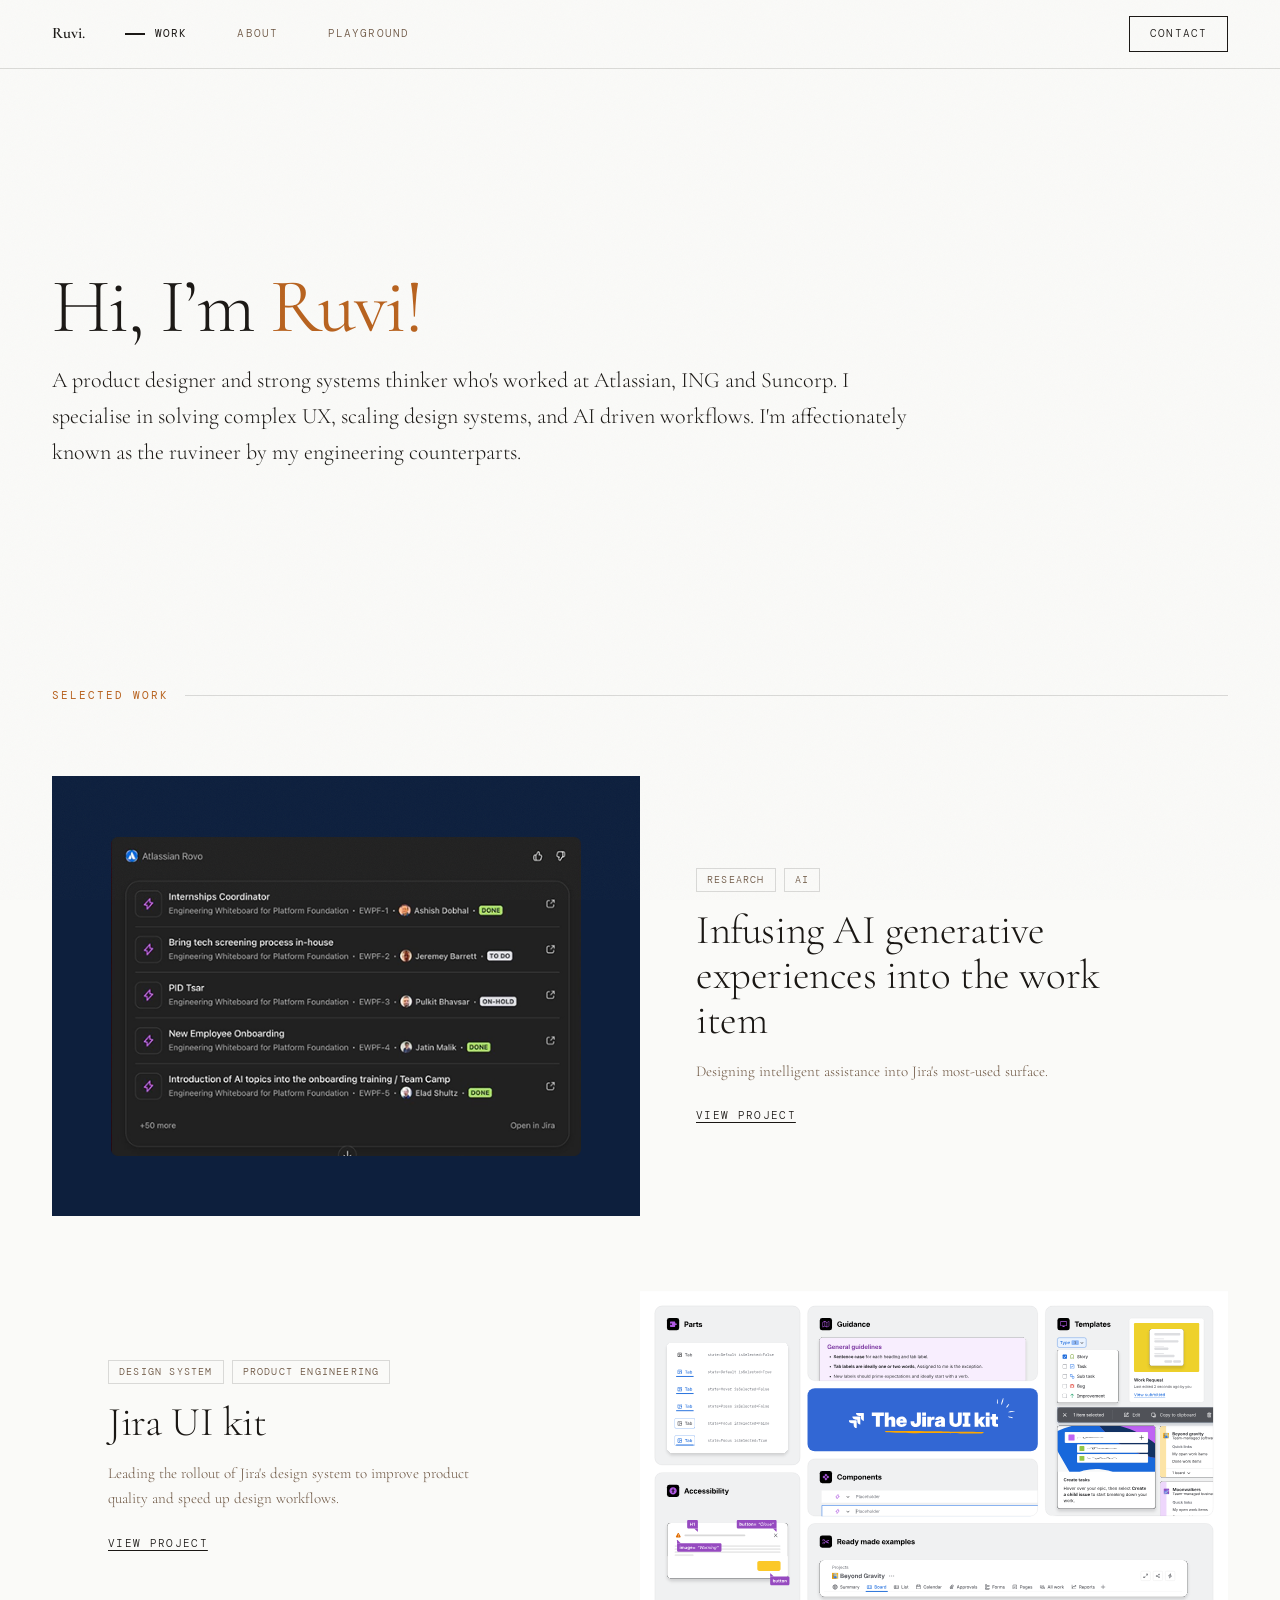
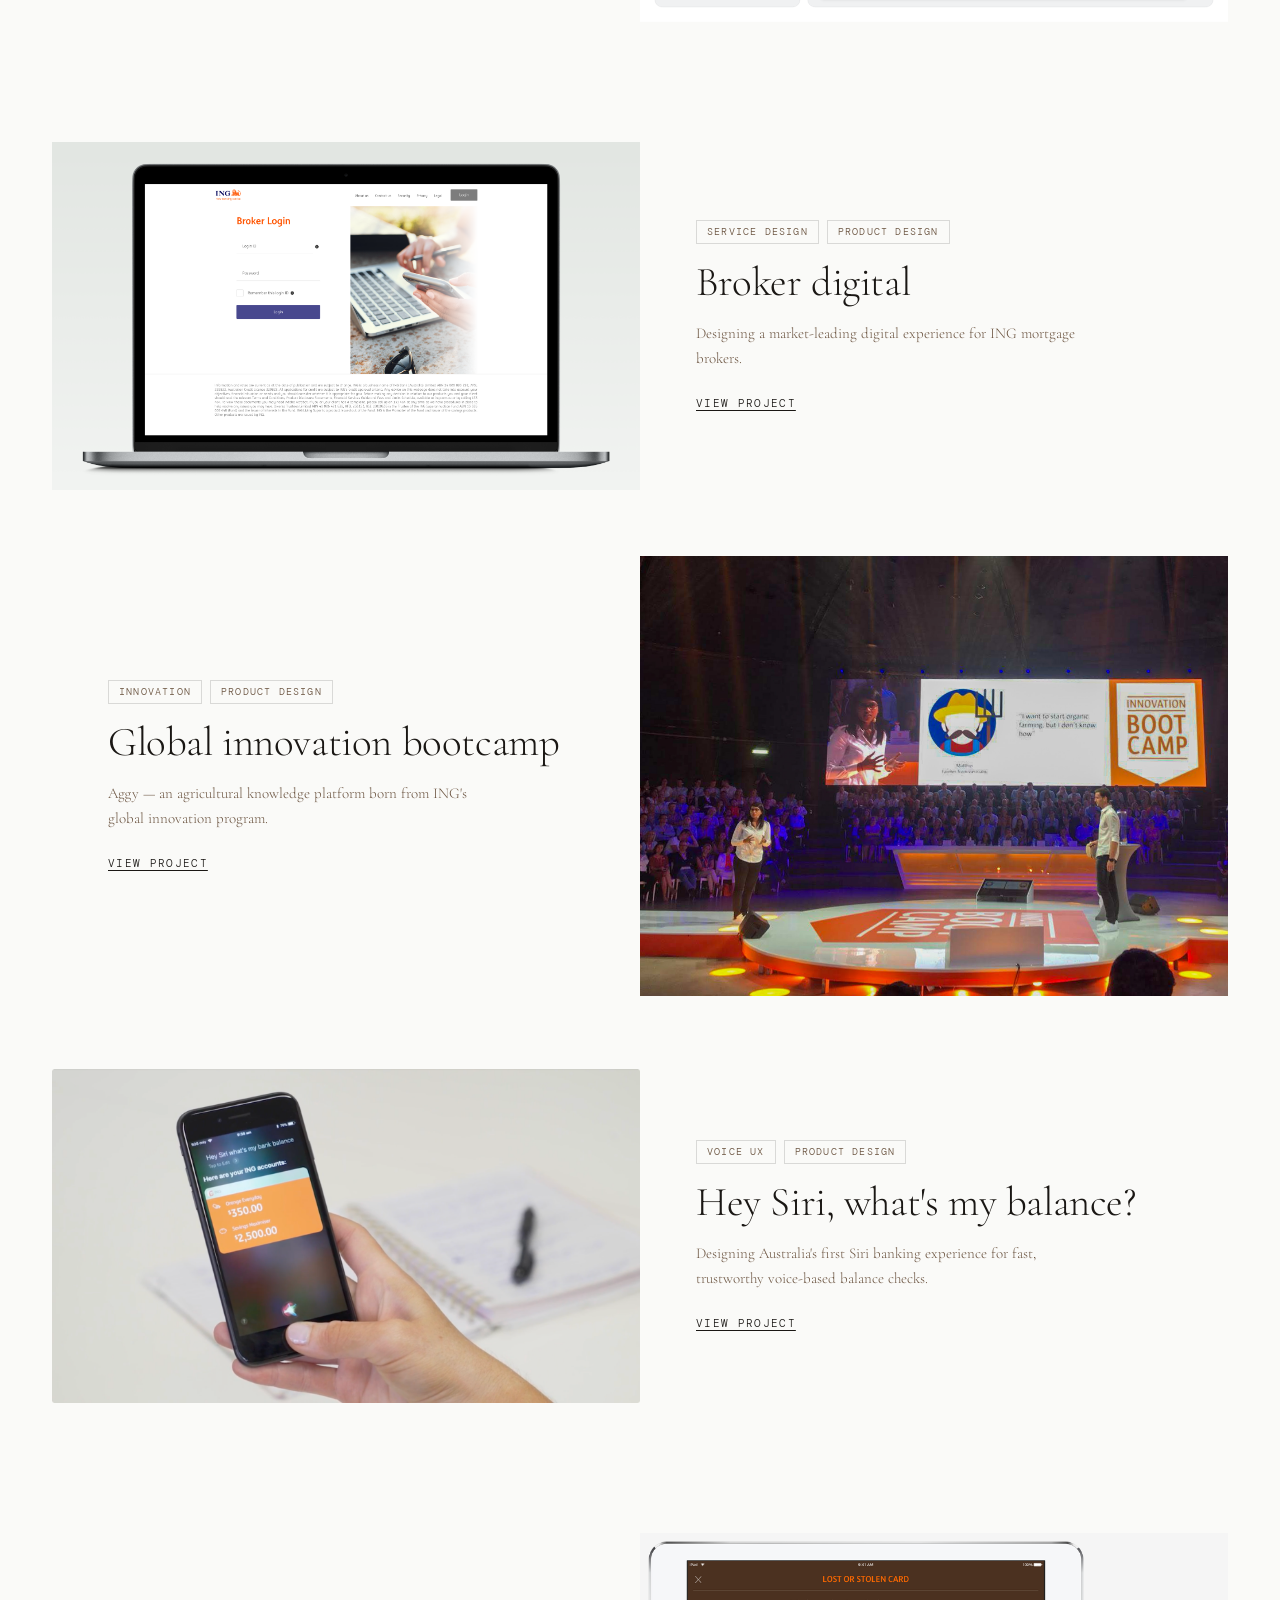
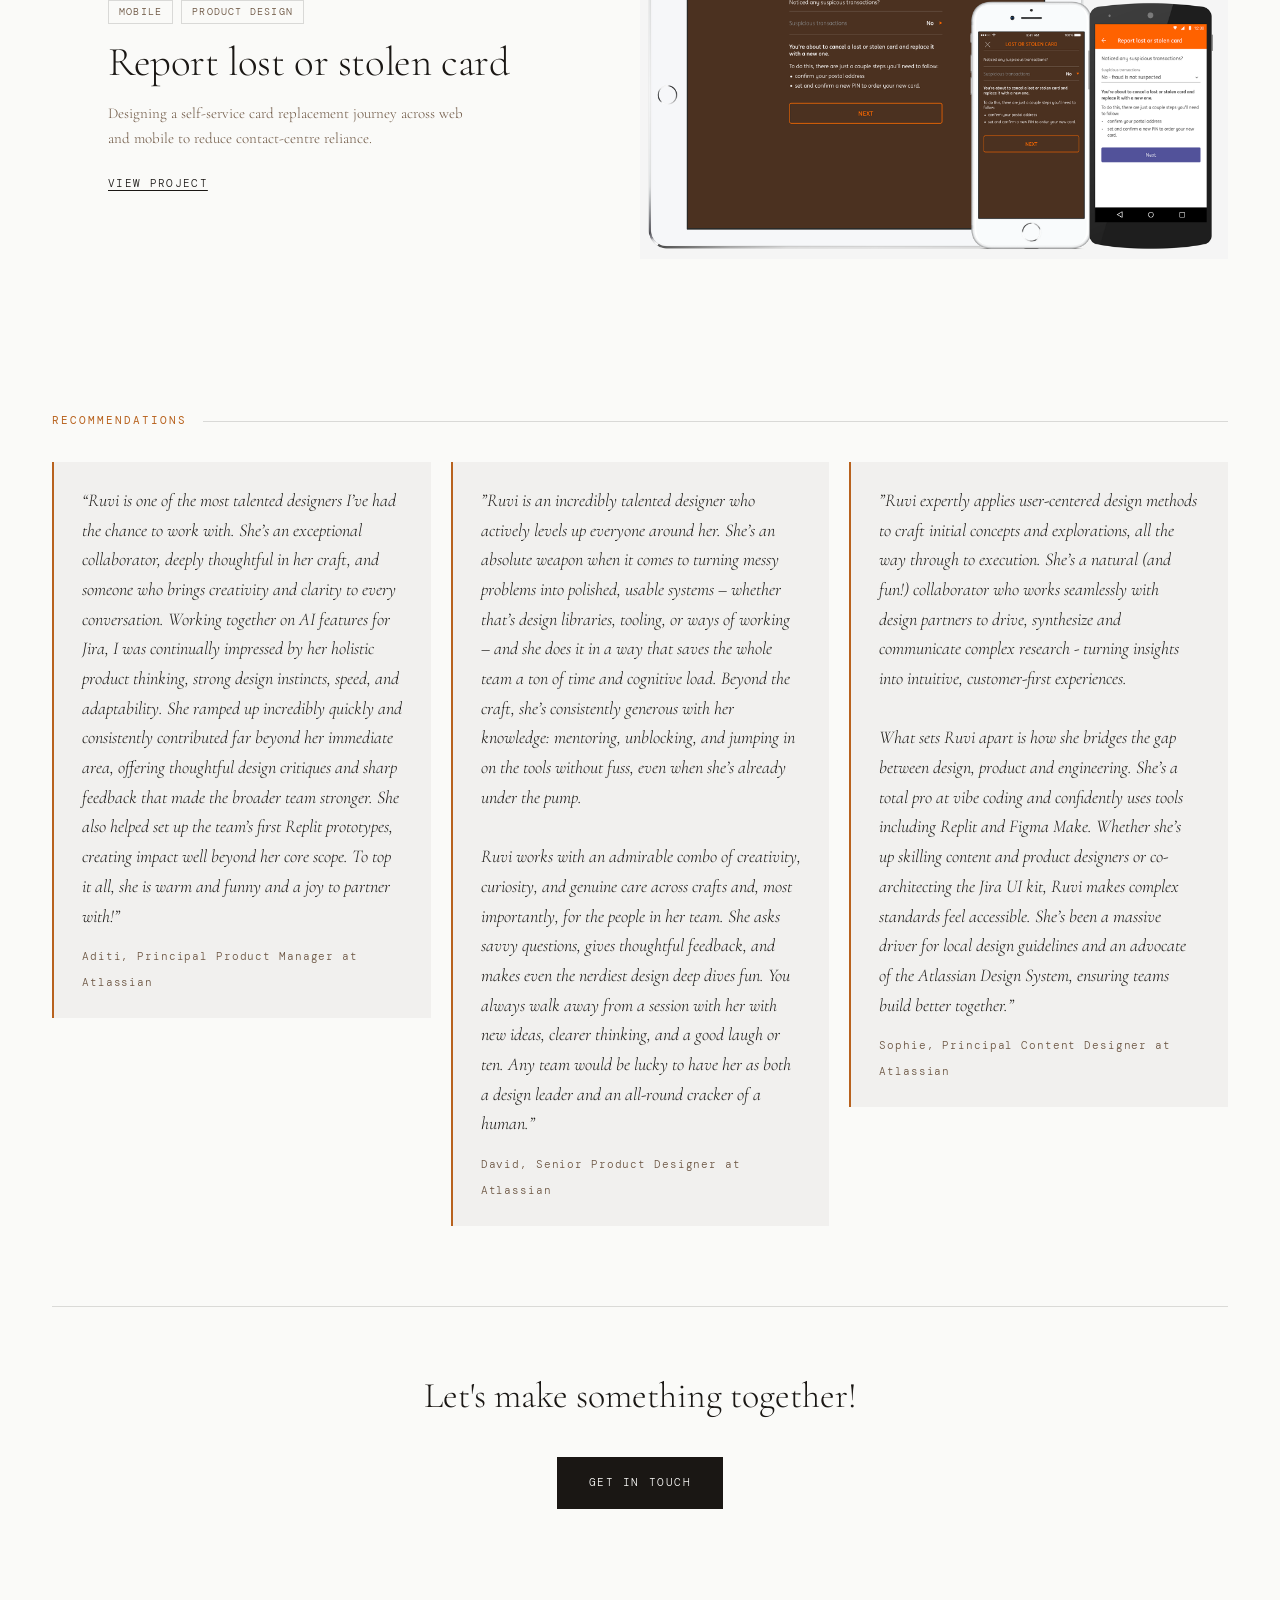
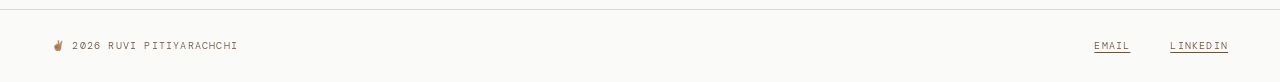
==== index.html @ 3f0cc837 "Editorial redesign: new layout, visual refresh, and image fixes Full visual overhaul of the portfoli" ====
<!DOCTYPE html>
<html lang="en">
<head>
  <meta charset="UTF-8" />
  <meta name="viewport" content="width=device-width, initial-scale=1.0"/>
  <title>Ruvi Pitiyarachchi — Product designer</title>
  <link rel="preconnect" href="https://fonts.googleapis.com">
  <link rel="preconnect" href="https://fonts.gstatic.com" crossorigin>
  <link href="https://fonts.googleapis.com/css2?family=Cormorant+Garamond:ital,wght@0,300;0,400;0,600;1,300;1,400&family=DM+Mono:wght@300;400&display=swap" rel="stylesheet">
  <link rel="icon" href="assets/RPlogo.svg" type="image/svg+xml">
  <link rel="stylesheet" href="styles.css">
</head>
<body class="page-home">

  <!-- SKIP LINK -->
  <a href="#main-content" class="skip-link">Skip to main content</a>

  <!-- Navigation loaded via fetch -->
  <div id="nav-mount"></div>
  <script>
    var navPath = window.location.pathname.includes('/projects/') ? '../nav.html' : './nav.html';
    fetch(navPath)
      .then(r => r.text())
      .then(function(html) {
        var mount = document.getElementById('nav-mount');
        mount.outerHTML = html;
        // Set active nav link
        var filename = window.location.pathname.split('/').pop() || 'index.html';
        document.querySelectorAll('.sidebar-nav a, .mobile-nav a').forEach(function(a) {
          var linkFile = a.getAttribute('href').split('/').pop() || 'index.html';
          if (linkFile === filename) a.setAttribute('aria-current', 'page');
        });

        setTimeout(function() {
          const menuBtn = document.getElementById('mobileMenuBtn');
          const mobileNav = document.getElementById('mobileNav');
          if (menuBtn && mobileNav) {
            const closeMobileMenu = () => {
              menuBtn.setAttribute('aria-expanded', 'false');
              mobileNav.setAttribute('hidden', '');
              mobileNav.classList.remove('open');
              document.body.classList.remove('no-scroll');
            };
            menuBtn.addEventListener('click', () => {
              const isOpen = menuBtn.getAttribute('aria-expanded') === 'true';
              menuBtn.setAttribute('aria-expanded', isOpen ? 'false' : 'true');
              if (!isOpen) {
                mobileNav.removeAttribute('hidden');
                mobileNav.classList.add('open');
                document.body.classList.add('no-scroll');
              } else {
                closeMobileMenu();
              }
            });
            mobileNav.querySelectorAll('a').forEach(link => {
              link.addEventListener('click', closeMobileMenu);
            });
            document.addEventListener('keydown', e => {
              if (e.key === 'Escape' && mobileNav.classList.contains('open')) {
                closeMobileMenu();
                menuBtn.focus();
              }
            });
          }
        }, 0);
      });
  </script>

  <!-- MAIN -->
  <main id="main-content">

    <!-- HERO -->
    <div class="hero" id="about">
      <!-- <p class="hero-label" aria-hidden="true">Portfolio · 2026</p> -->
      <div class="hero-top">
        <div class="hero-head">
          <h1 class="hero-name">Hi, I’m <em>Ruvi!</em></h1>
          <!-- <p class="hero-role">Product Designer</p> -->
        </div>
      </div>
      <p class="hero-bio">A product designer and strong systems thinker who's worked at Atlassian, ING and Suncorp. I specialise in solving complex UX, scaling design systems, and AI driven workflows. I'm affectionately known as the ruvineer by my engineering counterparts.</p>
    </div>

    <!-- WORK -->
    <section id="work" aria-labelledby="work-heading">
      <h2 class="section-heading" id="work-heading">Selected work</h2>
      <div class="work-list" role="list">

        <div class="work-row" role="listitem">
          <a class="work-row-image" href="projects/ai-work-item.html" aria-hidden="true" tabindex="-1" style="background-color: #0d1f3d; background-image: url('assets/projects/ai-work-item/ChatGPTUI2.png'); background-size: 80%;"></a>
          <div class="work-row-text">
            <div class="work-row-tags">
              <span class="work-row-tag">Research</span>
              <span class="work-row-tag">AI</span>
              <!-- <span class="work-row-tag">2026</span> -->
            </div>
            <h3 class="work-row-title">Infusing AI generative experiences into the work item</h3>
            <p class="work-row-brief">Designing intelligent assistance into Jira's most-used surface.</p>
            <a href="projects/ai-work-item.html" class="work-row-link">View Project</a>
          </div>
        </div>

        <div class="work-row" role="listitem">
          <a class="work-row-image" href="projects/jira-ui-kit.html" aria-hidden="true" tabindex="-1" style="background-image: url('assets/projects/jira-ui-kit/JiraUIKitHero.svg');"></a>
          <div class="work-row-text">
            <div class="work-row-tags">
              <span class="work-row-tag">Design System</span>
              <span class="work-row-tag">Product engineering</span>
              <!-- <span class="work-row-tag">2026</span> -->
            </div>
            <h3 class="work-row-title">Jira UI kit</h3>
            <p class="work-row-brief">Leading the rollout of Jira's design system to improve product quality and speed up design workflows.</p>
            <a href="projects/jira-ui-kit.html" class="work-row-link">View Project</a>
          </div>
        </div>

        <div class="work-row" role="listitem">
          <a class="work-row-image" href="projects/broker-digital.html" aria-hidden="true" tabindex="-1" style="background-image: url('assets/projects/broker-digital/hero.png');"></a>
          <div class="work-row-text">
            <div class="work-row-tags">
              <span class="work-row-tag">Service design</span>
              <span class="work-row-tag">Product design</span>
              <!-- <span class="work-row-tag">2018</span> -->
            </div>
            <h3 class="work-row-title">Broker digital</h3>
            <p class="work-row-brief">Designing a market-leading digital experience for ING mortgage brokers.</p>
            <a href="projects/broker-digital.html" class="work-row-link">View Project</a>
          </div>
        </div>

        <div class="work-row" role="listitem">
          <a class="work-row-image" href="projects/global-innovation-bootcamp.html" aria-hidden="true" tabindex="-1" style="background-image: url('assets/projects/global-innovation-bootcamp/pitch-2.jpg'); background-size: cover; background-position: center center;"></a>
          <div class="work-row-text">
            <div class="work-row-tags">
              <span class="work-row-tag">Innovation</span>
              <span class="work-row-tag">Product design</span>
              <!-- <span class="work-row-tag">2018</span> -->
            </div>
            <h3 class="work-row-title">Global innovation bootcamp</h3>
            <p class="work-row-brief">Aggy — an agricultural knowledge platform born from ING's global innovation program.</p>
            <a href="projects/global-innovation-bootcamp.html" class="work-row-link">View Project</a>
          </div>
        </div>

        <div class="work-row" role="listitem">
          <a class="work-row-image" href="projects/siri-balance.html" aria-hidden="true" tabindex="-1" style="background-image: url('assets/projects/siri-balance/siri-hero.png');"></a>
          <div class="work-row-text">
            <div class="work-row-tags">
              <span class="work-row-tag">Voice UX</span>
              <span class="work-row-tag">Product design</span>
              <!-- <span class="work-row-tag">2017</span> -->
            </div>
            <h3 class="work-row-title">Hey Siri, what's my balance?</h3>
            <p class="work-row-brief">Designing Australia's first Siri banking experience for fast, trustworthy voice-based balance checks.</p>
            <a href="projects/siri-balance.html" class="work-row-link">View Project</a>
          </div>
        </div>

        <div class="work-row" role="listitem">
          <a class="work-row-image" href="projects/report-lost-or-stolen-card.html" aria-hidden="true" tabindex="-1" style="background-image: url('assets/projects/report-lost-or-stolen-card/lost-hero-2.png');"></a>
          <div class="work-row-text">
            <div class="work-row-tags">
              <span class="work-row-tag">Mobile</span>
              <span class="work-row-tag">Product design</span>
              <!-- <span class="work-row-tag">2018</span> -->
            </div>
            <h3 class="work-row-title">Report lost or stolen card</h3>
            <p class="work-row-brief">Designing a self-service card replacement journey across web and mobile to reduce contact-centre reliance.</p>
            <a href="projects/report-lost-or-stolen-card.html" class="work-row-link">View Project</a>
          </div>
        </div>

      </div>
    </section>

    <!-- RECOMMENDATIONS -->
    <section id="recommendations" aria-labelledby="recommendations-heading">
      <h2 class="section-heading" id="recommendations-heading">Recommendations</h2>
      <div class="quotes-grid">
        <blockquote class="recommendation-card">
          <p>“Ruvi is one of the most talented designers I’ve had the chance to work with. She’s an exceptional collaborator, deeply thoughtful in her craft, and someone who brings creativity and clarity to every conversation. Working together on AI features for Jira, I was continually impressed by her holistic product thinking, strong design instincts, speed, and adaptability. She ramped up incredibly quickly and consistently contributed far beyond her immediate area, offering thoughtful design critiques and sharp feedback that made the broader team stronger. She also helped set up the team’s first Replit prototypes, creating impact well beyond her core scope. To top it all, she is warm and funny and a joy to partner with!”</p>
          <cite>Aditi, Principal Product Manager at Atlassian</cite>
        </blockquote>

        <blockquote class=”recommendation-card”>
          <p>”Ruvi is an incredibly talented designer who actively levels up everyone around her. She’s an absolute weapon when it comes to turning messy problems into polished, usable systems – whether that’s design libraries, tooling, or ways of working – and she does it in a way that saves the whole team a ton of time and cognitive load. Beyond the craft, she’s consistently generous with her knowledge: mentoring, unblocking, and jumping in on the tools without fuss, even when she’s already under the pump.

          <br><br>Ruvi works with an admirable combo of creativity, curiosity, and genuine care across crafts and, most importantly, for the people in her team. She asks savvy questions, gives thoughtful feedback, and makes even the nerdiest design deep dives fun. You always walk away from a session with her with new ideas, clearer thinking, and a good laugh or ten. Any team would be lucky to have her as both a design leader and an all-round cracker of a human.”</p>
          <cite>David, Senior Product Designer at Atlassian</cite>
        </blockquote>

        <blockquote class=”recommendation-card”>
          <p>”Ruvi expertly applies user-centered design methods to craft initial concepts and explorations, all the way through to execution. She’s a natural (and fun!) collaborator who works seamlessly with design partners to drive, synthesize and communicate complex research - turning insights into intuitive, customer-first experiences.
              <br><br>What sets Ruvi apart is how she bridges the gap between design, product and engineering. She’s a total pro at vibe coding and confidently uses tools including Replit and Figma Make. Whether she’s up skilling content and product designers or co-architecting the Jira UI kit, Ruvi makes complex standards feel accessible. She’s been a massive driver for local design guidelines and an advocate of the Atlassian Design System, ensuring teams build better together.”</p>
          <cite>Sophie, Principal Content Designer at Atlassian</cite>
        </blockquote>


      </div>
    </section>

    <!-- CTA -->
    <div class="cta-wrap" id="contact">
      <p class="cta-text">Let's make something together!</p>
      <a href="mailto:ruvi.pit@gmail.com" class="cta-btn">Get in touch</a>
    </div>

  </main>

  <div id="footer-mount"></div>
  <script>
    (function() {
      var path = window.location.pathname.includes('/projects/') ? '../footer.html' : './footer.html';
      fetch(path).then(function(r) { return r.text(); }).then(function(html) {
        var el = document.getElementById('footer-mount');
        if (el) el.outerHTML = html;
      });
    })();
  </script>
</body>
</html>
---- styles.css ----
/* ── RESET ── */
    *, *::before, *::after { box-sizing: border-box; margin: 0; padding: 0; }
    img, video, svg { display: block; max-width: 100%; }

    /* ── TOKENS ── */
    :root {
      --cream: #FAFAF8;
      --ink: #1A1714;
      /* Accessible warm-mid: darkened to pass AA on --cream at 12px+ */
      --warm-mid: #6B5440;
      --accent: #B8621E;          /* darkened from #C4773B for AA contrast */
      --accent-hover: #9A5018;
      --light-rule: rgba(26,23,20,0.14);
      --focus-ring: 2px solid #B8621E;
      --focus-offset: 3px;
    }

    /* ── SKIP LINK ── */
    .skip-link {
      position: absolute;
      top: -999px; left: 16px;
      background: var(--ink);
      color: var(--cream);
      font-family: 'DM Mono', monospace;
      font-size: 12px;
      letter-spacing: 0.1em;
      text-transform: uppercase;
      text-decoration: none;
      padding: 12px 20px;
      z-index: 9000;
      border: 2px solid var(--cream);
    }
    .skip-link:focus { top: 16px; }

    .visually-hidden {
      position: absolute;
      width: 1px;
      height: 1px;
      padding: 0;
      margin: -1px;
      overflow: hidden;
      clip: rect(0, 0, 0, 0);
      white-space: nowrap;
      border: 0;
    }

    /* ── BASE ── */
    html { scroll-behavior: smooth; }
    section, .hero { scroll-margin-top: 56px; }

    body {
      background: var(--cream);
      color: var(--ink);
      font-family: 'Cormorant Garamond', Georgia, serif;
      font-size: 16px;
      line-height: 1.6;
      min-height: 100vh;
      display: flex;
      flex-direction: column;
      -webkit-font-smoothing: antialiased;
    }

    body.no-scroll { overflow: hidden; }

    /* Reduced-motion: disable all animations */
    @media (prefers-reduced-motion: reduce) {
      *, *::before, *::after {
        animation-duration: 0.01ms !important;
        animation-iteration-count: 1 !important;
        transition-duration: 0.01ms !important;
        scroll-behavior: auto !important;
      }
    }

    /* Noise texture — decorative only */
    body::before {
      content: '';
      position: fixed;
      inset: 0;
      opacity: 0.03;
      background-image: url("data:image/svg+xml,%3Csvg viewBox='0 0 256 256' xmlns='http://www.w3.org/2000/svg'%3E%3Cfilter id='n'%3E%3CfeTurbulence type='fractalNoise' baseFrequency='0.9' numOctaves='4' stitchTiles='stitch'/%3E%3C/filter%3E%3Crect width='100%25' height='100%25' filter='url(%23n)'/%3E%3C/svg%3E");
      background-size: 200px 200px;
      pointer-events: none;
      z-index: 9999;
    }

    /* ── GLOBAL FOCUS STYLE ── */
    :focus-visible {
      outline: var(--focus-ring);
      outline-offset: var(--focus-offset);
      border-radius: 1px;
    }

    /* ── SIDEBAR (TOP NAV) ── */
    .sidebar {
      position: sticky;
      top: 0;
      width: 100%;
      display: flex;
      flex-direction: row;
      justify-content: space-between;
      align-items: center;
      padding: 16px 52px;
      border-bottom: 1px solid var(--light-rule);
      z-index: 200;
      background: var(--cream);
      opacity: 0;
      animation: fadeUp 0.8s 0.1s forwards;
    }

    .sidebar > div:first-child {
      display: flex;
      align-items: center;
      gap: 40px;
    }

    .sidebar-name {
      font-size: 16px;
      font-family: 'Cormorant Garamond', Georgia, serif;
      font-weight: 600;
      letter-spacing: 0em;
      color: var(--ink);
      text-decoration: none;
    }

    .sidebar-name:hover,
    .sidebar-name:focus-visible { color: var(--accent); }

    .sidebar-title {
      display: none;
    }

    .sidebar-nav { list-style: none; display: flex; flex-direction: row; gap: 40px; }

    .sidebar-nav a {
      font-family: 'DM Mono', monospace;
      font-size: 11px;
      font-weight: 300;
      letter-spacing: 0.1em;
      text-transform: uppercase;
      color: var(--warm-mid);
      text-decoration: none;
      transition: color 0.2s;
      display: flex;
      align-items: center;
      gap: 10px;
      padding: 8px 0;
    }

    .sidebar-nav a::before {
      content: '';
      display: inline-block;
      width: 0;
      height: 2px;
      background: currentColor;
      transition: width 0.25s;
      flex-shrink: 0;
    }

    .sidebar-nav a:hover,
    .sidebar-nav a:focus-visible { color: var(--accent); }
    .sidebar-nav a:hover::before { width: 20px; }

    .sidebar-nav a[aria-current],
    .sidebar-nav a[aria-current="true"],
    .sidebar-nav a[aria-current="page"] {
      color: var(--ink);
      font-weight: 400;
    }

    .sidebar-nav a[aria-current]::before,
    .sidebar-nav a[aria-current="true"]::before,
    .sidebar-nav a[aria-current="page"]::before { width: 20px; }

    .sidebar-contact { display: flex; align-items: center; }

    .contact-btn {
      font-family: 'DM Mono', monospace;
      font-size: 11px;
      font-weight: 300;
      letter-spacing: 0.1em;
      text-transform: uppercase;
      color: var(--ink);
      text-decoration: none;
      border: 1px solid var(--ink);
      padding: 8px 20px;
      min-height: 36px;
      display: inline-flex;
      align-items: center;
      transition: background 0.2s, color 0.2s;
    }

    .contact-btn:hover,
    .contact-btn:focus-visible {
      background: var(--ink);
      color: var(--cream);
    }

    .contact-link {
      font-family: 'DM Mono', monospace;
      font-size: 11px;
      font-weight: 300;
      letter-spacing: 0.06em;
      color: var(--warm-mid);
      text-decoration: none;
      transition: color 0.2s;
      display: flex;
      align-items: center;
      gap: 8px;
      padding: 4px 0;
      min-height: 36px;
    }

    .contact-link:hover,
    .contact-link:focus-visible { color: var(--accent); }

    /* ── MOBILE HEADER ── */
    .mobile-header {
      display: none;
      position: sticky;
      top: 0;
      z-index: 200;
      background: var(--cream);
      border-bottom: 1px solid var(--light-rule);
      padding: 16px 24px;
      min-height: 76px;
      align-items: center;
      justify-content: space-between;
    }

    .mobile-name {
      display: block;
      font-family: 'Cormorant Garamond', Georgia, serif;
      font-size: 18px;
      font-weight: 600;
      line-height: 1;
      letter-spacing: 0;
      color: var(--ink);
      text-decoration: none;
    }

    .mobile-menu-btn {
      background: none;
      border: 1px solid var(--light-rule);
      cursor: pointer;
      padding: 0;
      width: 44px;
      height: 44px;
      display: flex;
      flex-direction: column;
      gap: 5px;
      min-width: 44px;
      min-height: 44px;
      align-items: center;
      justify-content: center;
      transition: border-color 0.2s;
    }

    .mobile-menu-btn:hover,
    .mobile-menu-btn:focus-visible { border-color: var(--ink); }

    .mobile-menu-btn span {
      display: block;
      width: 20px;
      height: 1px;
      background: var(--ink);
      transition: transform 0.2s, opacity 0.2s;
    }

    .mobile-menu-btn[aria-expanded="true"] span:nth-child(1) { transform: translateY(6px) rotate(45deg); }
    .mobile-menu-btn[aria-expanded="true"] span:nth-child(2) { opacity: 0; }
    .mobile-menu-btn[aria-expanded="true"] span:nth-child(3) { transform: translateY(-6px) rotate(-45deg); }

    /* Mobile nav drawer */
    .mobile-nav {
      display: none;
      position: fixed;
      top: 76px; left: 0; right: 0; bottom: 0;
      background: var(--cream);
      z-index: 200;
      flex-direction: column;
      justify-content: flex-start;
      align-items: flex-start;
      padding: 36px 36px 48px;
      gap: 0;
    }

    .mobile-nav.open { display: flex; }

    .mobile-nav a {
      font-family: 'DM Mono', monospace;
      font-size: 13px;
      font-weight: 300;
      letter-spacing: 0.1em;
      text-transform: uppercase;
      color: var(--warm-mid);
      text-decoration: none;
      padding: 14px 0;
      width: 100%;
      border-bottom: 1px solid var(--light-rule);
      transition: color 0.2s;
      display: flex;
      align-items: center;
      justify-content: space-between;
      min-height: 52px;
    }

    .mobile-nav a:hover,
    .mobile-nav a:focus-visible { color: var(--ink); }

    .mobile-nav-contact {
      margin-top: 36px;
      display: flex;
      flex-direction: column;
      gap: 12px;
    }

    .mobile-nav-contact a {
      font-family: 'DM Mono', monospace;
      font-size: 11px;
      font-weight: 300;
      letter-spacing: 0.08em;
      color: var(--warm-mid);
      text-decoration: none;
      display: flex;
      align-items: center;
      gap: 8px;
      min-height: 44px;
      border: none;
      padding: 4px 0;
    }

    .mobile-nav-contact a:hover { color: var(--accent); }

    /* ── MAIN ── */
    main {
      padding: 0 52px 40px 52px;
      width: 100%;
      flex: 1;
    }

    body.page-projects main,
    body.page-about main {
      padding-top: 54px;
    }

    /* ── HERO ── */
    .hero {
      padding: 200px 0 200px;
      /* border-bottom: 1px solid var(--light-rule);
      margin-bottom: 80px; */
      opacity: 0;
      animation: fadeUp 0.8s 0.3s forwards;
    }

    .hero-label {
      font-family: 'DM Mono', monospace;
      font-size: 11px;
      font-weight: 300;
      letter-spacing: 0.18em;
      text-transform: uppercase;
      color: var(--accent);
      margin-bottom: 80px;
    }

    .hero-name {
      font-size: clamp(48px, 6vw, 80px);
      font-weight: 300;
      line-height: 1.0;
      letter-spacing: -0.02em;
      color: var(--ink);
      margin-bottom: 16px;
    }

    .hero-name em { font-style: normal; color: var(--accent); font-weight: 400; }

    .hero-role {
      font-family: 'DM Mono', monospace;
      font-size: 12px;
      font-weight: 300;
      letter-spacing: 0.14em;
      text-transform: uppercase;
      color: var(--warm-mid);
      margin-bottom: 40px;
    }

    .hero-top {
      display: flex;
      align-items: center;
      justify-content: flex-start;
      gap: 40px;
      max-width: 1100px;
    }

    .hero-head {
      flex: 1;
      min-width: 0;
      text-align: left;
    }

    .hero-photo {
      width: 220px;
      flex: 0 0 220px;
      aspect-ratio: 1 / 1;
      object-fit: cover;
      border: 1px solid var(--light-rule);
    }

    .hero-bio {
      font-size: 22px;
      font-weight: 300;
      line-height: 1.65;
      color: var(--ink);
      max-width: 860px;
      /* margin-top: 16px; */
    }

    /* ── SECTIONS ── */
    section {
      /* margin-bottom: 80px; */
      opacity: 0;
      animation: fadeUp 0.8s forwards;
    }

    section:nth-child(2) { animation-delay: 0.4s; }
    section:nth-child(3) { animation-delay: 0.5s; }
    section:nth-child(4) { animation-delay: 0.6s; }
    section:nth-child(5) { animation-delay: 0.7s; }
    section:nth-child(6) { animation-delay: 0.75s; }
    section:nth-child(7) { animation-delay: 0.8s; }
    section:nth-child(8) { animation-delay: 0.85s; }

    /* Section heading — visually styled as label, semantically h2 */
    .section-heading {
      font-family: 'DM Mono', monospace;
      font-size: 11px;
      font-weight: 400;
      letter-spacing: 0.18em;
      text-transform: uppercase;
      color: var(--accent);
      margin-top: 16px;
      margin-bottom: 32px;
      display: flex;
      align-items: center;
      gap: 16px;
    }

    .section-heading::after {
      display: none;
    }

    #work-heading.section-heading::after,
    #recommendations-heading.section-heading::after,
    #exp-heading.section-heading::after,
    #skills-heading.section-heading::after {
      content: '';
      flex: 1;
      height: 1px;
      background: var(--light-rule);
      display: block;
    }

    /* ── ABOUT ── */
    .about-intro {
      display: flex;
      align-items: stretch;
      gap: 32px;
      margin-bottom: 40px;
    }

    .about-copy {
      flex: 1.35;
      min-width: 0;
    }

    .about-copy > p {
      line-height: 1.7;
      color: var(--ink);
      margin-bottom: 24px;
    }

    .about-copy > p:last-of-type {
      margin-bottom: 0;
    }

    .about-fun-wrap {
      margin-top: 20px;
      width: 100%;
    }

    .about-photo {
      flex: 1;
      min-width: 260px;
      /* border-radius: 0; */
      overflow: hidden;
    }

    .about-photo figure {
      margin: 0;
      display: flex;
      flex-direction: column;
      width: 100%;
      /* height: 100%; */
      justify-content: flex-start;
    }

    .about-photo img {
      width: 100%;
      /* height: 100%; */
      object-fit: contain;
      flex: 1;
    }

    /* .about-photo figcaption {
      font-family: 'DM Mono', monospace;
      font-size: 12px;
      font-weight: 300;
      letter-spacing: 0.06em;
      color: var(--warm-mid);
      text-align: center;
      padding: 12px 16px;
      background: rgba(26,23,20,0.02);
    } */

    /* ── WORK GRID ── */
    .work-grid {
      display: grid;
      grid-template-columns: 1fr 1fr;
      gap: 3px;
    }

    .work-card {
      position: relative;
      aspect-ratio: 4/3;
      cursor: pointer;
      overflow: hidden;
      background: var(--ink);
      display: block;
      text-decoration: none;
      color: inherit;
      /* Ensure min touch target height on small screens */
    }

    .work-card:nth-child(1) .card-bg { background: linear-gradient(135deg, #2a1f14 0%, #5c3d1e 50%, #8b5e2d 100%); }
    .work-card:nth-child(2) .card-bg { background: linear-gradient(135deg, #0f1a1f 0%, #1c3d4a 50%, #2d6678 100%); }
    .work-card:nth-child(3) .card-bg { background: linear-gradient(135deg, #1a1420 0%, #3d2447 50%, #6b3d7a 100%); }
    .work-card:nth-child(4) .card-bg { background: linear-gradient(135deg, #141a10 0%, #2d4020 50%, #4a6b30 100%); }

    .card-bg {
      position: absolute;
      inset: 0;
      transition: transform 0.6s cubic-bezier(0.16,1,0.3,1);
    }

    .work-card:hover .card-bg,
    .work-card:focus-visible .card-bg { transform: scale(1.04); }

    .work-card:focus-visible {
      outline: 3px solid var(--accent);
      outline-offset: 0;
      z-index: 1;
    }

    .card-bg::after {
      content: '';
      position: absolute;
      inset: 0;
      background-image: radial-gradient(circle, rgba(255,255,255,0.04) 1px, transparent 1px);
      background-size: 24px 24px;
    }

    .card-content {
      position: absolute;
      inset: 0;
      display: flex;
      flex-direction: column;
      justify-content: flex-end;
      /* Reserve space for the bottom-right arrow so text never overlaps it. */
      padding: 24px 74px 24px 24px;
      background: linear-gradient(to top, rgba(0,0,0,0.88) 0%, rgba(0,0,0,0.45) 55%, rgba(0,0,0,0.08) 100%);
    }

    .card-index { display: none; }

    .card-tag {
      font-family: 'DM Mono', monospace;
      font-size: 9px;
      font-weight: 300;
      letter-spacing: 0.14em;
      text-transform: uppercase;
      color: #F0AA70; /* light accent — passes on dark bg */
      margin-bottom: 5px;
    }

    .card-title {
      font-size: clamp(18px, 2.2vw, 22px);
      font-weight: 300;
      letter-spacing: -0.01em;
      color: #fff;
      line-height: 1.2;
      margin-bottom: 4px;
    }

    .card-brief {
      font-size: 11px;
      font-family: 'DM Mono', monospace;
      font-weight: 300;
      color: rgba(255,255,255,0.82);
      letter-spacing: 0.04em;
    }

    .card-arrow {
      position: absolute;
      bottom: 20px;
      right: 18px;
      width: 32px;
      height: 32px;
      border: 1px solid rgba(255,255,255,0.3);
      display: flex;
      align-items: center;
      justify-content: center;
      color: rgba(255,255,255,0.7);
      font-size: 14px;
      transition: background 0.2s, border-color 0.2s, color 0.2s;
      pointer-events: none; /* card handles the click */
    }

    .card-arrow svg {
      width: 14px;
      height: 14px;
      display: block;
    }

    /* ── WIP card ── */
    .work-card--wip {
      cursor: default;
      pointer-events: none;
    }

    .work-card--wip .card-bg {
      filter: brightness(0.6) saturate(0.4);
    }

    .card-wip-banner {
      position: absolute;
      top: 16px;
      left: 18px;
      z-index: 2;
      font-family: 'DM Mono', monospace;
      font-size: 9px;
      font-weight: 300;
      letter-spacing: 0.16em;
      text-transform: uppercase;
      color: rgba(255,255,255,0.9);
      background: rgba(255,255,255,0.12);
      border: 1px solid rgba(255,255,255,0.25);
      padding: 4px 9px;
      backdrop-filter: blur(6px);
    }

    .work-card:hover .card-arrow,
    .work-card:focus-visible .card-arrow {
      background: var(--accent);
      border-color: var(--accent);
      color: #fff;
    }

    /* ── CASE STUDY OVERLAY ── */
    .cs-overlay {
      position: fixed;
      inset: 0;
      z-index: 500;
      display: flex;
      pointer-events: none;
      opacity: 0;
      transition: opacity 0.35s ease;
    }

    .cs-overlay.open {
      pointer-events: all;
      opacity: 1;
    }

    .cs-backdrop {
      position: absolute;
      inset: 0;
      background: rgba(26,23,20,0.55);
      backdrop-filter: blur(4px);
      -webkit-backdrop-filter: blur(4px);
    }

    .cs-panel {
      position: relative;
      margin-left: auto;
      width: min(800px, 100%);
      height: 100vh;
      background: var(--cream);
      overflow-y: auto;
      overflow-x: hidden;
      transform: translateX(60px);
      transition: transform 0.5s cubic-bezier(0.16,1,0.3,1);
      border-left: 1px solid var(--light-rule);
    }

    .cs-overlay.open .cs-panel { transform: translateX(0); }

    /* Sticky topbar inside panel */
    .cs-topbar {
      position: sticky;
      top: 0;
      width: 100%;
      display: flex;
      justify-content: space-between;
      align-items: center;
      padding: 16px 40px;
      background: var(--cream);
      border-bottom: 1px solid var(--light-rule);
      z-index: 10;
    }

    .cs-counter {
      font-family: 'DM Mono', monospace;
      font-size: 11px;
      font-weight: 300;
      letter-spacing: 0.14em;
      color: var(--warm-mid);
    }

    .cs-close-btn {
      font-family: 'DM Mono', monospace;
      font-size: 11px;
      font-weight: 300;
      letter-spacing: 0.12em;
      text-transform: uppercase;
      color: var(--warm-mid);
      background: none;
      border: 1px solid var(--light-rule);
      padding: 10px 18px;
      min-height: 44px;
      cursor: pointer;
      transition: border-color 0.2s, color 0.2s;
    }

    .cs-close-btn:hover,
    .cs-close-btn:focus-visible { border-color: var(--ink); color: var(--ink); }

    .cs-body { padding: 48px 52px 80px; }

    /* Case study inner */
    .cs-hero-vis {
      width: 100%;
      aspect-ratio: 16/7;
      margin-bottom: 40px;
      overflow: hidden;
      position: relative;
      border-radius: 0;
    }

    .cs-vis-bg { position: absolute; inset: 0; }

    .cs-vis-bg::after {
      content: '';
      position: absolute;
      inset: 0;
      background-image: radial-gradient(circle, rgba(255,255,255,0.05) 1px, transparent 1px);
      background-size: 20px 20px;
    }

    .cs-meta-row {
      display: flex;
      gap: 32px;
      margin-bottom: 32px;
      flex-wrap: wrap;
    }

    .cs-meta-item { display: flex; flex-direction: column; gap: 4px; }

    .cs-meta-key {
      font-family: 'DM Mono', monospace;
      font-size: 9px;
      font-weight: 400;
      letter-spacing: 0.16em;
      text-transform: uppercase;
      color: var(--warm-mid);
    }

    .cs-meta-val {
      font-family: 'DM Mono', monospace;
      font-size: 12px;
      font-weight: 300;
      letter-spacing: 0.06em;
      color: var(--ink);
    }

    .cs-tag {
      font-family: 'DM Mono', monospace;
      font-size: 10px;
      font-weight: 300;
      letter-spacing: 0.18em;
      text-transform: uppercase;
      color: var(--accent);
      margin-bottom: 10px;
    }

    .cs-title {
      font-size: clamp(32px, 4vw, 48px);
      font-weight: 300;
      letter-spacing: -0.02em;
      line-height: 1.05;
      margin-bottom: 14px;
    }

    .cs-title em { font-style: italic; color: var(--warm-mid); }

    .cs-tagline {
      font-size: 18px;
      font-weight: 300;
      color: var(--warm-mid);
      margin-bottom: 40px;
      max-width: 460px;
      line-height: 1.6;
    }

    .cs-rule { height: 1px; background: var(--light-rule); margin: 40px 0; }

    .cs-block { margin-bottom: 40px; }

    /* Use h3 for screen-reader structure; visually styled as label */
    .cs-block-heading {
      font-family: 'DM Mono', monospace;
      font-size: 10px;
      font-weight: 400;
      letter-spacing: 0.18em;
      text-transform: uppercase;
      color: var(--accent);
      margin-bottom: 16px;
    }

    .cs-block p {
      font-size: 17px;
      font-weight: 300;
      line-height: 1.72;
      color: var(--ink);
      margin-bottom: 10px;
    }

    .cs-steps { display: flex; flex-direction: column; }

    .cs-step {
      display: grid;
      grid-template-columns: 36px 1fr;
      gap: 18px;
      padding: 20px 0;
      border-bottom: 1px solid var(--light-rule);
    }

    .cs-step:first-child { border-top: 1px solid var(--light-rule); }

    .cs-step-num {
      font-family: 'DM Mono', monospace;
      font-size: 10px;
      font-weight: 300;
      color: var(--accent);
      letter-spacing: 0.08em;
      padding-top: 2px;
    }

    .cs-step-title {
      font-size: 16px;
      font-weight: 400;
      letter-spacing: -0.01em;
      margin-bottom: 5px;
      color: var(--ink);
    }

    .cs-step-desc {
      font-size: 15px;
      font-weight: 300;
      color: var(--warm-mid);
      line-height: 1.62;
    }

    .cs-outcomes {
      display: grid;
      grid-template-columns: 1fr 1fr;
      gap: 3px;
      margin-top: 4px;
    }

    .cs-outcome { background: rgba(26,23,20,0.04); padding: 24px 20px; }

    .cs-outcome-num {
      font-size: 38px;
      font-weight: 300;
      letter-spacing: -0.03em;
      line-height: 1;
      margin-bottom: 6px;
      color: var(--ink);
    }

    .cs-outcome-num span { font-size: 20px; color: var(--accent); }

    .cs-outcome-label {
      font-family: 'DM Mono', monospace;
      font-size: 9px;
      font-weight: 300;
      letter-spacing: 0.1em;
      text-transform: uppercase;
      color: var(--warm-mid);
    }

    .cs-lesson { background: var(--ink); color: var(--cream); padding: 30px 34px; }

    .cs-lesson-tag {
      font-family: 'DM Mono', monospace;
      font-size: 9px;
      font-weight: 300;
      letter-spacing: 0.18em;
      text-transform: uppercase;
      color: #F0AA70;
      margin-bottom: 12px;
    }

    .cs-lesson p {
      font-size: 18px;
      font-style: italic;
      font-weight: 300;
      line-height: 1.65;
      color: rgba(245,240,232,0.92);
    }

    .cs-nav-row {
      display: flex;
      justify-content: space-between;
      align-items: center;
      margin-top: 56px;
      padding-top: 24px;
      border-top: 1px solid var(--light-rule);
      gap: 12px;
    }

    .cs-nav-btn {
      font-family: 'DM Mono', monospace;
      font-size: 11px;
      font-weight: 300;
      letter-spacing: 0.12em;
      text-transform: uppercase;
      color: var(--warm-mid);
      background: none;
      border: 1px solid var(--light-rule);
      cursor: pointer;
      transition: color 0.2s, border-color 0.2s;
      display: flex;
      align-items: center;
      gap: 8px;
      padding: 10px 18px;
      min-height: 44px;
    }

    .cs-nav-btn:hover,
    .cs-nav-btn:focus-visible { color: var(--ink); border-color: var(--ink); }
    .cs-nav-btn:disabled { opacity: 0.3; cursor: default; pointer-events: none; }

    /* ── EXPERIENCE ── */
    .job { padding: 24px 0; }
    /* .job:first-of-type { border-top: 1px solid var(--light-rule); } */

    .job-header {
      display: flex;
      justify-content: space-between;
      align-items: flex-start;
      margin-bottom: 4px;
      flex-wrap: wrap;
      gap: 8px;
    }

    .job-title { font-size: 16px; font-weight: 400; letter-spacing: -0.01em; color: var(--ink); }

    .job-dates {
      font-family: 'DM Mono', monospace;
      font-size: 12px;
      font-weight: 300;
      letter-spacing: 0.06em;
      color: var(--warm-mid);
      white-space: nowrap;
      padding-top: 5px;
    }

    .job-company {
      font-size: 12px;
      font-family: 'DM Mono', monospace;
      font-weight: 300;
      letter-spacing: 0.06em;
      color: var(--accent);
      margin-bottom: 3px;
      text-decoration: none;
      display: inline-flex;
      align-items: center;
      gap: 5px;
      transition: color 0.2s;
    }

    .job-company:hover,
    .job-company:focus-visible { color: var(--accent-hover); text-decoration: underline; }

    .job-location {
      font-family: 'DM Mono', monospace;
      font-size: 10px;
      font-weight: 300;
      letter-spacing: 0.08em;
      color: var(--warm-mid);
      margin-bottom: 20px;
    }

    .job-bullets { list-style: none; display: flex; flex-direction: column; gap: 10px; }

    .job-bullets li {
      font-size: 16px;
      font-weight: 300;
      line-height: 1.6;
      color: var(--ink);
      padding-left: 20px;
      position: relative;
    }

    .job-bullets li::before {
      content: '';
      position: absolute;
      left: 2px;
      top: 0.9em;
      width: 4px;
      height: 4px;
      border-radius: 50%;
      background: var(--accent);
      transform: translateY(-50%);
    }

    .job-clients {
      margin-top: 14px;
      font-family: 'DM Mono', monospace;
      font-size: 11px;
      letter-spacing: 0.06em;
      color: var(--warm-mid);
      font-weight: 300;
      font-style: italic;
    }

    /* ── SKILLS ── */
    .skills-grid { display: grid; grid-template-columns: repeat(auto-fit, minmax(180px, 2fr)); gap: 32px; }

    .skill-group-label {
      font-family: 'DM Mono', monospace;
      font-size: 12px;
      font-weight: 400;
      letter-spacing: 0.12em;
      text-transform: uppercase;
      color: var(--ink);
      margin-bottom: 14px;
    }

    .skill-list { list-style: none; display: flex; flex-direction: column; gap: 7px; }

    .skill-list li {
      font-size: 14px;
      font-weight: 300;
      color: var(--ink);
      padding-left: 0;
      position: relative;
    }

    .skill-list li::before { content: none; }

    /* ── FUN CARD ── */
    .fun-card {
      position: relative;
      overflow: hidden;
      border: 1px solid rgba(26,23,20,0.1);
      border-left: 3px solid var(--accent);
      background: linear-gradient(180deg, rgba(240,170,112,0.16) 0%, rgba(26,23,20,0.01) 38%);
      padding: 24px 22px;
      display: flex;
      flex-direction: column;
      gap: 14px;
      justify-content: flex-start;
    }

    .fun-card::before {
      content: '';
      position: absolute;
      right: -26px;
      top: -34px;
      width: 120px;
      height: 120px;
      border-radius: 999px;
      background: radial-gradient(circle at 30% 30%, rgba(240,170,112,0.55), rgba(240,170,112,0.08) 70%);
      pointer-events: none;
    }

    .fun-card::after {
      content: '';
      position: absolute;
      inset: 0;
      background-image: radial-gradient(circle, rgba(184,98,30,0.2) 1px, transparent 1px);
      background-size: 12px 12px;
      opacity: 0.2;
      pointer-events: none;
      mask-image: linear-gradient(to bottom, rgba(0,0,0,0.32), transparent 55%);
    }

    .fun-card > * {
      position: relative;
      z-index: 1;
    }

    .fun-card-top {
      display: flex;
      align-items: flex-start;
      gap: 12px;
    }

    .fun-emoji {
      width: 36px;
      height: 36px;
      border-radius: 10px;
      border: 1px solid rgba(184,98,30,0.25);
      background: rgba(245,240,232,0.85);
      display: inline-flex;
      align-items: center;
      justify-content: center;
      font-size: 20px;
      line-height: 1;
      transform: rotate(-6deg);
      box-shadow: 0 2px 8px rgba(26,23,20,0.08);
      transition: transform 0.25s ease, opacity 0.25s ease;
      flex-shrink: 0;
    }

    .fun-card-label {
      font-size: 14px;
      font-weight: 300;
      line-height: 1.55;
      letter-spacing: 0;
      color: var(--warm-mid);
      margin: 0;
      max-width: 30ch;
    }

    .fun-card-activity {
      font-size: clamp(24px, 4vw, 32px);
      font-weight: 300;
      line-height: 1.05;
      letter-spacing: -0.02em;
      color: var(--ink);
      margin: 2px 0 2px;
      transition: opacity 0.25s ease, transform 0.25s ease;
    }

    .fun-card-note {
      font-size: 16px;
      line-height: 1.65;
      color: var(--warm-mid);
      margin: 0;
      transition: opacity 0.25s ease;
    }

    .fun-card-btn {
      margin-top: 10px;
      align-self: flex-start;
      border: 1px solid var(--light-rule);
      background: transparent;
      color: var(--ink);
      font-family: 'DM Mono', monospace;
      font-size: 11px;
      font-weight: 300;
      letter-spacing: 0.1em;
      text-transform: uppercase;
      padding: 11px 16px;
      min-height: 42px;
      cursor: pointer;
      transition: border-color 0.2s, color 0.2s, background 0.2s;
    }

    .fun-card-btn:hover,
    .fun-card-btn:focus-visible {
      border-color: var(--ink);
      color: var(--cream);
      background: var(--ink);
    }

    .fun-card.is-switching .fun-card-activity {
      opacity: 0;
      transform: translateY(6px);
    }

    .fun-card.is-switching .fun-emoji {
      opacity: 0;
      transform: translateY(-4px) rotate(10deg) scale(0.88);
    }

    .fun-card.is-switching .fun-card-note {
      opacity: 0;
    }

    @media (max-width: 600px) {
      .fun-card {
        padding: 18px;
      }

      .fun-card::before {
        width: 90px;
        height: 90px;
      }

      .fun-emoji {
        width: 32px;
        height: 32px;
        font-size: 18px;
      }

      .fun-card-label {
        font-size: 15px;
      }

      .fun-card-activity {
        font-size: clamp(30px, 9vw, 38px);
      }

      .fun-card-note {
        font-size: 15px;
      }

      .fun-card-btn {
        width: 100%;
        justify-content: center;
      }
    }

    @media (prefers-reduced-motion: reduce) {
      .fun-card-activity,
      .fun-card-note,
      .fun-card-btn {
        transition: none !important;
      }
    }

    /* ── EDUCATION ── */
    .edu-entry { margin-bottom: 26px; }
    .edu-degree { font-size: 16px; font-weight: 300; color: var(--ink); margin-bottom: 3px; }
    .edu-minor { font-family: 'DM Mono', monospace; font-size: 11px; font-weight: 300; letter-spacing: 0.06em; color: var(--warm-mid); margin-bottom: 0; }
    .edu-entry:last-of-type { margin-bottom: 0; }

    /* ── RECOMMENDATIONS ── */
    .quotes-grid {
      display: grid;
      grid-template-columns: repeat(3, 1fr);
      gap: 20px;
      align-items: start;
    }

    blockquote { background: rgba(26,23,20,0.04); border-left: 2px solid var(--accent); padding: 24px 28px; }

    blockquote p { font-size: 18px; font-style: italic; font-weight: 300; line-height: 1.65; color: var(--ink); margin-bottom: 12px; }

    blockquote cite {
      font-family: 'DM Mono', monospace;
      font-size: 11px;
      font-weight: 300;
      letter-spacing: 0.08em;
      color: var(--warm-mid);
      font-style: normal;
    }

    @media (max-width: 860px) {
      .quotes-grid { grid-template-columns: 1fr; }
    }

    /* ── CERTIFICATIONS ── */
    .cert { font-size: 16px; font-weight: 300; color: var(--ink); padding-left: 20px; position: relative; }
    .cert::before {
      content: '';
      position: absolute;
      left: 2px;
      top: 0.9em;
      width: 4px;
      height: 4px;
      border-radius: 50%;
      background: var(--accent);
      transform: translateY(-50%);
    }

    /* ── CTA ── */
    .cta-wrap { margin-top: 80px; padding: 60px 0; border-top: 1px solid var(--light-rule); text-align: center; }

    .cta-text { font-size: clamp(28px, 4vw, 36px); font-weight: 300; color: var(--ink); margin-bottom: 32px; }

    .cta-btn {
      display: inline-flex;
      align-items: center;
      gap: 10px;
      background: var(--ink);
      color: var(--cream);
      font-family: 'DM Mono', monospace;
      font-size: 11px;
      font-weight: 300;
      letter-spacing: 0.14em;
      text-transform: uppercase;
      text-decoration: none;
      padding: 16px 32px;
      min-height: 52px;
      transition: background 0.25s;
    }

    .cta-btn:hover,
    .cta-btn:focus-visible { background: var(--accent); }

    /* ── ANIMATIONS ── */
    @keyframes fadeUp {
      from { opacity: 0; transform: translateY(18px); }
      to   { opacity: 1; transform: translateY(0); }
    }

    @media (prefers-reduced-motion: reduce) {
      .card-bg,
      .card-arrow,
      .cta-btn,
      .cs-overlay,
      .cs-panel {
        transition: none !important;
      }

      .work-card:hover .card-bg,
      .work-card:focus-visible .card-bg {
        transform: none;
      }
    }

    /* ── RESPONSIVE ─────────────────────────────────────────── */

    /* Large — tighten padding */
    @media (max-width: 1100px) {
      main { padding: 0 48px 100px 48px; }
    }

    /* Medium — collapse sidebar to mobile header */
    @media (max-width: 860px) {
      .sidebar { display: none; }
      .mobile-header { display: flex; }
      main { margin-left: 0; padding: 0 32px 100px; }
      .hero { padding: 80px 0 100px; }
      .hero-top { flex-direction: column; gap: 20px; align-items: flex-start; }
      .hero-photo { width: min(100%, 280px); flex: 0 0 auto; }
      .about-intro { flex-direction: column; gap: 24px; margin-bottom: 60px; }
      .about-photo { min-width: 0; }
      .about-photo img { height: auto; }
      section, .hero { scroll-margin-top: 70px; }
    }

    /* Small — single column work grid, tighter spacing */
    @media (max-width: 600px) {
      main { padding: 0 20px 80px; }
      .hero { padding: 60px 0 80px; }
      .hero-bio { font-size: 17px; }
      .work-grid { grid-template-columns: 1fr; }
      .work-card { aspect-ratio: 3/2; }
      .card-content { padding: 20px 66px 20px 20px; }
      .cs-topbar { padding: 14px 20px; }
      .cs-body { padding: 32px 24px 60px; }
      .cs-outcomes { grid-template-columns: 1fr 1fr; }
      .cs-meta-row { gap: 20px; }
      .cs-lesson { padding: 24px 22px; }
      blockquote { padding: 20px 20px; }
      .job-header { flex-direction: column; gap: 2px; }
      .job-dates { padding-top: 0; }
      .skills-grid { grid-template-columns: 1fr 1fr; gap: 24px; }
      .cta-text { font-size: 26px; }
      .cta-btn { padding: 14px 24px; }
    }

    /* Very small */
    @media (max-width: 400px) {
      .cs-outcomes { grid-template-columns: 1fr; }
      .skills-grid { grid-template-columns: 1fr; }
    }

    /* High-contrast mode support */
    @media (forced-colors: active) {
      .card-bg, .cs-vis-bg { forced-color-adjust: none; }
      :focus-visible { outline: 3px solid ButtonText; }
    }

  /* ── Inline style replacements ── */
  /* Projects page: card content gradient */
  body.page-projects .card-content {
    background: linear-gradient(to top, rgba(10, 7, 5, 0.92) 0%, rgba(10, 7, 5, 0.76) 44%, rgba(10, 7, 5, 0.42) 68%, rgba(10, 7, 5, 0.12) 100%);
  }

  /* About page: skills grid spacing */
  .skills-grid {
    margin-bottom: 80px;
  }

  /* Utility: text center */
  .u-text-center {
    text-align: center;
  }

  /* ── WORK LIST (alternating row layout) ── */
  .work-list {
    display: flex;
    flex-direction: column;
    gap: 20px;
    padding: 40px 0 80px;
  }

  .work-row {
    display: grid;
    grid-template-columns: 1fr 1fr;
    min-height: 440px;
  }

  .work-row:nth-child(even) .work-row-image { order: 2; }
  .work-row:nth-child(even) .work-row-text  { order: 1; }

  .work-row-image {
    overflow: hidden;
    background-color: var(--cream);
    background-repeat: no-repeat;
    background-size: contain;
    background-position: center;
    padding:16px;
    display: block;
    cursor: pointer;
    transition: opacity 0.25s;
  }

  .work-row-image:hover { opacity: 0.88; }

  .work-row-text {
    padding: 56px;
    display: flex;
    flex-direction: column;
    justify-content: center;
    gap: 16px;
  }

  .work-row-tags {
    display: flex;
    gap: 8px;
    flex-wrap: wrap;
  }

  .work-row-tag {
    font-family: 'DM Mono', monospace;
    font-size: 10px;
    font-weight: 300;
    text-transform: uppercase;
    letter-spacing: 0.12em;
    color: var(--warm-mid);
    border: 1px solid var(--light-rule);
    padding: 3px 10px;
  }

  .work-row-title {
    font-family: 'Cormorant Garamond', Georgia, serif;
    font-size: clamp(28px, 3.2vw, 44px);
    font-weight: 300;
    line-height: 1.1;
    letter-spacing: -0.01em;
    color: var(--ink);
  }

  .work-row-brief {
    font-size: 15px;
    font-weight: 300;
    line-height: 1.65;
    color: var(--warm-mid);
    max-width: 380px;
  }

  .work-row-link {
    font-family: 'DM Mono', monospace;
    font-size: 11px;
    font-weight: 300;
    text-transform: uppercase;
    letter-spacing: 0.12em;
    color: var(--ink);
    text-decoration: underline;
    text-underline-offset: 3px;
    margin-top: 8px;
    align-self: flex-start;
    transition: color 0.2s;
  }

  .work-row-link:hover,
  .work-row-link:focus-visible { color: var(--accent); }

  @media (max-width: 860px) {
    .work-list { gap: 56px; padding: 24px 0 56px; }
    .work-row {
      grid-template-columns: 1fr;
      min-height: auto;
    }
    .work-row:nth-child(even) .work-row-image,
    .work-row:nth-child(even) .work-row-text { order: unset; }
    .work-row-image { min-height: 280px; }
    .work-row-text { padding: 40px 32px; }
  }

  @media (max-width: 600px) {
    .work-list { gap: 40px; }
    .work-row-image { min-height: 220px; }
    .work-row-text  { padding: 32px 20px; }
    .work-row-brief { max-width: none; }
  }

  /* ── PLAYGROUND PAGE ── */
  .playground-hero {
    min-height: 60vh;
    display: flex;
    flex-direction: column;
    justify-content: center;
    gap: 20px;
    padding: 80px 0;
    max-width: 680px;
  }

  .playground-label {
    font-family: 'DM Mono', monospace;
    font-size: 11px;
    font-weight: 300;
    text-transform: uppercase;
    letter-spacing: 0.18em;
    color: var(--accent);
  }

  .playground-heading {
    font-family: 'Cormorant Garamond', Georgia, serif;
    font-size: clamp(56px, 8vw, 96px);
    font-weight: 300;
    line-height: 1;
    letter-spacing: -0.02em;
    color: var(--ink);
  }

  .playground-sub {
    font-size: 18px;
    font-weight: 300;
    line-height: 1.65;
    color: var(--warm-mid);
  }

  /* ── SITE FOOTER ── */
  .site-footer {
    display: flex;
    justify-content: space-between;
    align-items: center;
    padding: 28px 52px;
    border-top: 1px solid var(--light-rule);
    /* margin-top: 80px; */
  }

  .site-footer-copy,
  .site-footer-links a {
    font-family: 'DM Mono', monospace;
    font-size: 10px;
    font-weight: 300;
    text-transform: uppercase;
    letter-spacing: 0.12em;
    color: var(--warm-mid);
  }

  .site-footer-copy { margin: 0; }

  .site-footer-links {
    display: flex;
    gap: 40px;
  }

  .site-footer-links a {
    text-decoration: underline;
    text-underline-offset: 3px;
    transition: color 0.2s;
  }

  .site-footer-links a:hover,
  .site-footer-links a:focus-visible { color: var(--ink); }

  @media (max-width: 600px) {
    .site-footer {
      flex-direction: column;
      align-items: flex-start;
      gap: 16px;
      padding: 24px 20px;
      margin-top: 48px;
    }
  }
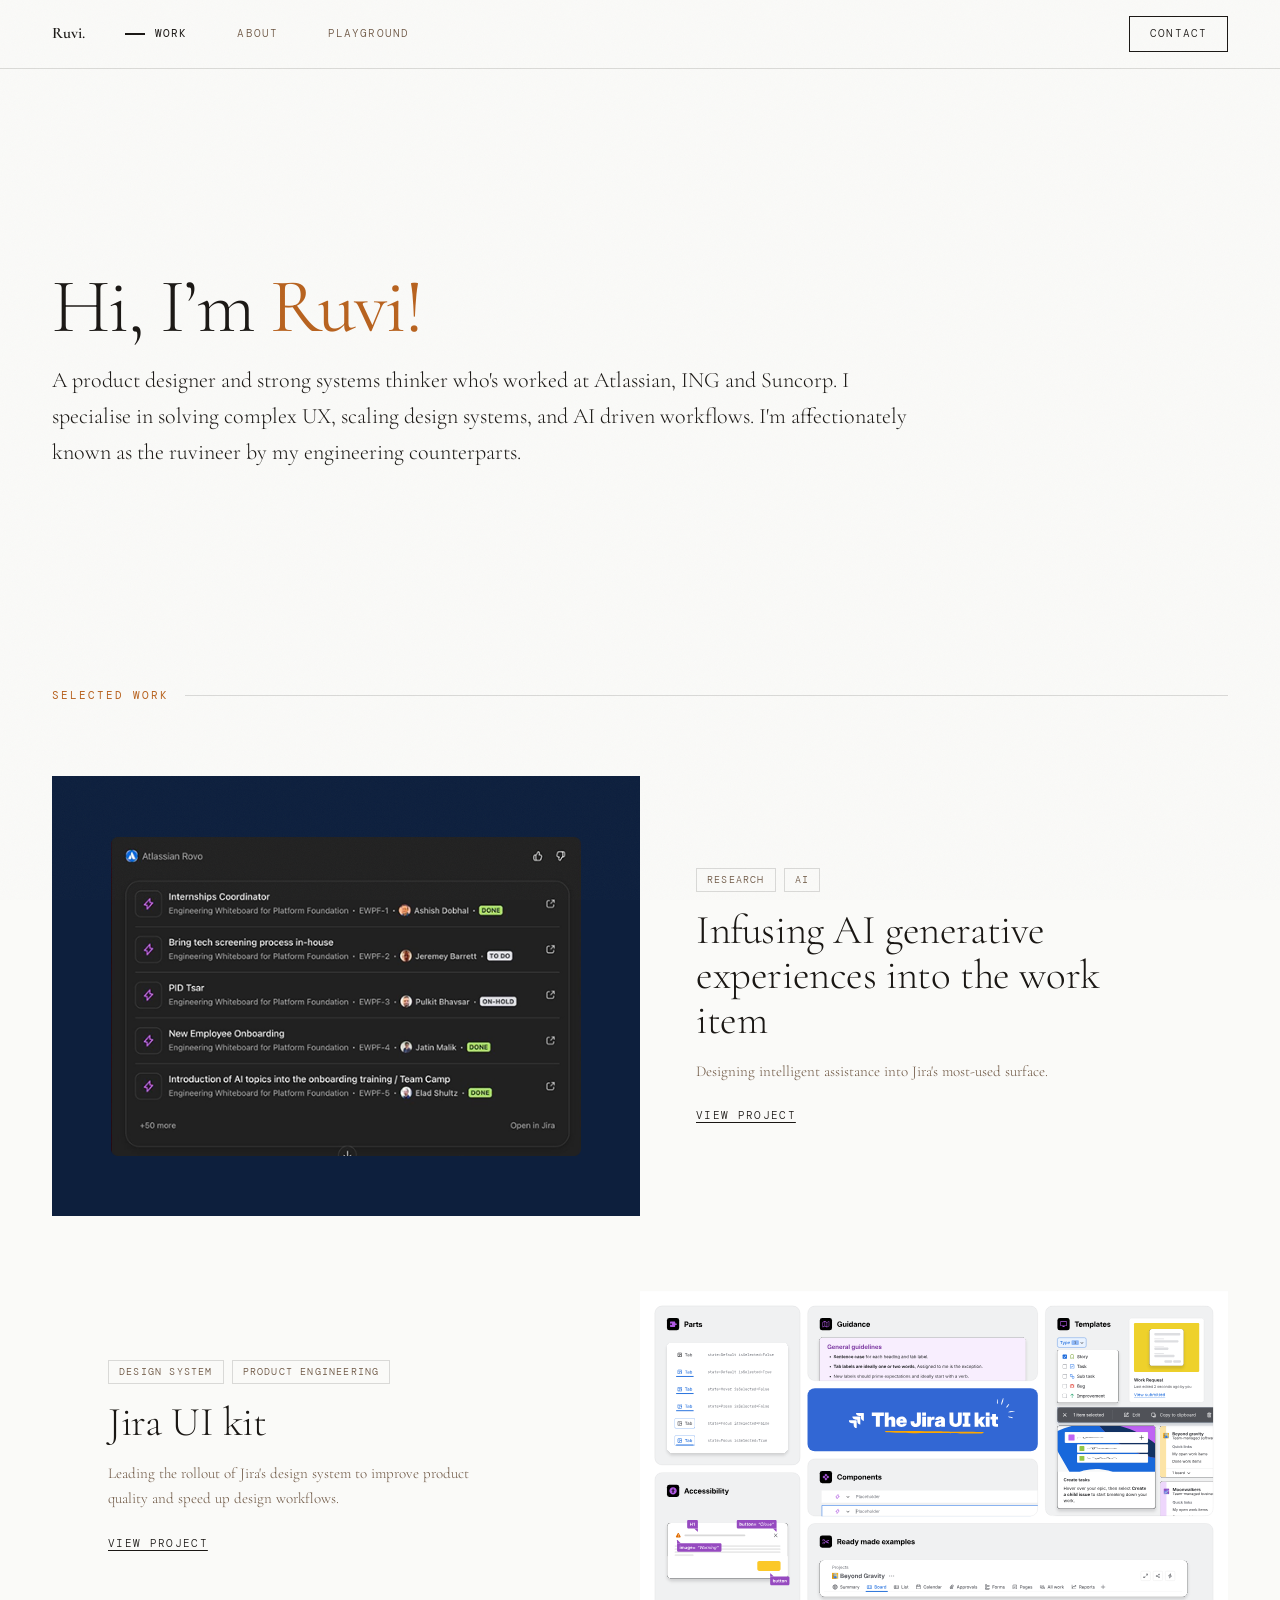
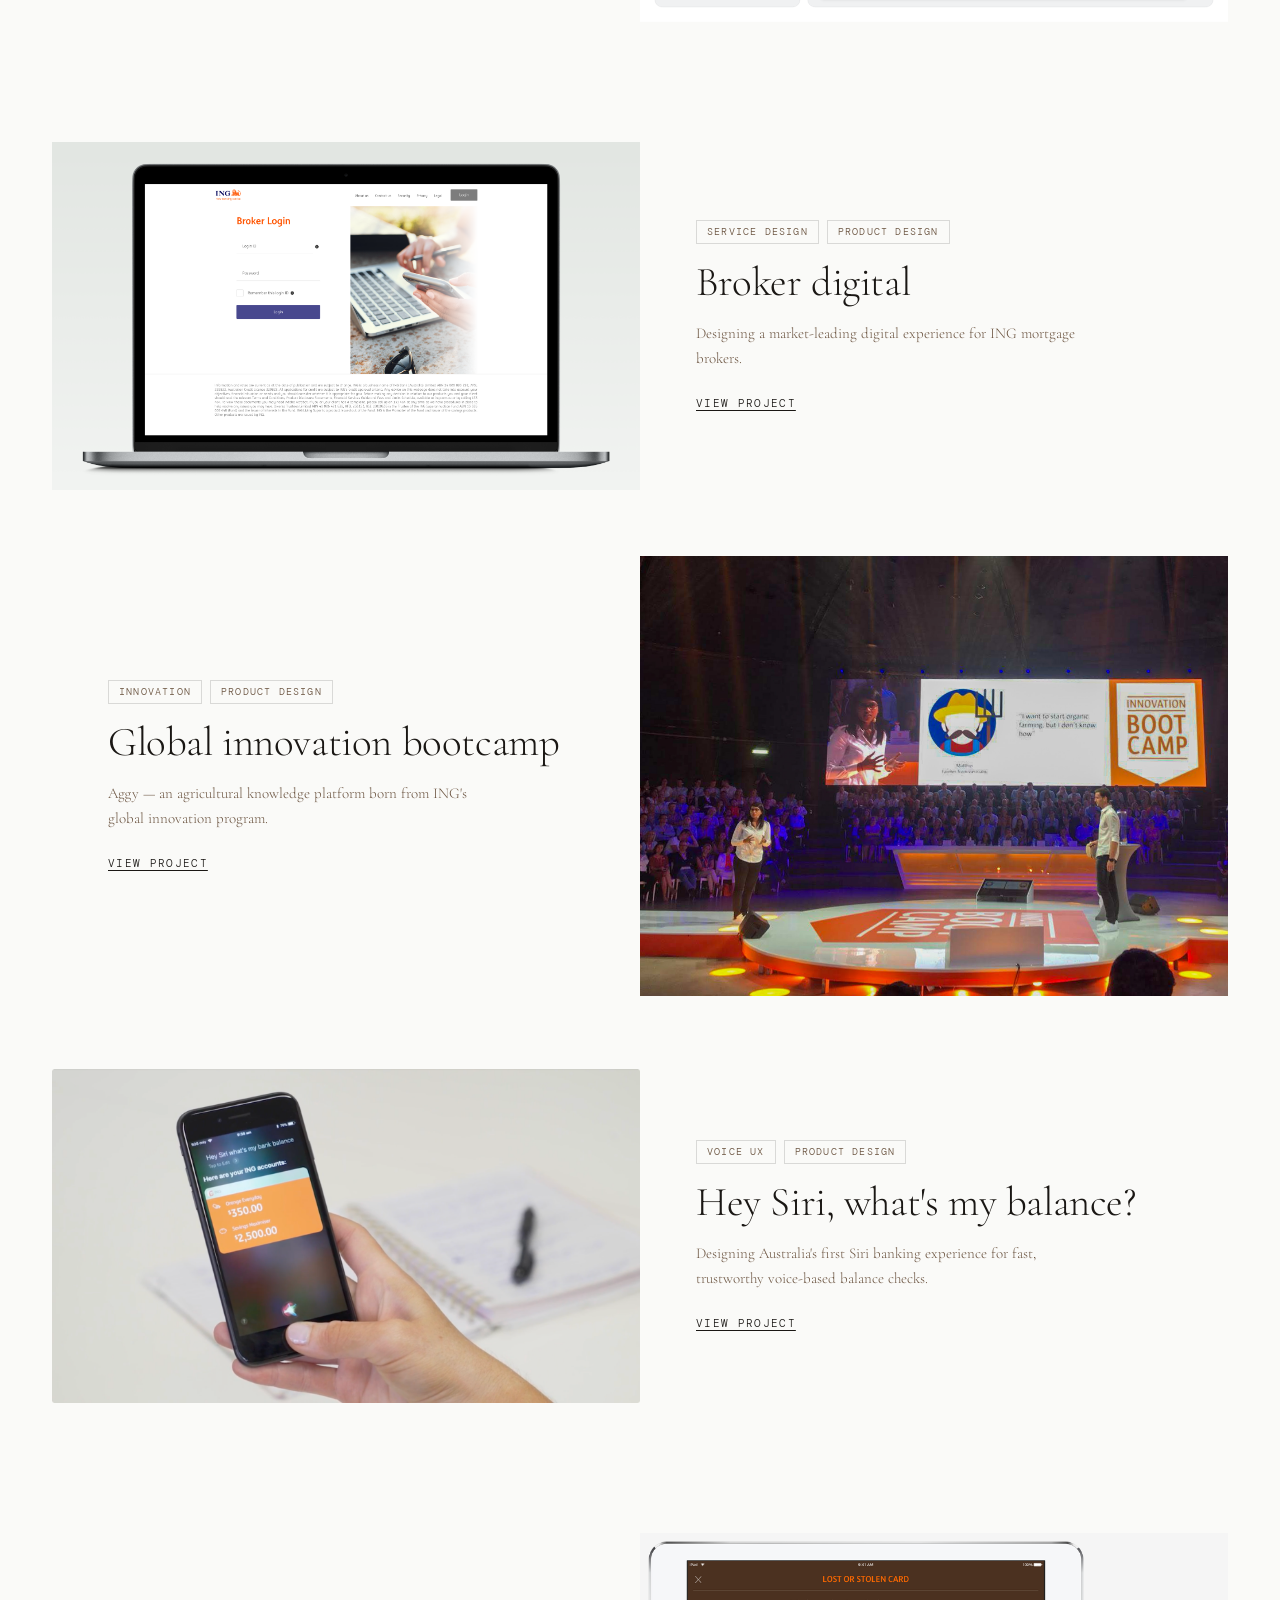
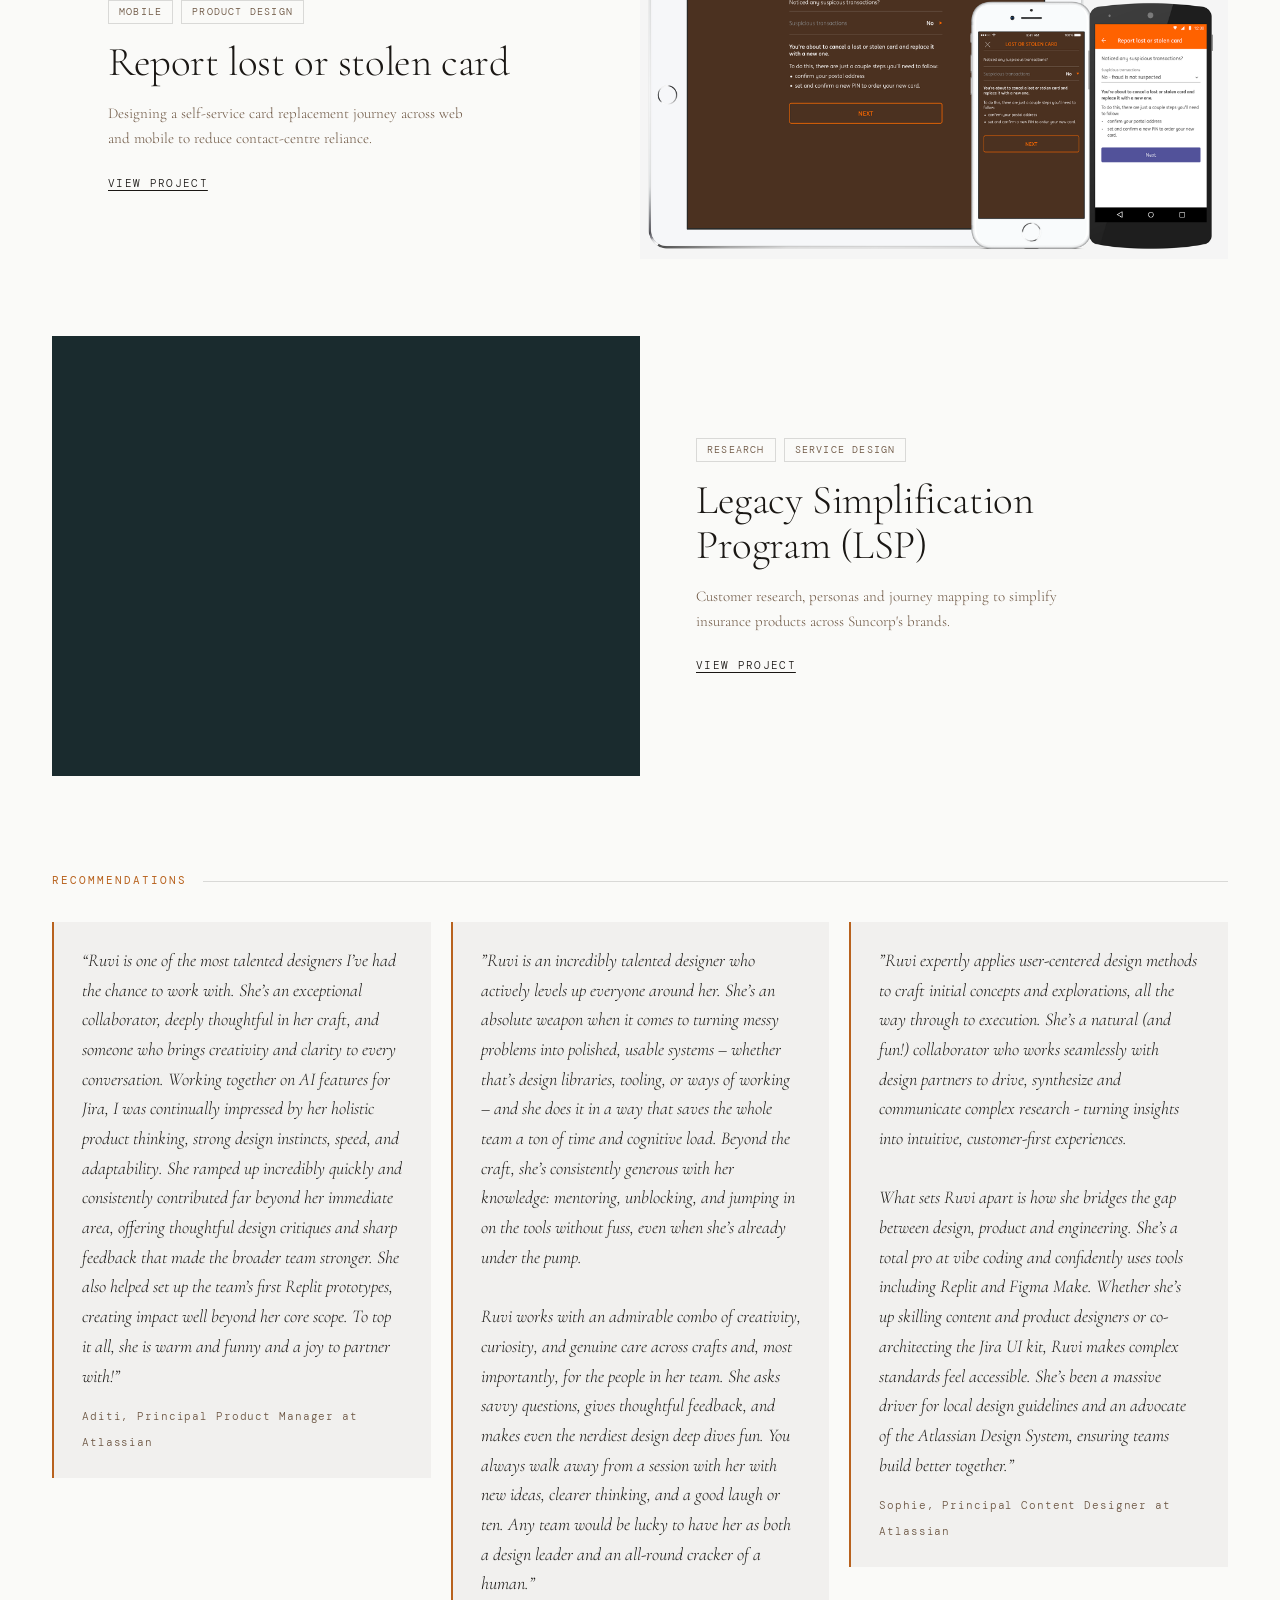
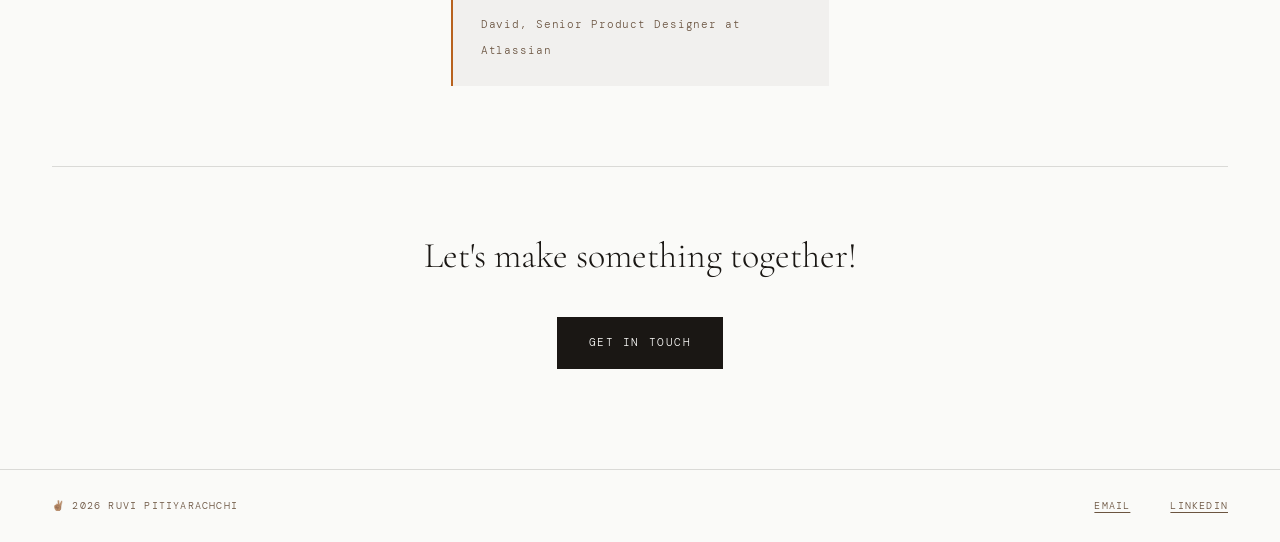
==== commit eeea8a7e: "Add Legacy Simplification Program case study Adds lsp.html with first three sections (What is LSP, M" ====
--- a/index.html
+++ b/index.html
@@ -170,6 +170,20 @@
           </div>
         </div>
 
+        <div class="work-row" role="listitem">
+          <a class="work-row-image" href="projects/lsp.html" aria-hidden="true" tabindex="-1" style="background-color: #1a2b2e;"></a>
+          <div class="work-row-text">
+            <div class="work-row-tags">
+              <span class="work-row-tag">Research</span>
+              <span class="work-row-tag">Service design</span>
+              <!-- <span class="work-row-tag">Insurance</span> -->
+            </div>
+            <h3 class="work-row-title">Legacy Simplification Program (LSP)</h3>
+            <p class="work-row-brief">Customer research, personas and journey mapping to simplify insurance products across Suncorp's brands.</p>
+            <a href="projects/lsp.html" class="work-row-link">View Project</a>
+          </div>
+        </div>
+
       </div>
     </section>
 
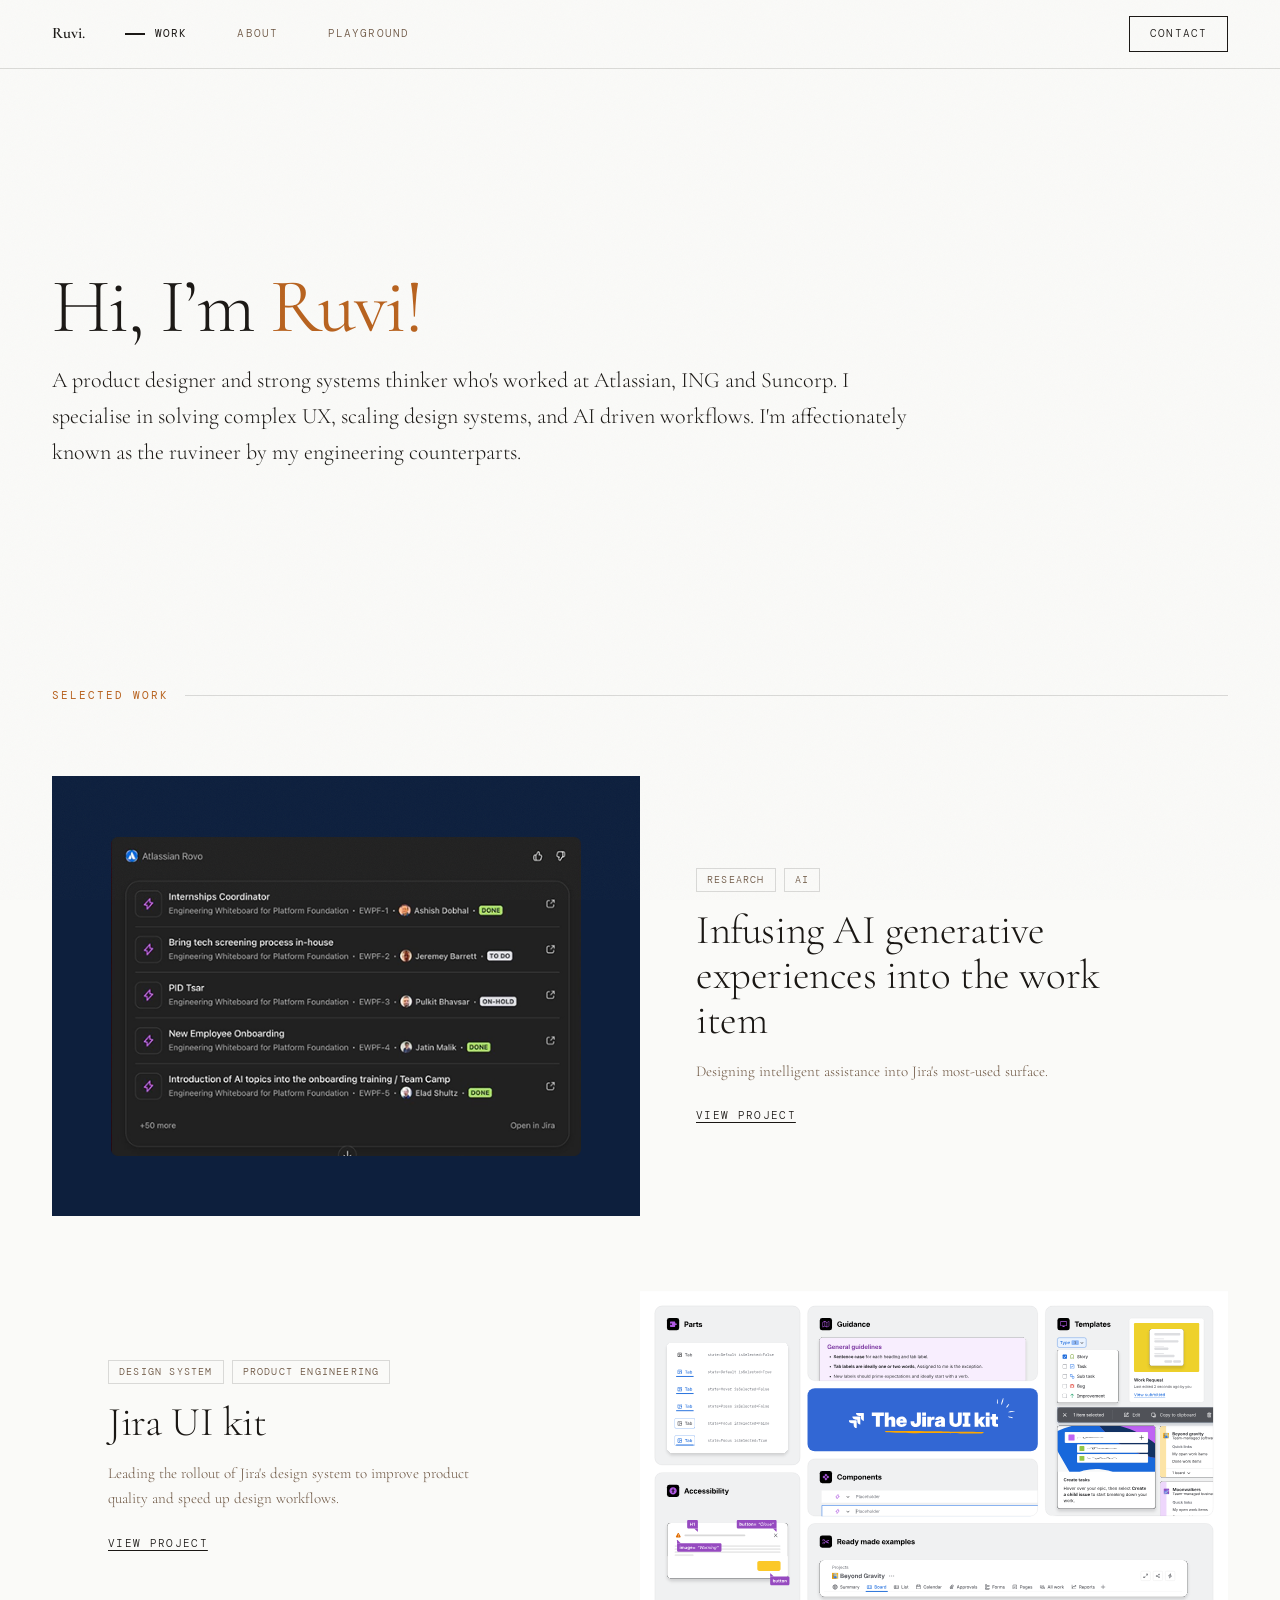
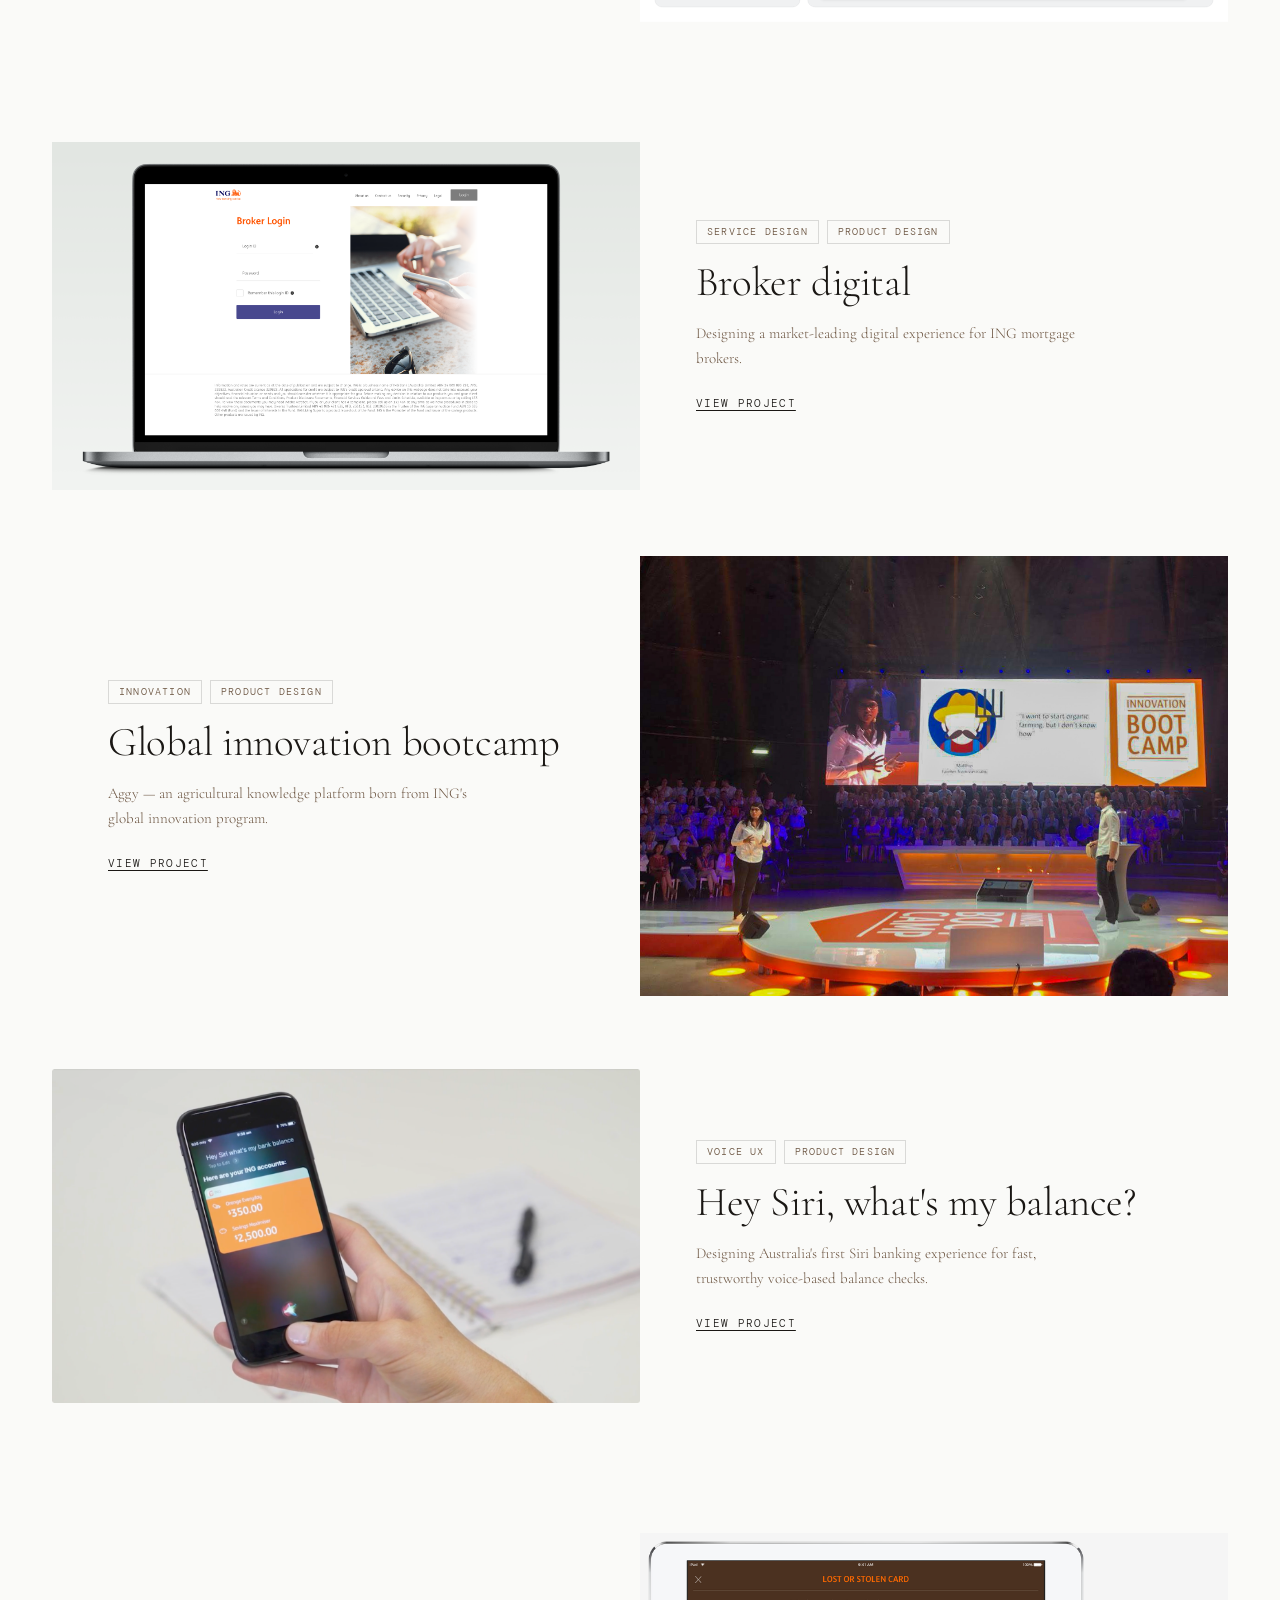
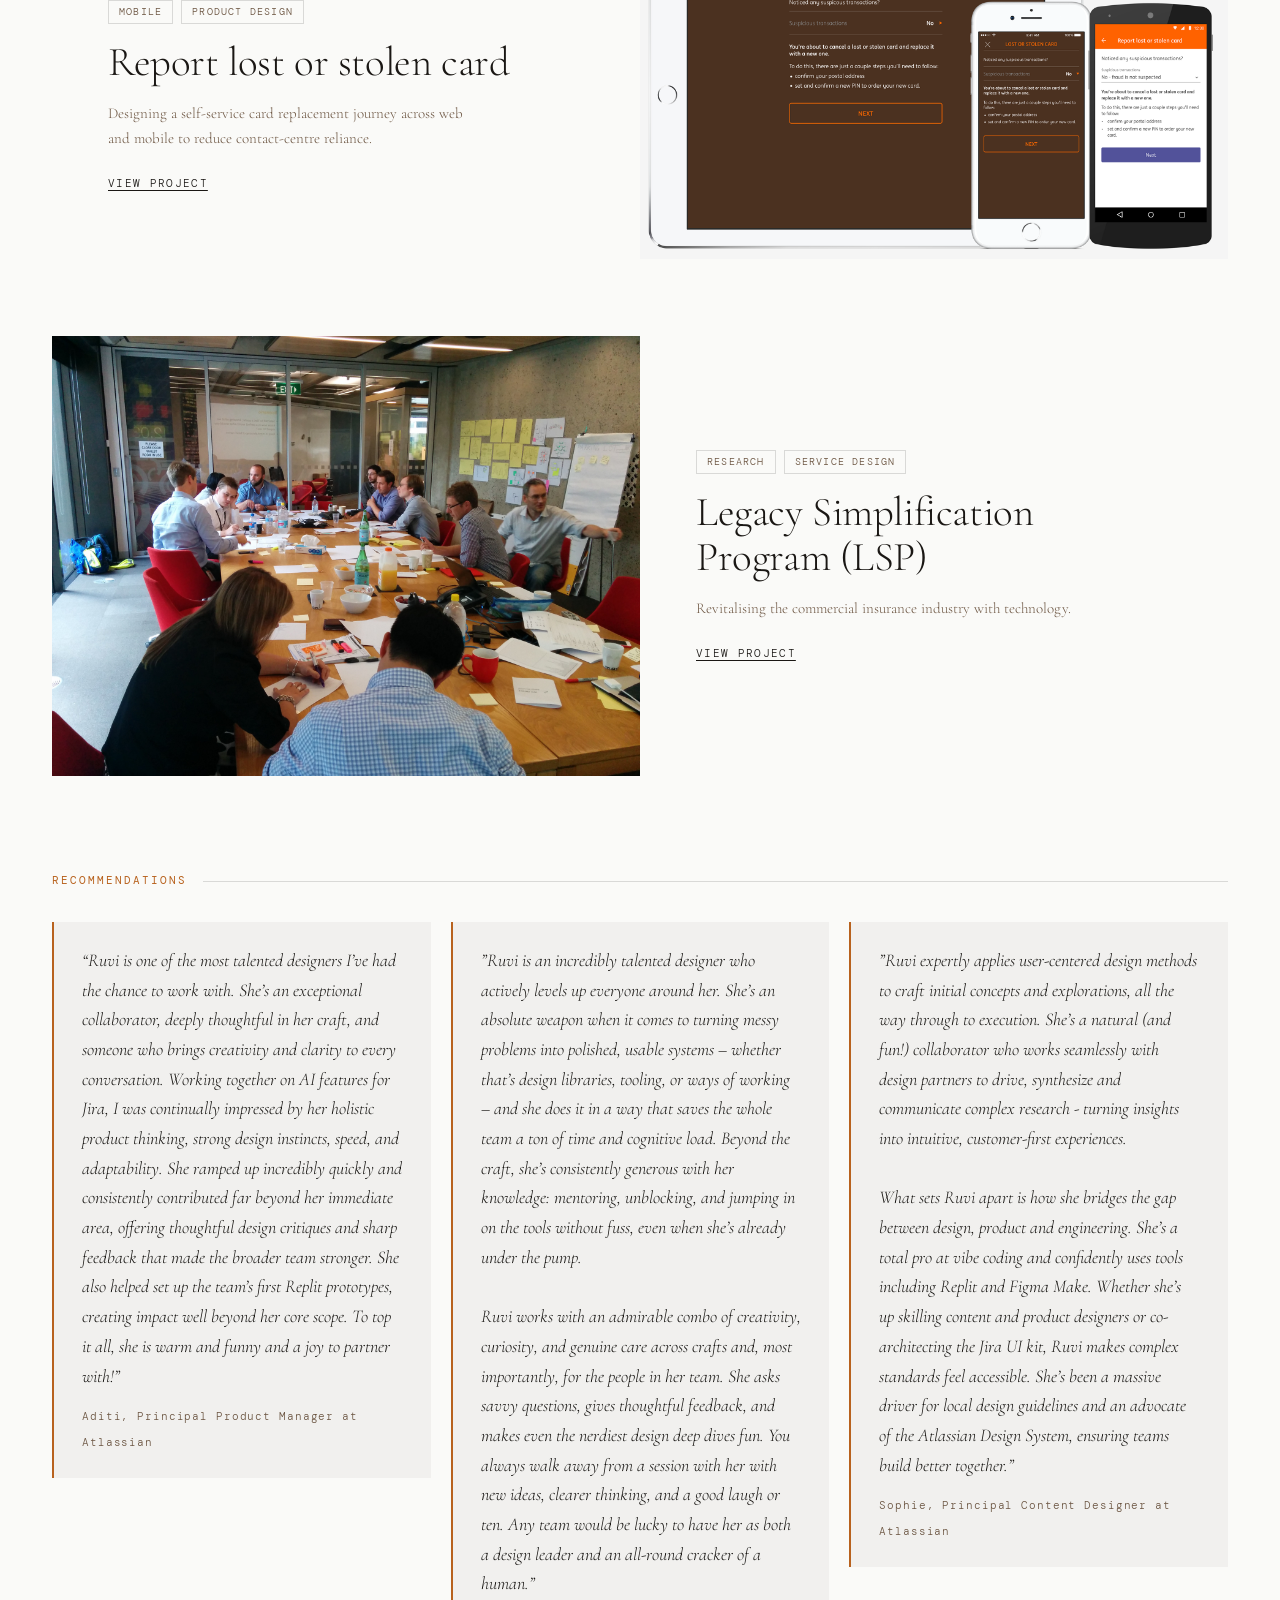
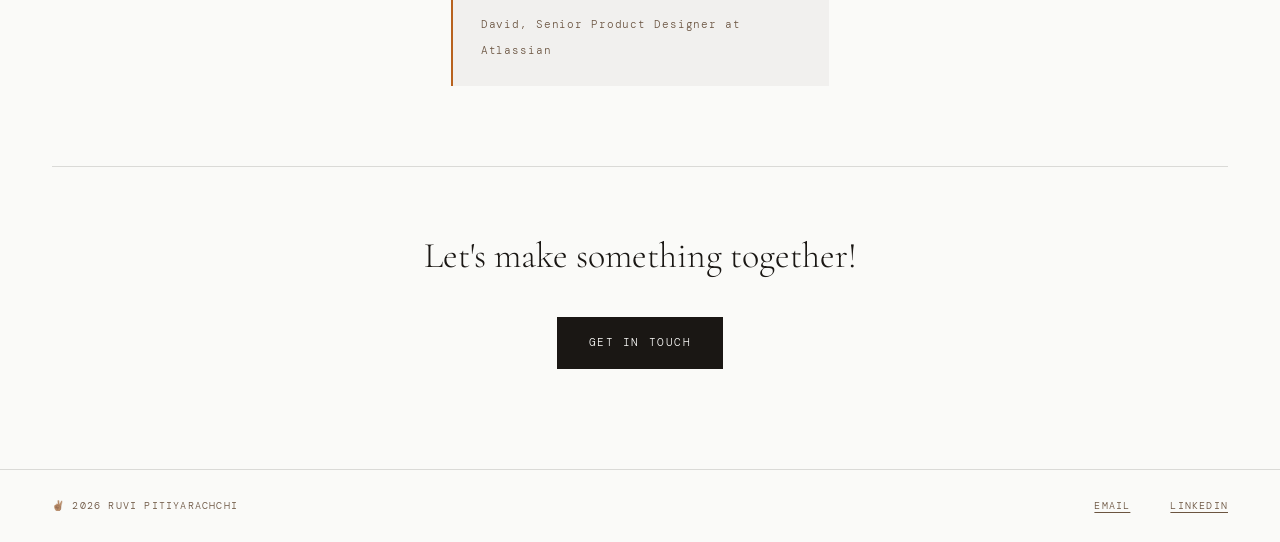
==== commit a5bd9eb6: "Polish LSP case study and add Jira UI kit prototype embed - LSP: fix image scaling/backgrounds, sent" ====
--- a/index.html
+++ b/index.html
@@ -171,7 +171,7 @@
         </div>
 
         <div class="work-row" role="listitem">
-          <a class="work-row-image" href="projects/lsp.html" aria-hidden="true" tabindex="-1" style="background-color: #1a2b2e;"></a>
+          <a class="work-row-image" href="projects/lsp.html" aria-hidden="true" tabindex="-1" style="background-color: #1a2b2e; background-image: url('assets/projects/lsp/wc-workshop-photo.jpg'); background-size: cover; background-position: center;"></a>
           <div class="work-row-text">
             <div class="work-row-tags">
               <span class="work-row-tag">Research</span>
@@ -179,7 +179,7 @@
               <!-- <span class="work-row-tag">Insurance</span> -->
             </div>
             <h3 class="work-row-title">Legacy Simplification Program (LSP)</h3>
-            <p class="work-row-brief">Customer research, personas and journey mapping to simplify insurance products across Suncorp's brands.</p>
+            <p class="work-row-brief">Revitalising the commercial insurance industry with technology.</p>
             <a href="projects/lsp.html" class="work-row-link">View Project</a>
           </div>
         </div>
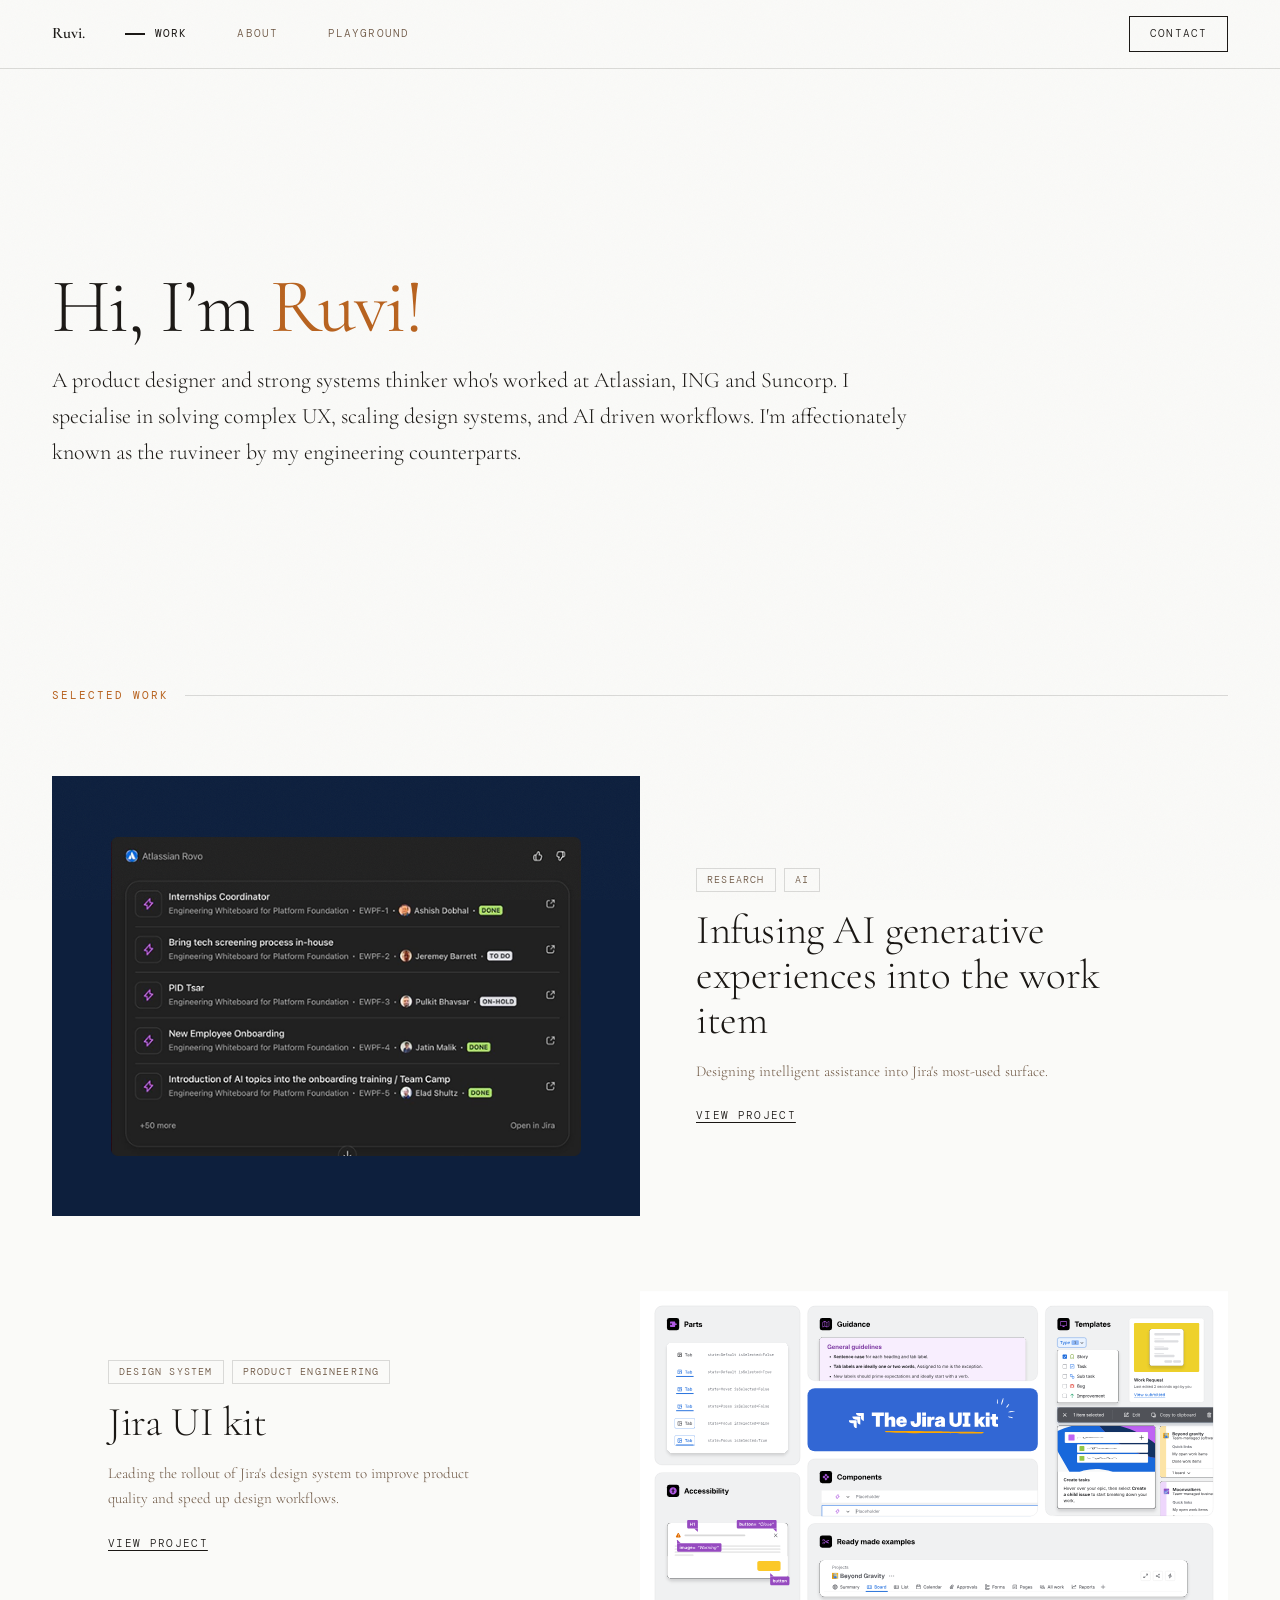
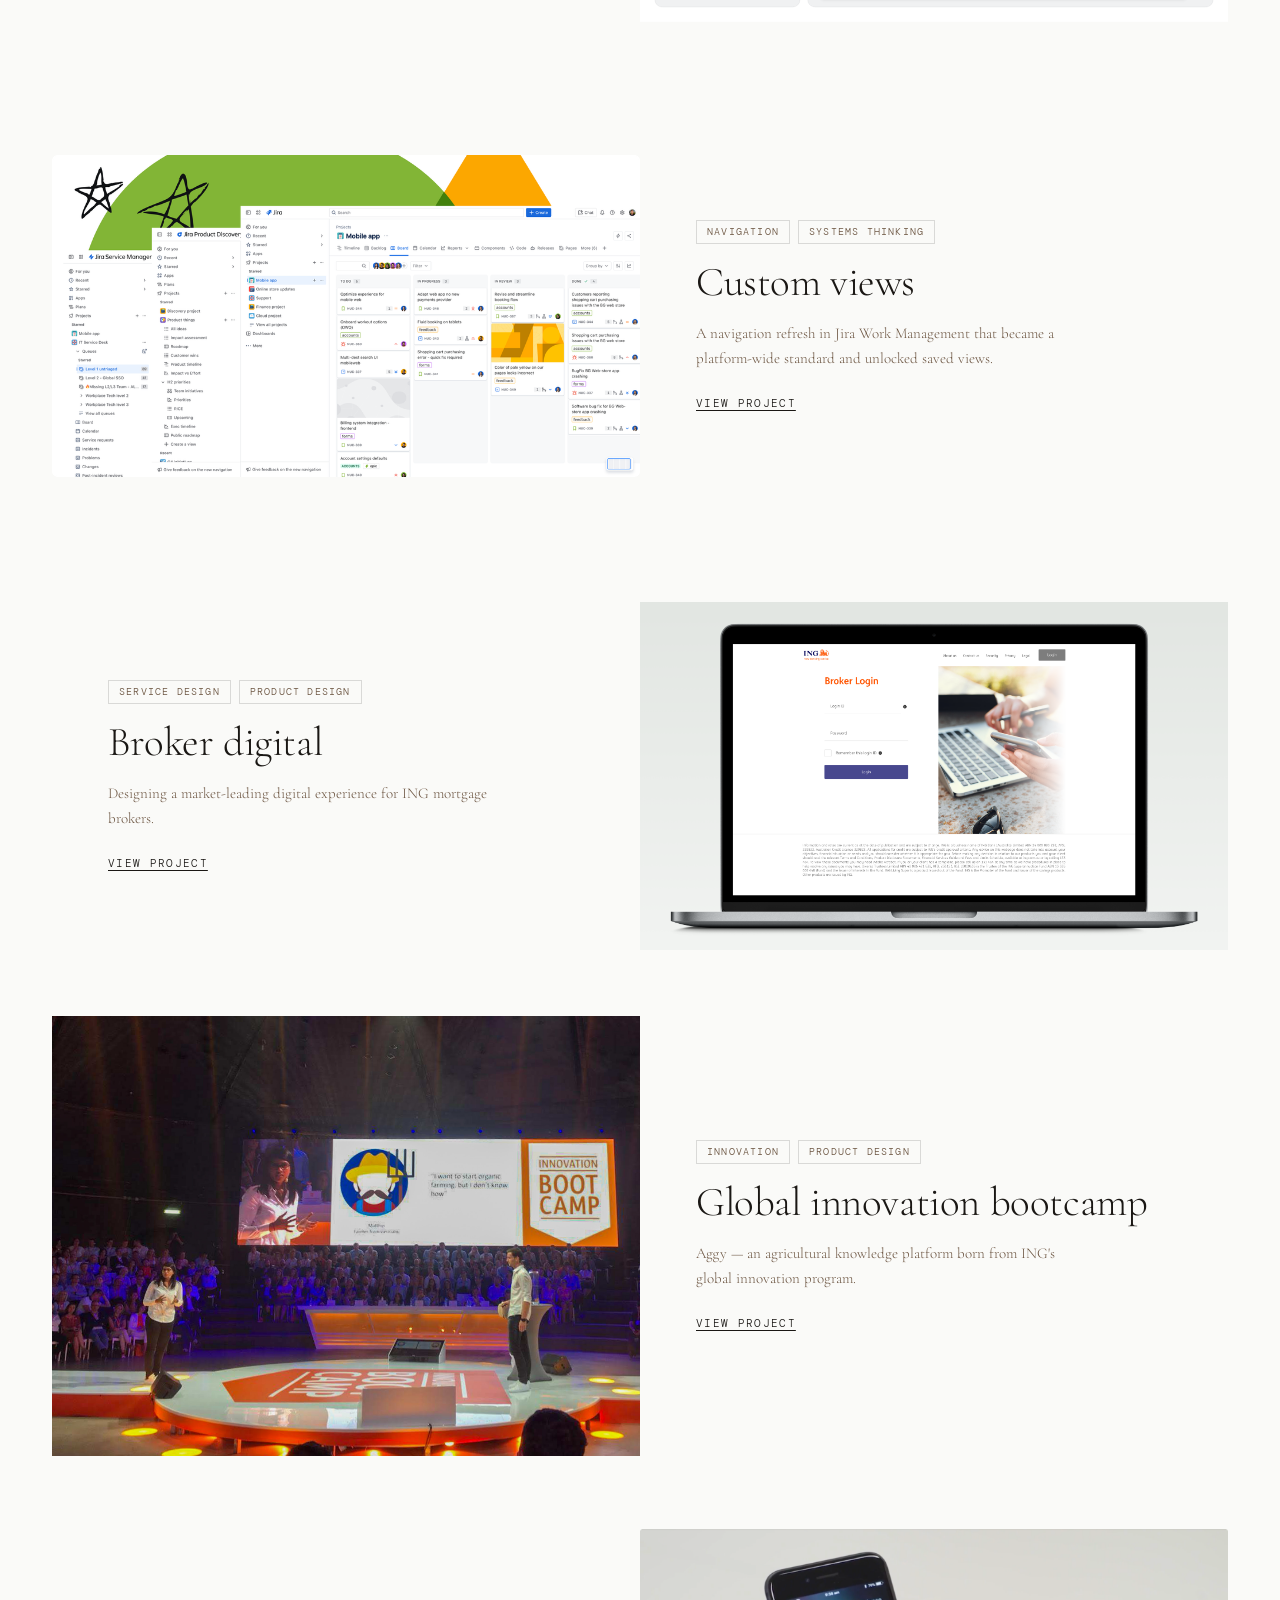
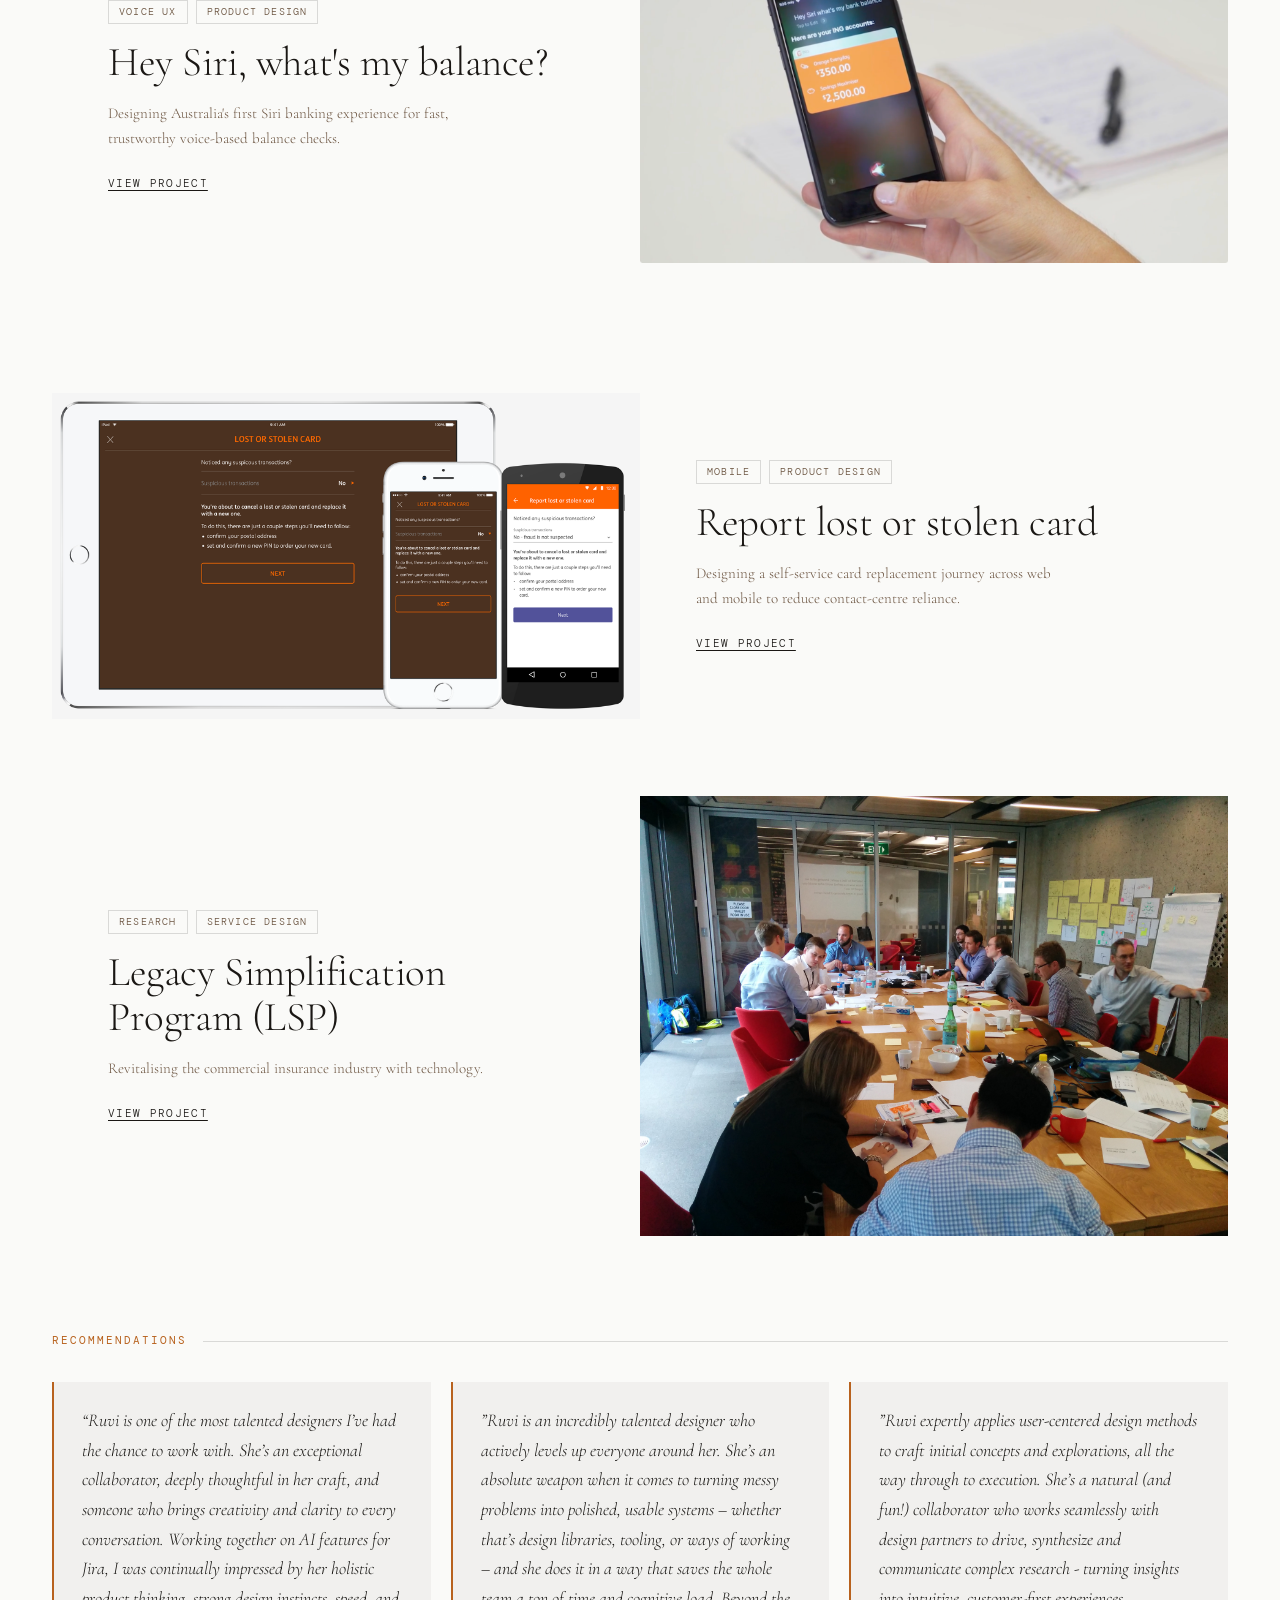
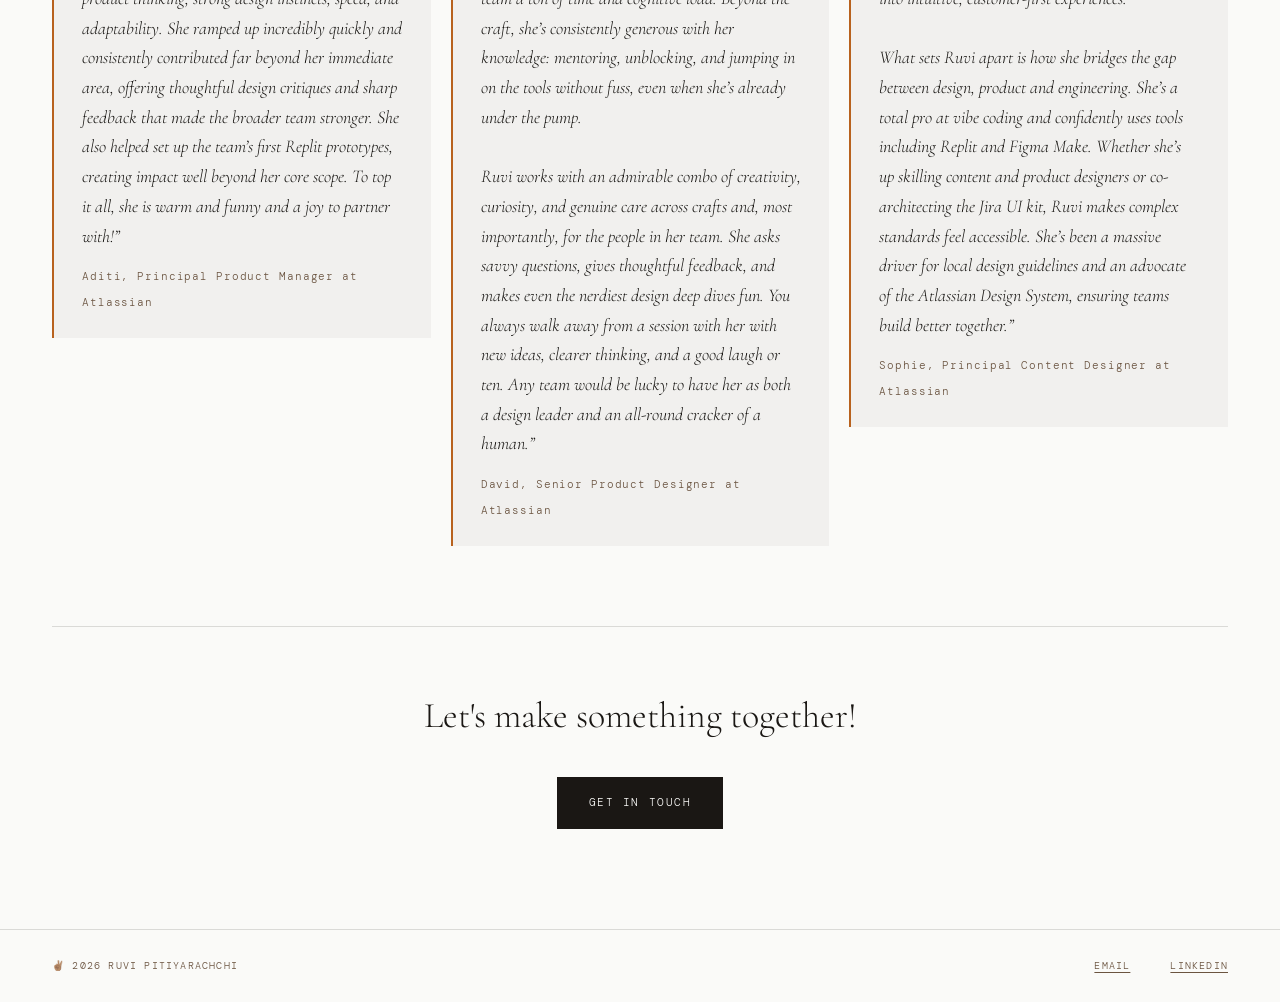
==== commit 2ff3772a: "Add custom views case study and apply lightbox to all case studies - New custom-views case study wit" ====
--- a/index.html
+++ b/index.html
@@ -115,6 +115,19 @@
         </div>
 
         <div class="work-row" role="listitem">
+          <a class="work-row-image" href="projects/custom-views.html" aria-hidden="true" tabindex="-1" style="background-image: url('assets/projects/custom-views/Jira.png'); background-size: contain; background-position: center; background-repeat: no-repeat;"></a>
+          <div class="work-row-text">
+            <div class="work-row-tags">
+              <span class="work-row-tag">Navigation</span>
+              <span class="work-row-tag">Systems thinking</span>
+            </div>
+            <h3 class="work-row-title">Custom views</h3>
+            <p class="work-row-brief">A navigation refresh in Jira Work Management that became a platform-wide standard and unlocked saved views.</p>
+            <a href="projects/custom-views.html" class="work-row-link">View Project</a>
+          </div>
+        </div>
+
+        <div class="work-row" role="listitem">
           <a class="work-row-image" href="projects/broker-digital.html" aria-hidden="true" tabindex="-1" style="background-image: url('assets/projects/broker-digital/hero.png');"></a>
           <div class="work-row-text">
             <div class="work-row-tags">
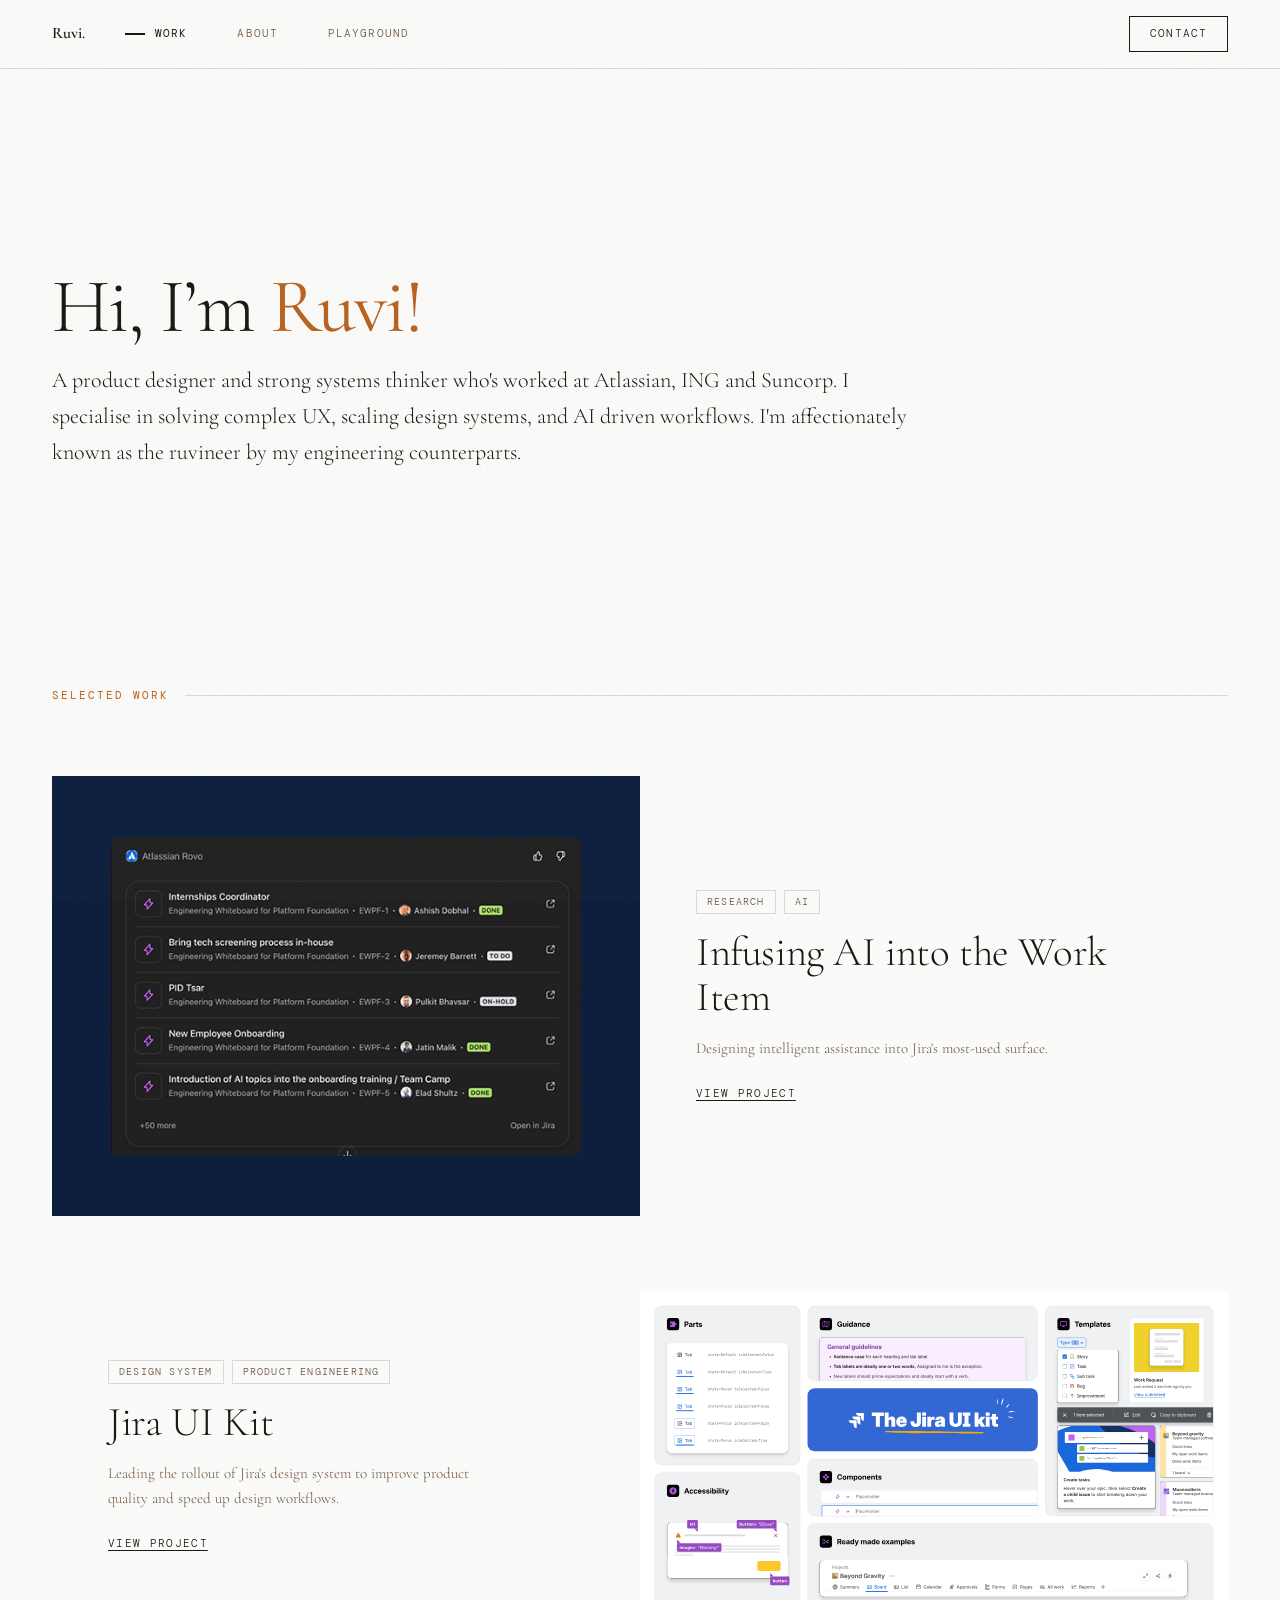
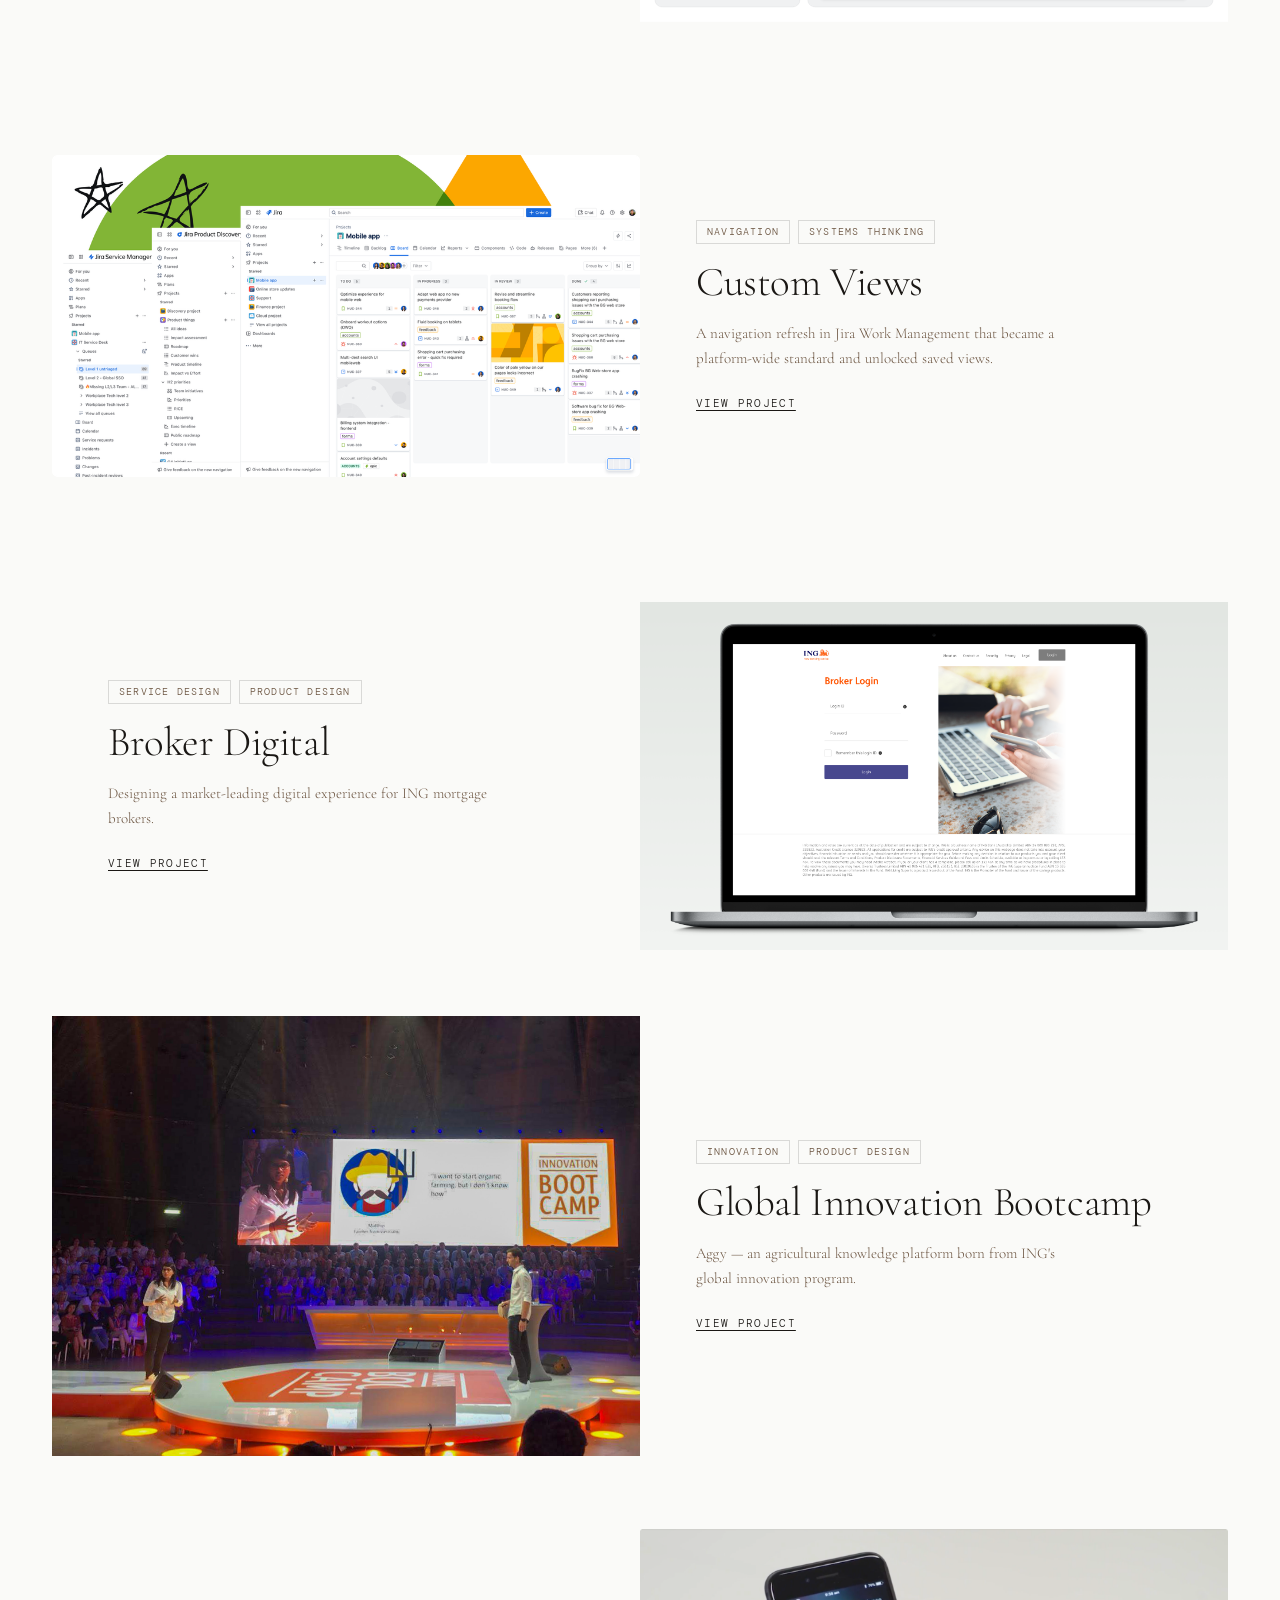
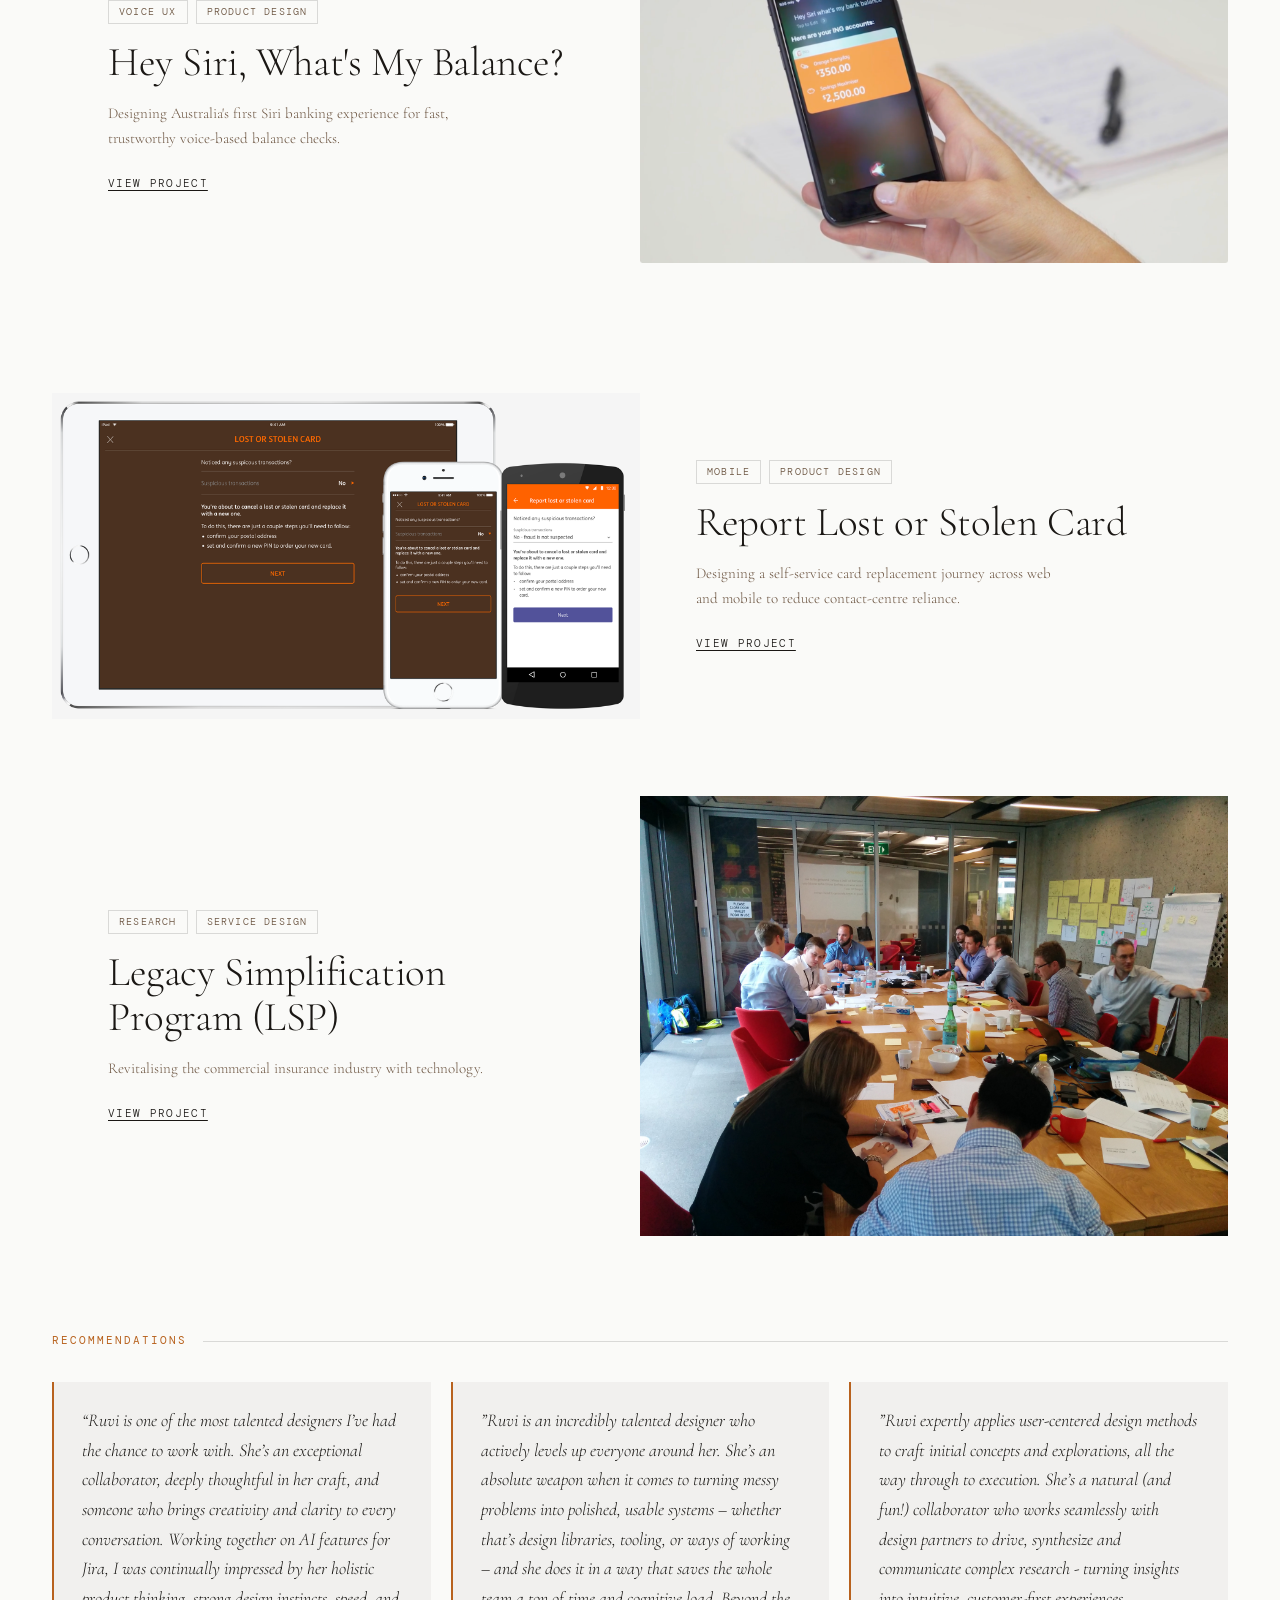
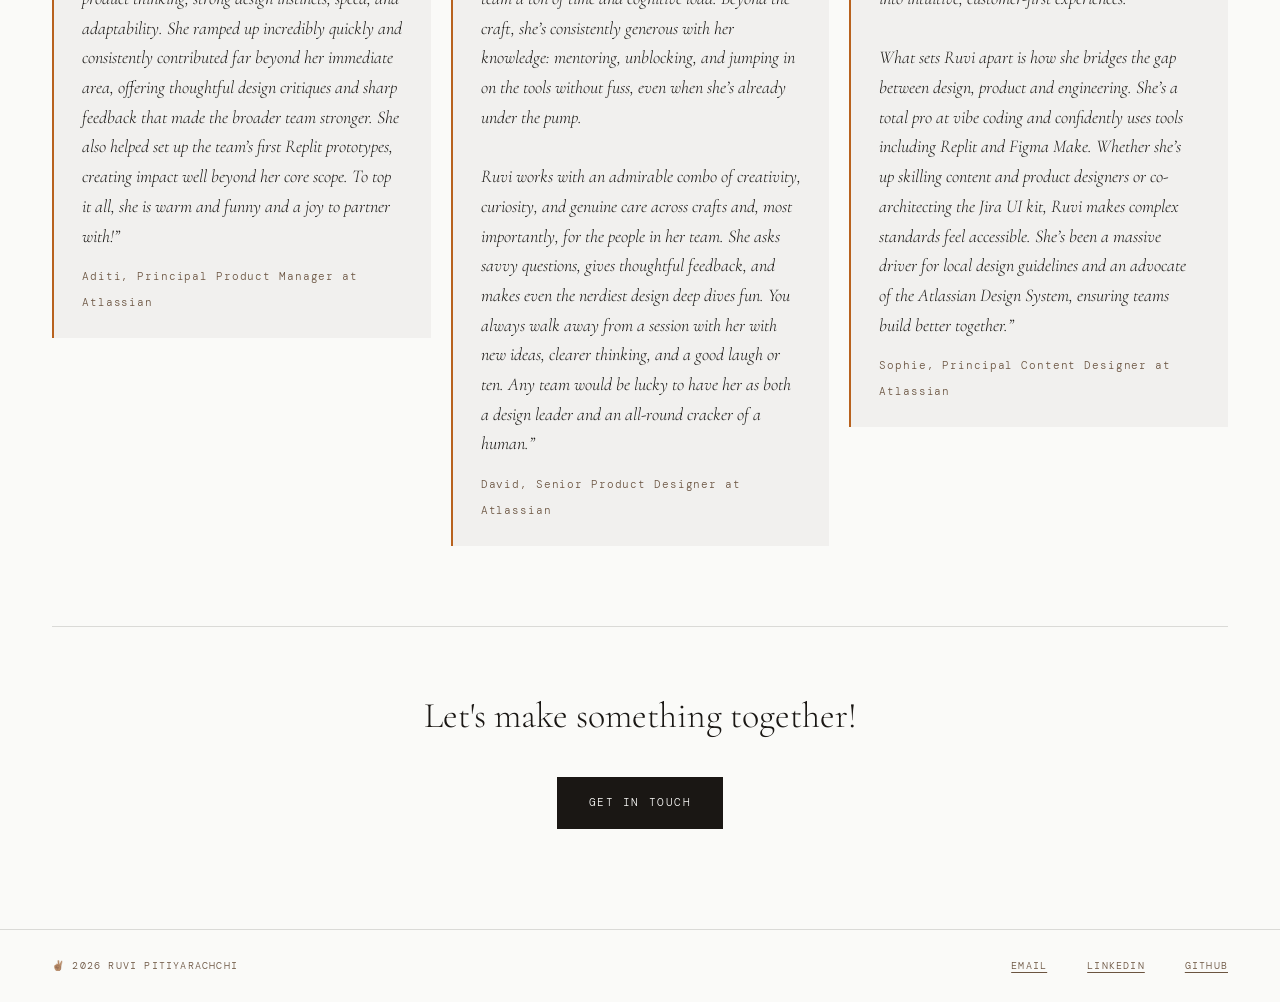
==== commit 4f1fb297: "Capitalise project titles consistently on index page Co-Authored-By: Claude Sonnet 4.6 <noreply@anth" ====
--- a/index.html
+++ b/index.html
@@ -94,7 +94,7 @@
               <span class="work-row-tag">AI</span>
               <!-- <span class="work-row-tag">2026</span> -->
             </div>
-            <h3 class="work-row-title">Infusing AI generative experiences into the work item</h3>
+            <h3 class="work-row-title">Infusing AI into the Work Item</h3>
             <p class="work-row-brief">Designing intelligent assistance into Jira's most-used surface.</p>
             <a href="projects/ai-work-item.html" class="work-row-link">View Project</a>
           </div>
@@ -108,7 +108,7 @@
               <span class="work-row-tag">Product engineering</span>
               <!-- <span class="work-row-tag">2026</span> -->
             </div>
-            <h3 class="work-row-title">Jira UI kit</h3>
+            <h3 class="work-row-title">Jira UI Kit</h3>
             <p class="work-row-brief">Leading the rollout of Jira's design system to improve product quality and speed up design workflows.</p>
             <a href="projects/jira-ui-kit.html" class="work-row-link">View Project</a>
           </div>
@@ -121,7 +121,7 @@
               <span class="work-row-tag">Navigation</span>
               <span class="work-row-tag">Systems thinking</span>
             </div>
-            <h3 class="work-row-title">Custom views</h3>
+            <h3 class="work-row-title">Custom Views</h3>
             <p class="work-row-brief">A navigation refresh in Jira Work Management that became a platform-wide standard and unlocked saved views.</p>
             <a href="projects/custom-views.html" class="work-row-link">View Project</a>
           </div>
@@ -135,7 +135,7 @@
               <span class="work-row-tag">Product design</span>
               <!-- <span class="work-row-tag">2018</span> -->
             </div>
-            <h3 class="work-row-title">Broker digital</h3>
+            <h3 class="work-row-title">Broker Digital</h3>
             <p class="work-row-brief">Designing a market-leading digital experience for ING mortgage brokers.</p>
             <a href="projects/broker-digital.html" class="work-row-link">View Project</a>
           </div>
@@ -149,7 +149,7 @@
               <span class="work-row-tag">Product design</span>
               <!-- <span class="work-row-tag">2018</span> -->
             </div>
-            <h3 class="work-row-title">Global innovation bootcamp</h3>
+            <h3 class="work-row-title">Global Innovation Bootcamp</h3>
             <p class="work-row-brief">Aggy — an agricultural knowledge platform born from ING's global innovation program.</p>
             <a href="projects/global-innovation-bootcamp.html" class="work-row-link">View Project</a>
           </div>
@@ -163,7 +163,7 @@
               <span class="work-row-tag">Product design</span>
               <!-- <span class="work-row-tag">2017</span> -->
             </div>
-            <h3 class="work-row-title">Hey Siri, what's my balance?</h3>
+            <h3 class="work-row-title">Hey Siri, What's My Balance?</h3>
             <p class="work-row-brief">Designing Australia's first Siri banking experience for fast, trustworthy voice-based balance checks.</p>
             <a href="projects/siri-balance.html" class="work-row-link">View Project</a>
           </div>
@@ -177,7 +177,7 @@
               <span class="work-row-tag">Product design</span>
               <!-- <span class="work-row-tag">2018</span> -->
             </div>
-            <h3 class="work-row-title">Report lost or stolen card</h3>
+            <h3 class="work-row-title">Report Lost or Stolen Card</h3>
             <p class="work-row-brief">Designing a self-service card replacement journey across web and mobile to reduce contact-centre reliance.</p>
             <a href="projects/report-lost-or-stolen-card.html" class="work-row-link">View Project</a>
           </div>
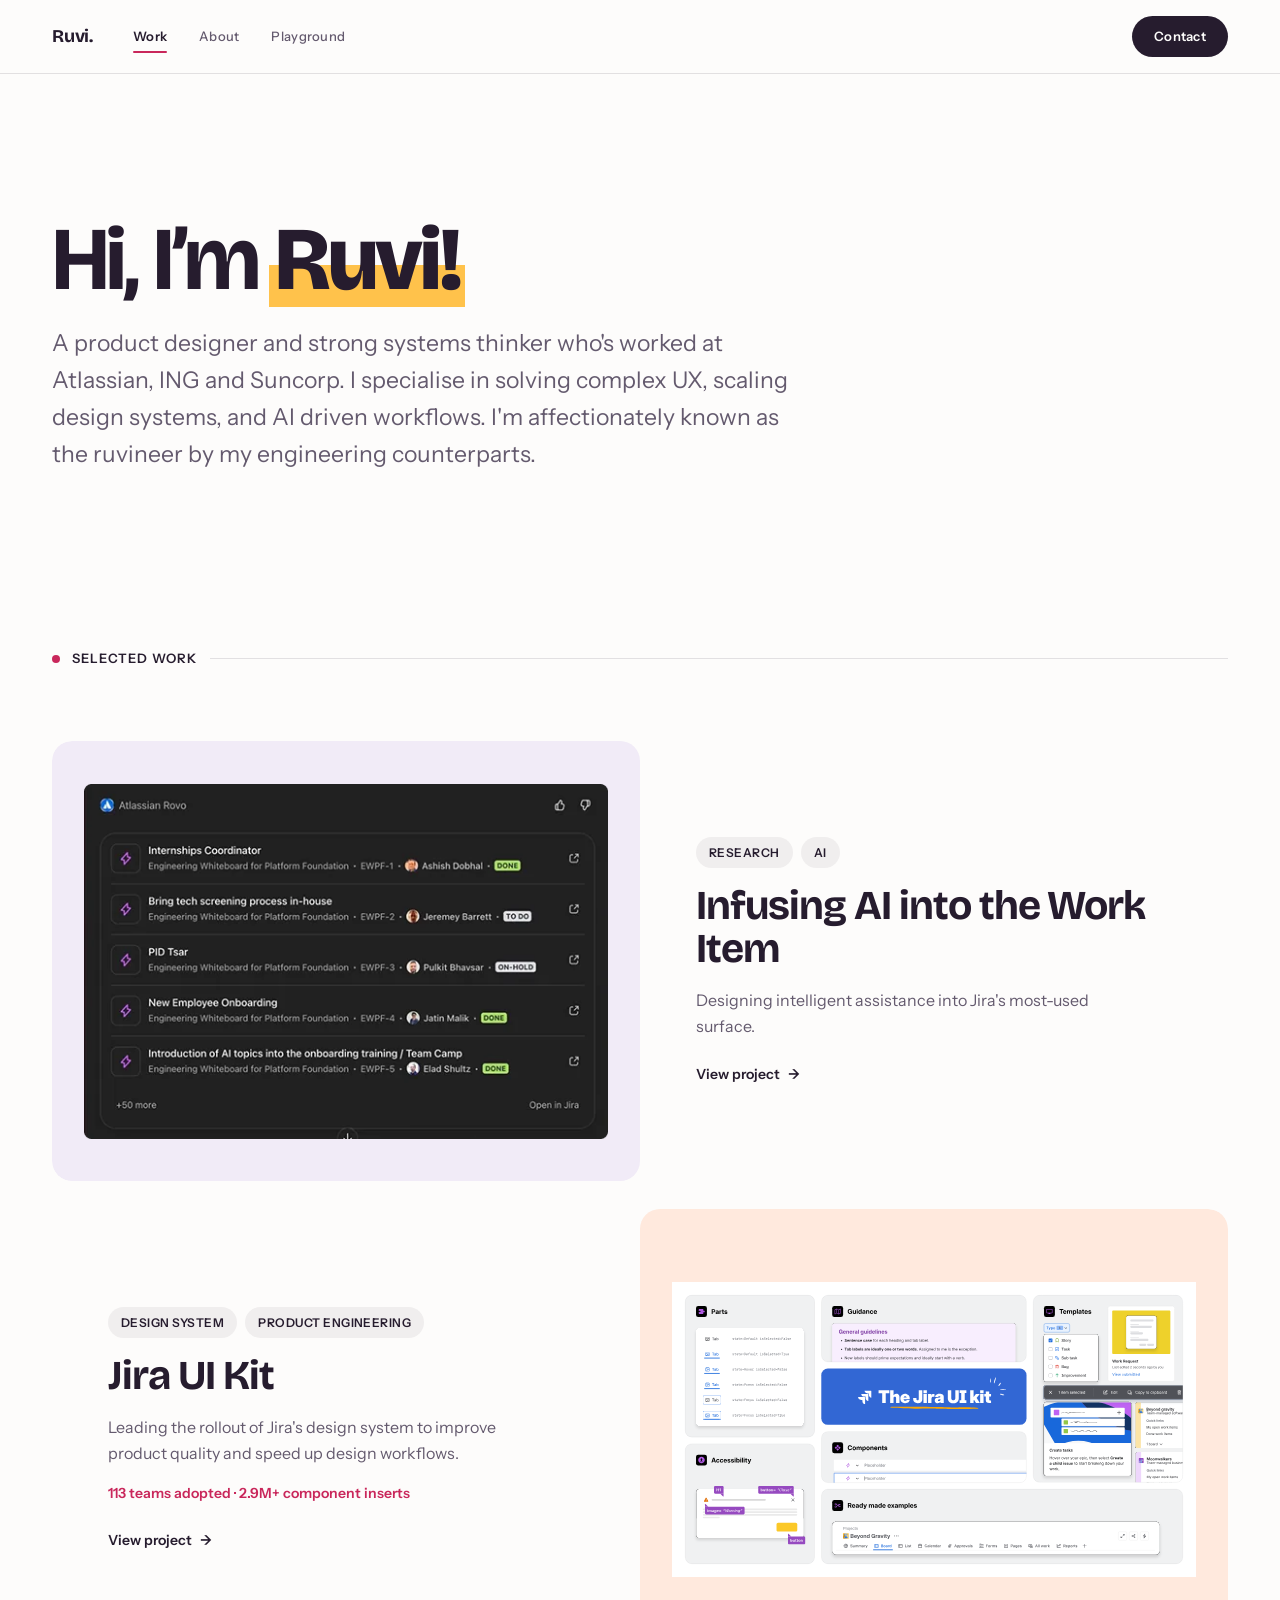
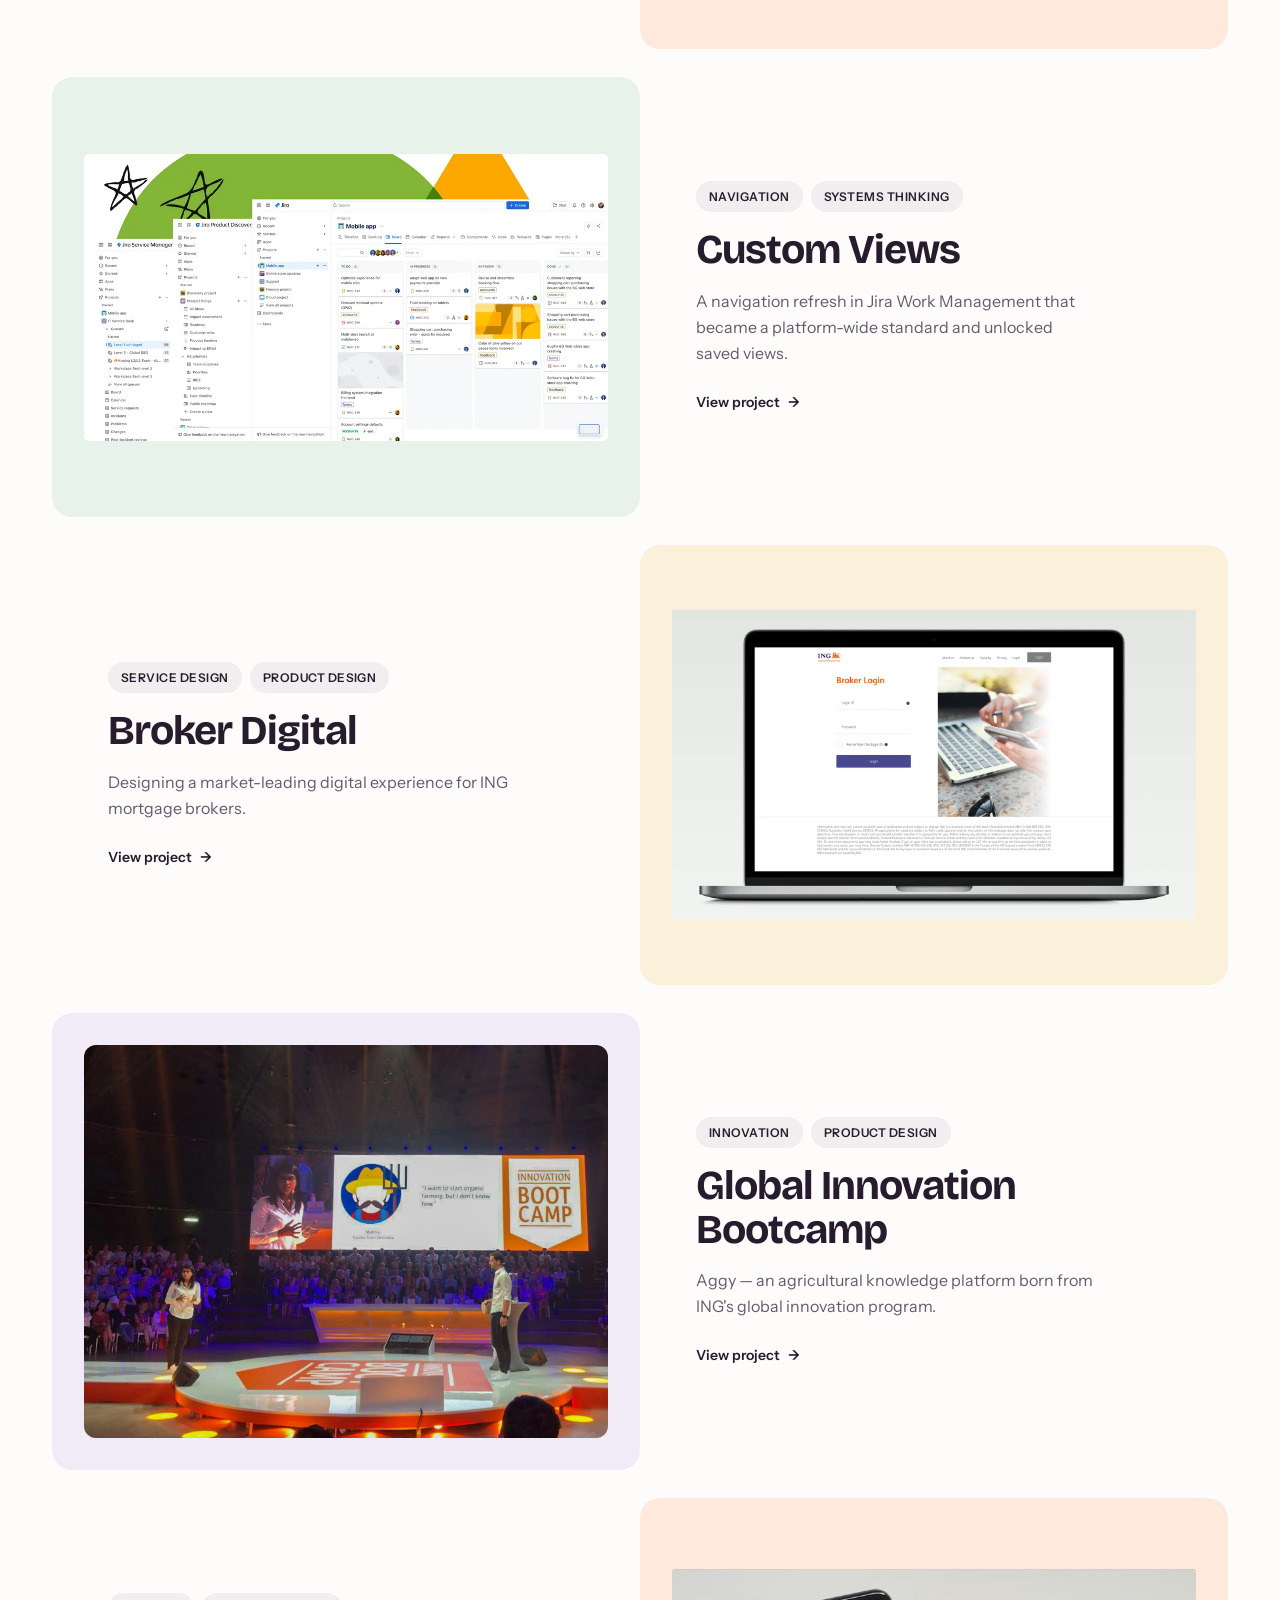
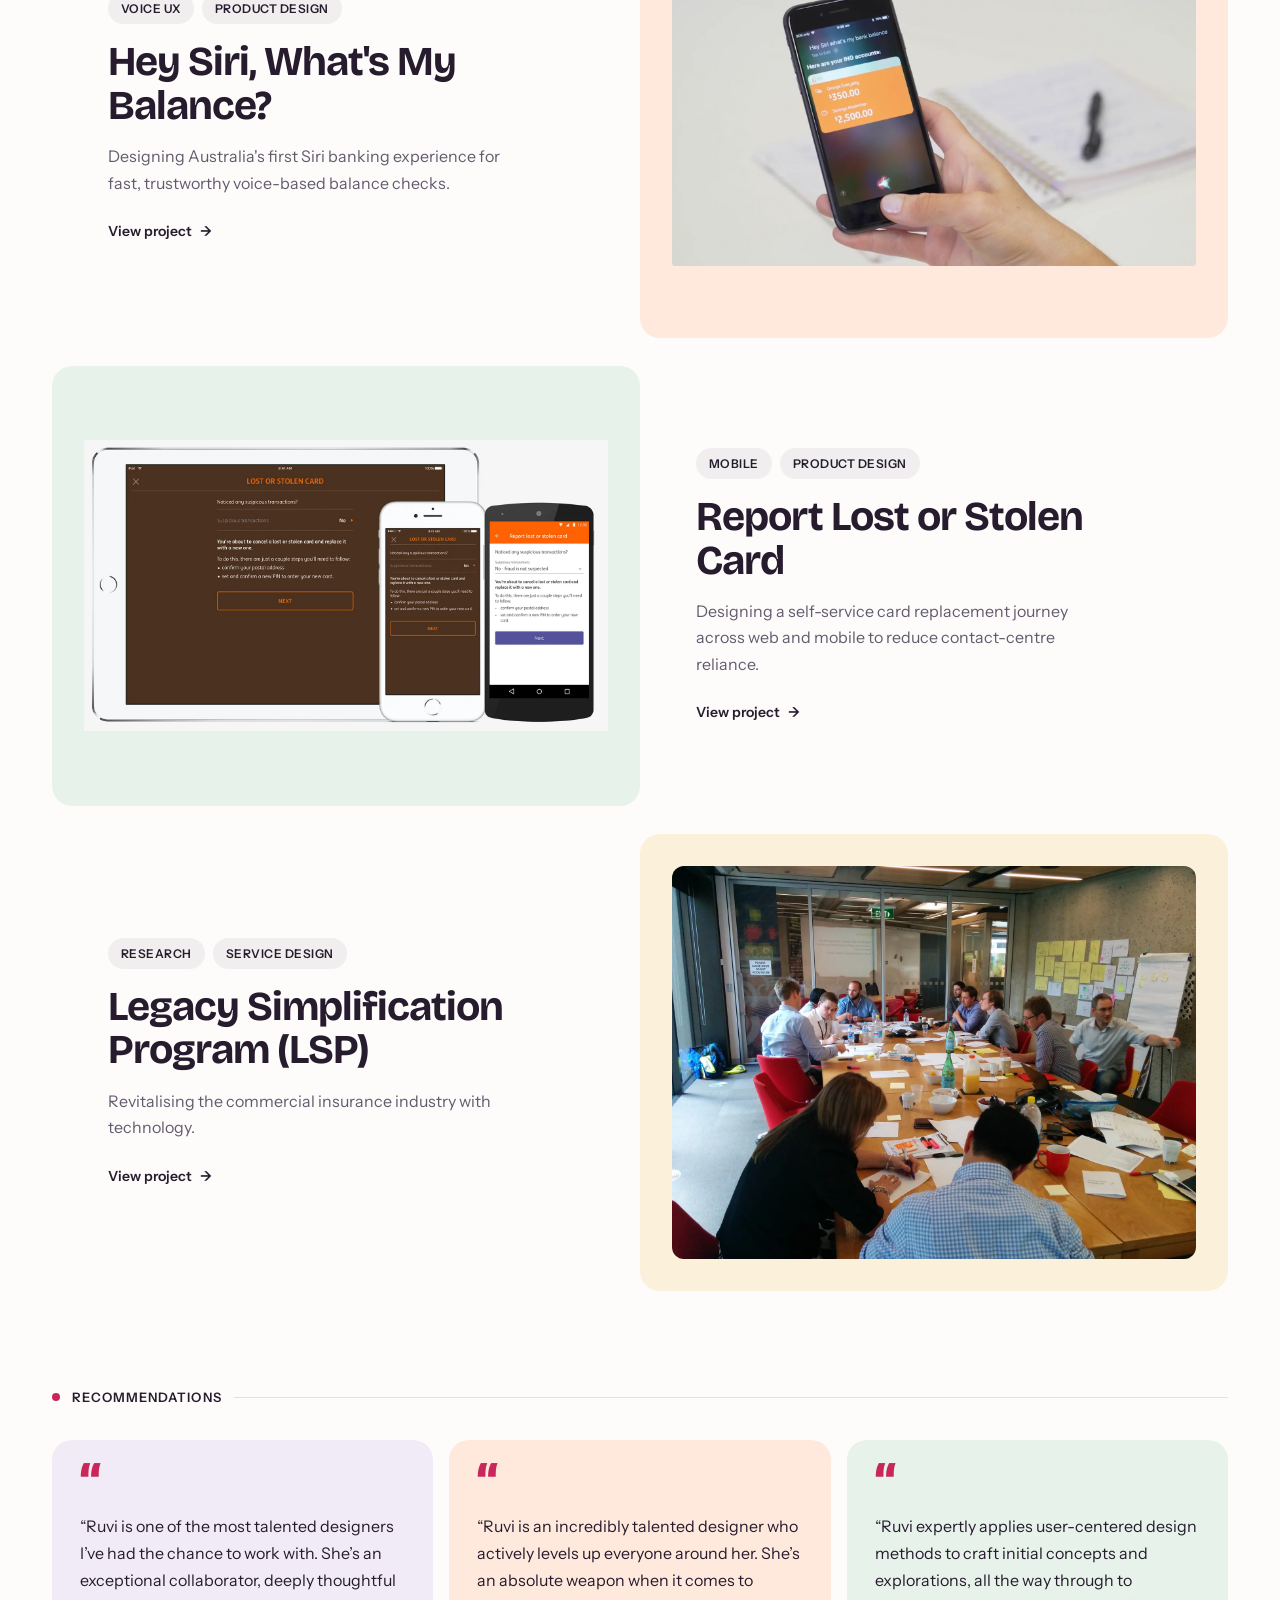
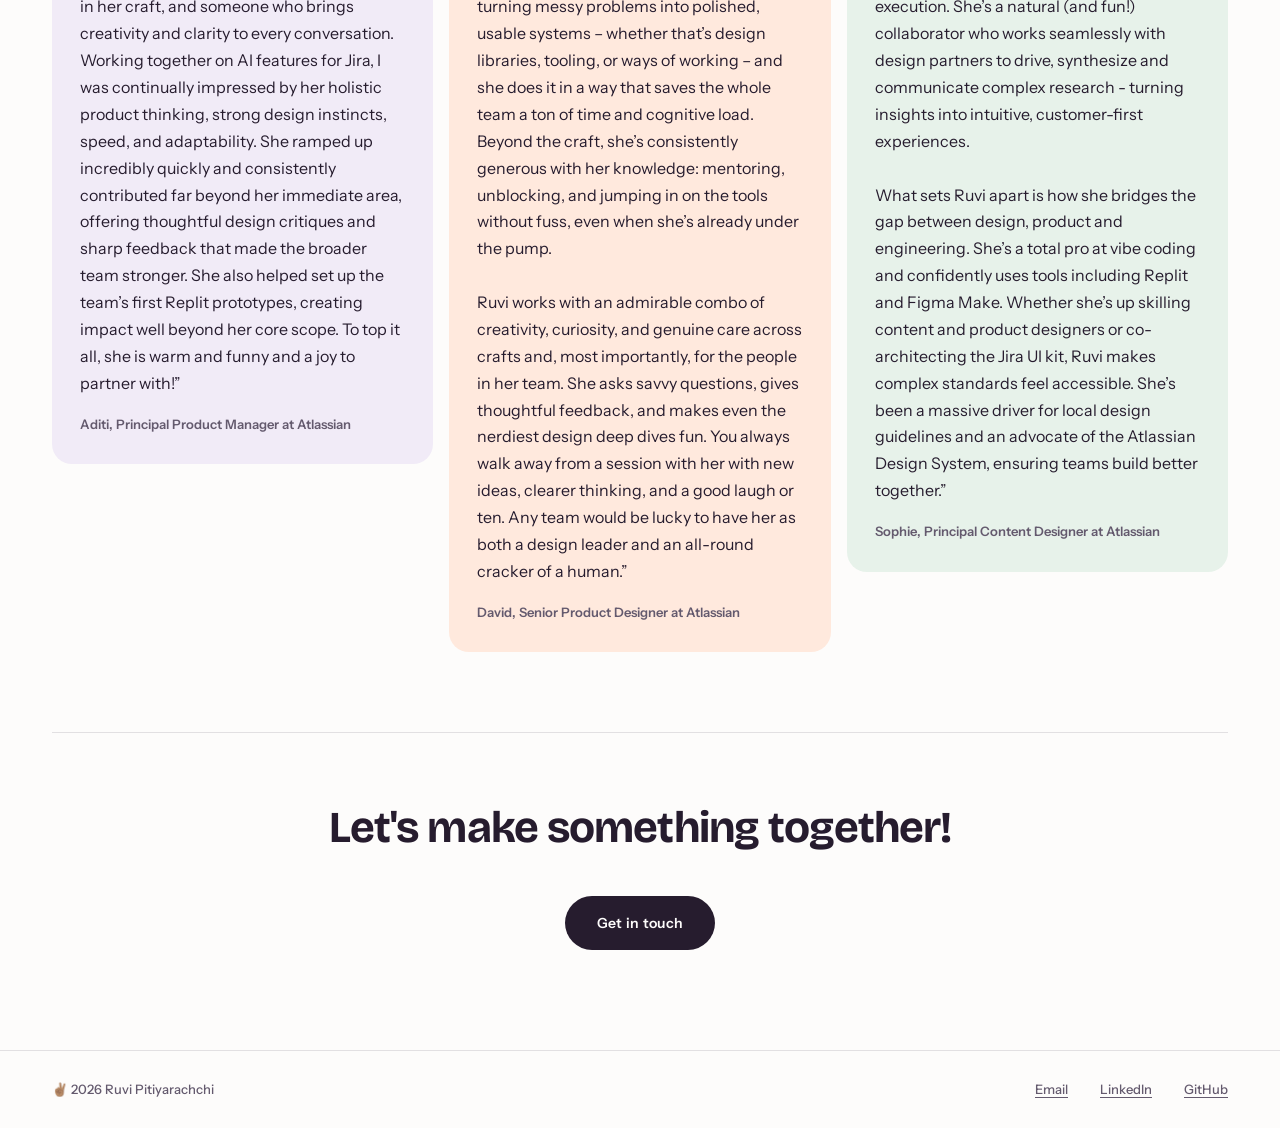
==== commit 8040de04: "Refresh portfolio content, metrics, assets, and typography. Update experience and CV, correct Jira U" ====
--- a/index.html
+++ b/index.html
@@ -3,12 +3,13 @@
 <head>
   <meta charset="UTF-8" />
   <meta name="viewport" content="width=device-width, initial-scale=1.0"/>
-  <title>Ruvi Pitiyarachchi — Product designer</title>
+  <title>Ruvi Pitiyarachchi | Product designer</title>
   <link rel="preconnect" href="https://fonts.googleapis.com">
   <link rel="preconnect" href="https://fonts.gstatic.com" crossorigin>
-  <link href="https://fonts.googleapis.com/css2?family=Cormorant+Garamond:ital,wght@0,300;0,400;0,600;1,300;1,400&family=DM+Mono:wght@300;400&display=swap" rel="stylesheet">
+  <link href="https://fonts.googleapis.com/css2?family=Bricolage+Grotesque:opsz,wght@12..96,400..800&family=Instrument+Sans:ital,wght@0,400..700;1,400&display=swap" rel="stylesheet">
   <link rel="icon" href="assets/RPlogo.svg" type="image/svg+xml">
   <link rel="stylesheet" href="styles.css">
+  <!-- Cloudflare Web Analytics --><script defer src='https://static.cloudflareinsights.com/beacon.min.js' data-cf-beacon='{"token": "86b4cdd747f14f0dbbcfd51ddf15e30e"}'></script><!-- End Cloudflare Web Analytics -->
 </head>
 <body class="page-home">
 
@@ -87,7 +88,7 @@
       <div class="work-list" role="list">
 
         <div class="work-row" role="listitem">
-          <a class="work-row-image" href="projects/ai-work-item.html" aria-hidden="true" tabindex="-1" style="background-color: #0d1f3d; background-image: url('assets/projects/ai-work-item/ChatGPTUI2.png'); background-size: 80%;"></a>
+          <a class="work-row-image" href="projects/ai-work-item.html" aria-hidden="true" tabindex="-1"><img src="assets/projects/ai-work-item/ChatGPTUI2.webp" alt="" decoding="async"></a>
           <div class="work-row-text">
             <div class="work-row-tags">
               <span class="work-row-tag">Research</span>
@@ -96,12 +97,12 @@
             </div>
             <h3 class="work-row-title">Infusing AI into the Work Item</h3>
             <p class="work-row-brief">Designing intelligent assistance into Jira's most-used surface.</p>
-            <a href="projects/ai-work-item.html" class="work-row-link">View Project</a>
-          </div>
-        </div>
-
-        <div class="work-row" role="listitem">
-          <a class="work-row-image" href="projects/jira-ui-kit.html" aria-hidden="true" tabindex="-1" style="background-image: url('assets/projects/jira-ui-kit/JiraUIKitHero.svg');"></a>
+            <a href="projects/ai-work-item.html" class="work-row-link" aria-label="View project: Infusing AI into the Work Item">View project</a>
+          </div>
+        </div>
+
+        <div class="work-row" role="listitem">
+          <a class="work-row-image" href="projects/jira-ui-kit.html" aria-hidden="true" tabindex="-1"><img src="assets/projects/jira-ui-kit/JiraUIKitHero.svg" alt="" loading="lazy" decoding="async"></a>
           <div class="work-row-text">
             <div class="work-row-tags">
               <span class="work-row-tag">Design System</span>
@@ -110,12 +111,14 @@
             </div>
             <h3 class="work-row-title">Jira UI Kit</h3>
             <p class="work-row-brief">Leading the rollout of Jira's design system to improve product quality and speed up design workflows.</p>
-            <a href="projects/jira-ui-kit.html" class="work-row-link">View Project</a>
-          </div>
-        </div>
-
-        <div class="work-row" role="listitem">
-          <a class="work-row-image" href="projects/custom-views.html" aria-hidden="true" tabindex="-1" style="background-image: url('assets/projects/custom-views/Jira.png'); background-size: contain; background-position: center; background-repeat: no-repeat;"></a>
+            <p class="work-row-metric">113 teams adopted · 2.9M+ component inserts</p>
+            <!-- TODO Ruvi: add a one-line outcome metric to each remaining card -->
+            <a href="projects/jira-ui-kit.html" class="work-row-link" aria-label="View project: Jira UI Kit">View project</a>
+          </div>
+        </div>
+
+        <div class="work-row" role="listitem">
+          <a class="work-row-image" href="projects/custom-views.html" aria-hidden="true" tabindex="-1"><img src="assets/projects/custom-views/Jira.webp" alt="" loading="lazy" decoding="async"></a>
           <div class="work-row-text">
             <div class="work-row-tags">
               <span class="work-row-tag">Navigation</span>
@@ -123,12 +126,12 @@
             </div>
             <h3 class="work-row-title">Custom Views</h3>
             <p class="work-row-brief">A navigation refresh in Jira Work Management that became a platform-wide standard and unlocked saved views.</p>
-            <a href="projects/custom-views.html" class="work-row-link">View Project</a>
-          </div>
-        </div>
-
-        <div class="work-row" role="listitem">
-          <a class="work-row-image" href="projects/broker-digital.html" aria-hidden="true" tabindex="-1" style="background-image: url('assets/projects/broker-digital/hero.png');"></a>
+            <a href="projects/custom-views.html" class="work-row-link" aria-label="View project: Custom Views">View project</a>
+          </div>
+        </div>
+
+        <div class="work-row" role="listitem">
+          <a class="work-row-image" href="projects/broker-digital.html" aria-hidden="true" tabindex="-1"><img src="assets/projects/broker-digital/hero.webp" alt="" loading="lazy" decoding="async"></a>
           <div class="work-row-text">
             <div class="work-row-tags">
               <span class="work-row-tag">Service design</span>
@@ -137,12 +140,12 @@
             </div>
             <h3 class="work-row-title">Broker Digital</h3>
             <p class="work-row-brief">Designing a market-leading digital experience for ING mortgage brokers.</p>
-            <a href="projects/broker-digital.html" class="work-row-link">View Project</a>
-          </div>
-        </div>
-
-        <div class="work-row" role="listitem">
-          <a class="work-row-image" href="projects/global-innovation-bootcamp.html" aria-hidden="true" tabindex="-1" style="background-image: url('assets/projects/global-innovation-bootcamp/pitch-2.jpg'); background-size: cover; background-position: center center;"></a>
+            <a href="projects/broker-digital.html" class="work-row-link" aria-label="View project: Broker Digital">View project</a>
+          </div>
+        </div>
+
+        <div class="work-row" role="listitem">
+          <a class="work-row-image" href="projects/global-innovation-bootcamp.html" aria-hidden="true" tabindex="-1"><img src="assets/projects/global-innovation-bootcamp/pitch-2.webp" alt="" loading="lazy" decoding="async"></a>
           <div class="work-row-text">
             <div class="work-row-tags">
               <span class="work-row-tag">Innovation</span>
@@ -151,12 +154,12 @@
             </div>
             <h3 class="work-row-title">Global Innovation Bootcamp</h3>
             <p class="work-row-brief">Aggy — an agricultural knowledge platform born from ING's global innovation program.</p>
-            <a href="projects/global-innovation-bootcamp.html" class="work-row-link">View Project</a>
-          </div>
-        </div>
-
-        <div class="work-row" role="listitem">
-          <a class="work-row-image" href="projects/siri-balance.html" aria-hidden="true" tabindex="-1" style="background-image: url('assets/projects/siri-balance/siri-hero.png');"></a>
+            <a href="projects/global-innovation-bootcamp.html" class="work-row-link" aria-label="View project: Global Innovation Bootcamp">View project</a>
+          </div>
+        </div>
+
+        <div class="work-row" role="listitem">
+          <a class="work-row-image" href="projects/siri-balance.html" aria-hidden="true" tabindex="-1"><img src="assets/projects/siri-balance/siri-hero.webp" alt="" loading="lazy" decoding="async"></a>
           <div class="work-row-text">
             <div class="work-row-tags">
               <span class="work-row-tag">Voice UX</span>
@@ -165,12 +168,12 @@
             </div>
             <h3 class="work-row-title">Hey Siri, What's My Balance?</h3>
             <p class="work-row-brief">Designing Australia's first Siri banking experience for fast, trustworthy voice-based balance checks.</p>
-            <a href="projects/siri-balance.html" class="work-row-link">View Project</a>
-          </div>
-        </div>
-
-        <div class="work-row" role="listitem">
-          <a class="work-row-image" href="projects/report-lost-or-stolen-card.html" aria-hidden="true" tabindex="-1" style="background-image: url('assets/projects/report-lost-or-stolen-card/lost-hero-2.png');"></a>
+            <a href="projects/siri-balance.html" class="work-row-link" aria-label="View project: Hey Siri, What's My Balance?">View project</a>
+          </div>
+        </div>
+
+        <div class="work-row" role="listitem">
+          <a class="work-row-image" href="projects/report-lost-or-stolen-card.html" aria-hidden="true" tabindex="-1"><img src="assets/projects/report-lost-or-stolen-card/lost-hero-2.webp" alt="" loading="lazy" decoding="async"></a>
           <div class="work-row-text">
             <div class="work-row-tags">
               <span class="work-row-tag">Mobile</span>
@@ -179,12 +182,12 @@
             </div>
             <h3 class="work-row-title">Report Lost or Stolen Card</h3>
             <p class="work-row-brief">Designing a self-service card replacement journey across web and mobile to reduce contact-centre reliance.</p>
-            <a href="projects/report-lost-or-stolen-card.html" class="work-row-link">View Project</a>
-          </div>
-        </div>
-
-        <div class="work-row" role="listitem">
-          <a class="work-row-image" href="projects/lsp.html" aria-hidden="true" tabindex="-1" style="background-color: #1a2b2e; background-image: url('assets/projects/lsp/wc-workshop-photo.jpg'); background-size: cover; background-position: center;"></a>
+            <a href="projects/report-lost-or-stolen-card.html" class="work-row-link" aria-label="View project: Report Lost or Stolen Card">View project</a>
+          </div>
+        </div>
+
+        <div class="work-row" role="listitem">
+          <a class="work-row-image" href="projects/lsp.html" aria-hidden="true" tabindex="-1"><img src="assets/projects/lsp/wc-workshop-photo.webp" alt="" loading="lazy" decoding="async"></a>
           <div class="work-row-text">
             <div class="work-row-tags">
               <span class="work-row-tag">Research</span>
@@ -193,7 +196,7 @@
             </div>
             <h3 class="work-row-title">Legacy Simplification Program (LSP)</h3>
             <p class="work-row-brief">Revitalising the commercial insurance industry with technology.</p>
-            <a href="projects/lsp.html" class="work-row-link">View Project</a>
+            <a href="projects/lsp.html" class="work-row-link" aria-label="View project: Legacy Simplification Program (LSP)">View project</a>
           </div>
         </div>
 
@@ -209,15 +212,15 @@
           <cite>Aditi, Principal Product Manager at Atlassian</cite>
         </blockquote>
 
-        <blockquote class=”recommendation-card”>
-          <p>”Ruvi is an incredibly talented designer who actively levels up everyone around her. She’s an absolute weapon when it comes to turning messy problems into polished, usable systems – whether that’s design libraries, tooling, or ways of working – and she does it in a way that saves the whole team a ton of time and cognitive load. Beyond the craft, she’s consistently generous with her knowledge: mentoring, unblocking, and jumping in on the tools without fuss, even when she’s already under the pump.
+        <blockquote class="recommendation-card">
+          <p>“Ruvi is an incredibly talented designer who actively levels up everyone around her. She’s an absolute weapon when it comes to turning messy problems into polished, usable systems – whether that’s design libraries, tooling, or ways of working – and she does it in a way that saves the whole team a ton of time and cognitive load. Beyond the craft, she’s consistently generous with her knowledge: mentoring, unblocking, and jumping in on the tools without fuss, even when she’s already under the pump.
 
           <br><br>Ruvi works with an admirable combo of creativity, curiosity, and genuine care across crafts and, most importantly, for the people in her team. She asks savvy questions, gives thoughtful feedback, and makes even the nerdiest design deep dives fun. You always walk away from a session with her with new ideas, clearer thinking, and a good laugh or ten. Any team would be lucky to have her as both a design leader and an all-round cracker of a human.”</p>
           <cite>David, Senior Product Designer at Atlassian</cite>
         </blockquote>
 
-        <blockquote class=”recommendation-card”>
-          <p>”Ruvi expertly applies user-centered design methods to craft initial concepts and explorations, all the way through to execution. She’s a natural (and fun!) collaborator who works seamlessly with design partners to drive, synthesize and communicate complex research - turning insights into intuitive, customer-first experiences.
+        <blockquote class="recommendation-card">
+          <p>“Ruvi expertly applies user-centered design methods to craft initial concepts and explorations, all the way through to execution. She’s a natural (and fun!) collaborator who works seamlessly with design partners to drive, synthesize and communicate complex research - turning insights into intuitive, customer-first experiences.
               <br><br>What sets Ruvi apart is how she bridges the gap between design, product and engineering. She’s a total pro at vibe coding and confidently uses tools including Replit and Figma Make. Whether she’s up skilling content and product designers or co-architecting the Jira UI kit, Ruvi makes complex standards feel accessible. She’s been a massive driver for local design guidelines and an advocate of the Atlassian Design System, ensuring teams build better together.”</p>
           <cite>Sophie, Principal Content Designer at Atlassian</cite>
         </blockquote>
@@ -244,5 +247,21 @@
       });
     })();
   </script>
+
+  <script>
+    // Scroll-choreographed reveals (skipped for reduced-motion users)
+    (function () {
+      if (window.matchMedia('(prefers-reduced-motion: reduce)').matches) return;
+      document.body.classList.add('js-reveal');
+      var targets = document.querySelectorAll('.work-row, .quotes-grid blockquote, .section-heading, .cta-wrap');
+      targets.forEach(function (el) { el.classList.add('reveal'); });
+      var io = new IntersectionObserver(function (entries) {
+        entries.forEach(function (e) {
+          if (e.isIntersecting) { e.target.classList.add('in-view'); io.unobserve(e.target); }
+        });
+      }, { threshold: 0.12, rootMargin: '0px 0px -8% 0px' });
+      targets.forEach(function (el) { io.observe(el); });
+    })();
+  </script>
 </body>
 </html>
--- a/styles.css
+++ b/styles.css
@@ -1,1597 +1,1613 @@
-
-    /* ── RESET ── */
-    *, *::before, *::after { box-sizing: border-box; margin: 0; padding: 0; }
-    img, video, svg { display: block; max-width: 100%; }
-
-    /* ── TOKENS ── */
-    :root {
-      --cream: #FAFAF8;
-      --ink: #1A1714;
-      /* Accessible warm-mid: darkened to pass AA on --cream at 12px+ */
-      --warm-mid: #6B5440;
-      --accent: #B8621E;          /* darkened from #C4773B for AA contrast */
-      --accent-hover: #9A5018;
-      --light-rule: rgba(26,23,20,0.14);
-      --focus-ring: 2px solid #B8621E;
-      --focus-offset: 3px;
-    }
-
-    /* ── SKIP LINK ── */
-    .skip-link {
-      position: absolute;
-      top: -999px; left: 16px;
-      background: var(--ink);
-      color: var(--cream);
-      font-family: 'DM Mono', monospace;
-      font-size: 12px;
-      letter-spacing: 0.1em;
-      text-transform: uppercase;
-      text-decoration: none;
-      padding: 12px 20px;
-      z-index: 9000;
-      border: 2px solid var(--cream);
-    }
-    .skip-link:focus { top: 16px; }
-
-    .visually-hidden {
-      position: absolute;
-      width: 1px;
-      height: 1px;
-      padding: 0;
-      margin: -1px;
-      overflow: hidden;
-      clip: rect(0, 0, 0, 0);
-      white-space: nowrap;
-      border: 0;
-    }
-
-    /* ── BASE ── */
-    html { scroll-behavior: smooth; }
-    section, .hero { scroll-margin-top: 56px; }
-
-    body {
-      background: var(--cream);
-      color: var(--ink);
-      font-family: 'Cormorant Garamond', Georgia, serif;
-      font-size: 16px;
-      line-height: 1.6;
-      min-height: 100vh;
-      display: flex;
-      flex-direction: column;
-      -webkit-font-smoothing: antialiased;
-    }
-
-    body.no-scroll { overflow: hidden; }
-
-    /* Reduced-motion: disable all animations */
-    @media (prefers-reduced-motion: reduce) {
-      *, *::before, *::after {
-        animation-duration: 0.01ms !important;
-        animation-iteration-count: 1 !important;
-        transition-duration: 0.01ms !important;
-        scroll-behavior: auto !important;
-      }
-    }
-
-    /* Noise texture — decorative only */
-    body::before {
-      content: '';
-      position: fixed;
-      inset: 0;
-      opacity: 0.03;
-      background-image: url("data:image/svg+xml,%3Csvg viewBox='0 0 256 256' xmlns='http://www.w3.org/2000/svg'%3E%3Cfilter id='n'%3E%3CfeTurbulence type='fractalNoise' baseFrequency='0.9' numOctaves='4' stitchTiles='stitch'/%3E%3C/filter%3E%3Crect width='100%25' height='100%25' filter='url(%23n)'/%3E%3C/svg%3E");
-      background-size: 200px 200px;
-      pointer-events: none;
-      z-index: 9999;
-    }
-
-    /* ── GLOBAL FOCUS STYLE ── */
-    :focus-visible {
-      outline: var(--focus-ring);
-      outline-offset: var(--focus-offset);
-      border-radius: 1px;
-    }
-
-    /* ── SIDEBAR (TOP NAV) ── */
-    .sidebar {
-      position: sticky;
-      top: 0;
-      width: 100%;
-      display: flex;
-      flex-direction: row;
-      justify-content: space-between;
-      align-items: center;
-      padding: 16px 52px;
-      border-bottom: 1px solid var(--light-rule);
-      z-index: 200;
-      background: var(--cream);
-      opacity: 0;
-      animation: fadeUp 0.8s 0.1s forwards;
-    }
-
-    .sidebar > div:first-child {
-      display: flex;
-      align-items: center;
-      gap: 40px;
-    }
-
-    .sidebar-name {
-      font-size: 16px;
-      font-family: 'Cormorant Garamond', Georgia, serif;
-      font-weight: 600;
-      letter-spacing: 0em;
-      color: var(--ink);
-      text-decoration: none;
-    }
-
-    .sidebar-name:hover,
-    .sidebar-name:focus-visible { color: var(--accent); }
-
-    .sidebar-title {
-      display: none;
-    }
-
-    .sidebar-nav { list-style: none; display: flex; flex-direction: row; gap: 40px; }
-
-    .sidebar-nav a {
-      font-family: 'DM Mono', monospace;
-      font-size: 11px;
-      font-weight: 300;
-      letter-spacing: 0.1em;
-      text-transform: uppercase;
-      color: var(--warm-mid);
-      text-decoration: none;
-      transition: color 0.2s;
-      display: flex;
-      align-items: center;
-      gap: 10px;
-      padding: 8px 0;
-    }
-
-    .sidebar-nav a::before {
-      content: '';
-      display: inline-block;
-      width: 0;
-      height: 2px;
-      background: currentColor;
-      transition: width 0.25s;
-      flex-shrink: 0;
-    }
-
-    .sidebar-nav a:hover,
-    .sidebar-nav a:focus-visible { color: var(--accent); }
-    .sidebar-nav a:hover::before { width: 20px; }
-
-    .sidebar-nav a[aria-current],
-    .sidebar-nav a[aria-current="true"],
-    .sidebar-nav a[aria-current="page"] {
-      color: var(--ink);
-      font-weight: 400;
-    }
-
-    .sidebar-nav a[aria-current]::before,
-    .sidebar-nav a[aria-current="true"]::before,
-    .sidebar-nav a[aria-current="page"]::before { width: 20px; }
-
-    .sidebar-contact { display: flex; align-items: center; }
-
-    .contact-btn {
-      font-family: 'DM Mono', monospace;
-      font-size: 11px;
-      font-weight: 300;
-      letter-spacing: 0.1em;
-      text-transform: uppercase;
-      color: var(--ink);
-      text-decoration: none;
-      border: 1px solid var(--ink);
-      padding: 8px 20px;
-      min-height: 36px;
-      display: inline-flex;
-      align-items: center;
-      transition: background 0.2s, color 0.2s;
-    }
-
-    .contact-btn:hover,
-    .contact-btn:focus-visible {
-      background: var(--ink);
-      color: var(--cream);
-    }
-
-    .contact-link {
-      font-family: 'DM Mono', monospace;
-      font-size: 11px;
-      font-weight: 300;
-      letter-spacing: 0.06em;
-      color: var(--warm-mid);
-      text-decoration: none;
-      transition: color 0.2s;
-      display: flex;
-      align-items: center;
-      gap: 8px;
-      padding: 4px 0;
-      min-height: 36px;
-    }
-
-    .contact-link:hover,
-    .contact-link:focus-visible { color: var(--accent); }
-
-    /* ── MOBILE HEADER ── */
-    .mobile-header {
-      display: none;
-      position: sticky;
-      top: 0;
-      z-index: 200;
-      background: var(--cream);
-      border-bottom: 1px solid var(--light-rule);
-      padding: 16px 24px;
-      min-height: 76px;
-      align-items: center;
-      justify-content: space-between;
-    }
-
-    .mobile-name {
-      display: block;
-      font-family: 'Cormorant Garamond', Georgia, serif;
-      font-size: 18px;
-      font-weight: 600;
-      line-height: 1;
-      letter-spacing: 0;
-      color: var(--ink);
-      text-decoration: none;
-    }
-
-    .mobile-menu-btn {
-      background: none;
-      border: 1px solid var(--light-rule);
-      cursor: pointer;
-      padding: 0;
-      width: 44px;
-      height: 44px;
-      display: flex;
-      flex-direction: column;
-      gap: 5px;
-      min-width: 44px;
-      min-height: 44px;
-      align-items: center;
-      justify-content: center;
-      transition: border-color 0.2s;
-    }
-
-    .mobile-menu-btn:hover,
-    .mobile-menu-btn:focus-visible { border-color: var(--ink); }
-
-    .mobile-menu-btn span {
-      display: block;
-      width: 20px;
-      height: 1px;
-      background: var(--ink);
-      transition: transform 0.2s, opacity 0.2s;
-    }
-
-    .mobile-menu-btn[aria-expanded="true"] span:nth-child(1) { transform: translateY(6px) rotate(45deg); }
-    .mobile-menu-btn[aria-expanded="true"] span:nth-child(2) { opacity: 0; }
-    .mobile-menu-btn[aria-expanded="true"] span:nth-child(3) { transform: translateY(-6px) rotate(-45deg); }
-
-    /* Mobile nav drawer */
-    .mobile-nav {
-      display: none;
-      position: fixed;
-      top: 76px; left: 0; right: 0; bottom: 0;
-      background: var(--cream);
-      z-index: 200;
-      flex-direction: column;
-      justify-content: flex-start;
-      align-items: flex-start;
-      padding: 36px 36px 48px;
-      gap: 0;
-    }
-
-    .mobile-nav.open { display: flex; }
-
-    .mobile-nav a {
-      font-family: 'DM Mono', monospace;
-      font-size: 13px;
-      font-weight: 300;
-      letter-spacing: 0.1em;
-      text-transform: uppercase;
-      color: var(--warm-mid);
-      text-decoration: none;
-      padding: 14px 0;
-      width: 100%;
-      border-bottom: 1px solid var(--light-rule);
-      transition: color 0.2s;
-      display: flex;
-      align-items: center;
-      justify-content: space-between;
-      min-height: 52px;
-    }
-
-    .mobile-nav a:hover,
-    .mobile-nav a:focus-visible { color: var(--ink); }
-
-    .mobile-nav-contact {
-      margin-top: 36px;
-      display: flex;
-      flex-direction: column;
-      gap: 12px;
-    }
-
-    .mobile-nav-contact a {
-      font-family: 'DM Mono', monospace;
-      font-size: 11px;
-      font-weight: 300;
-      letter-spacing: 0.08em;
-      color: var(--warm-mid);
-      text-decoration: none;
-      display: flex;
-      align-items: center;
-      gap: 8px;
-      min-height: 44px;
-      border: none;
-      padding: 4px 0;
-    }
-
-    .mobile-nav-contact a:hover { color: var(--accent); }
-
-    /* ── MAIN ── */
-    main {
-      padding: 0 52px 40px 52px;
-      width: 100%;
-      flex: 1;
-    }
-
-    body.page-projects main,
-    body.page-about main {
-      padding-top: 54px;
-    }
-
-    /* ── HERO ── */
-    .hero {
-      padding: 200px 0 200px;
-      /* border-bottom: 1px solid var(--light-rule);
-      margin-bottom: 80px; */
-      opacity: 0;
-      animation: fadeUp 0.8s 0.3s forwards;
-    }
-
-    .hero-label {
-      font-family: 'DM Mono', monospace;
-      font-size: 11px;
-      font-weight: 300;
-      letter-spacing: 0.18em;
-      text-transform: uppercase;
-      color: var(--accent);
-      margin-bottom: 80px;
-    }
-
-    .hero-name {
-      font-size: clamp(48px, 6vw, 80px);
-      font-weight: 300;
-      line-height: 1.0;
-      letter-spacing: -0.02em;
-      color: var(--ink);
-      margin-bottom: 16px;
-    }
-
-    .hero-name em { font-style: normal; color: var(--accent); font-weight: 400; }
-
-    .hero-role {
-      font-family: 'DM Mono', monospace;
-      font-size: 12px;
-      font-weight: 300;
-      letter-spacing: 0.14em;
-      text-transform: uppercase;
-      color: var(--warm-mid);
-      margin-bottom: 40px;
-    }
-
-    .hero-top {
-      display: flex;
-      align-items: center;
-      justify-content: flex-start;
-      gap: 40px;
-      max-width: 1100px;
-    }
-
-    .hero-head {
-      flex: 1;
-      min-width: 0;
-      text-align: left;
-    }
-
-    .hero-photo {
-      width: 220px;
-      flex: 0 0 220px;
-      aspect-ratio: 1 / 1;
-      object-fit: cover;
-      border: 1px solid var(--light-rule);
-    }
-
-    .hero-bio {
-      font-size: 22px;
-      font-weight: 300;
-      line-height: 1.65;
-      color: var(--ink);
-      max-width: 860px;
-      /* margin-top: 16px; */
-    }
-
-    /* ── SECTIONS ── */
-    section {
-      /* margin-bottom: 80px; */
-      opacity: 0;
-      animation: fadeUp 0.8s forwards;
-    }
-
-    section:nth-child(2) { animation-delay: 0.4s; }
-    section:nth-child(3) { animation-delay: 0.5s; }
-    section:nth-child(4) { animation-delay: 0.6s; }
-    section:nth-child(5) { animation-delay: 0.7s; }
-    section:nth-child(6) { animation-delay: 0.75s; }
-    section:nth-child(7) { animation-delay: 0.8s; }
-    section:nth-child(8) { animation-delay: 0.85s; }
-
-    /* Section heading — visually styled as label, semantically h2 */
-    .section-heading {
-      font-family: 'DM Mono', monospace;
-      font-size: 11px;
-      font-weight: 400;
-      letter-spacing: 0.18em;
-      text-transform: uppercase;
-      color: var(--accent);
-      margin-top: 16px;
-      margin-bottom: 32px;
-      display: flex;
-      align-items: center;
-      gap: 16px;
-    }
-
-    .section-heading::after {
-      display: none;
-    }
-
-    #work-heading.section-heading::after,
-    #recommendations-heading.section-heading::after,
-    #exp-heading.section-heading::after,
-    #skills-heading.section-heading::after {
-      content: '';
-      flex: 1;
-      height: 1px;
-      background: var(--light-rule);
-      display: block;
-    }
-
-    /* ── ABOUT ── */
-    .about-intro {
-      display: flex;
-      align-items: stretch;
-      gap: 32px;
-      margin-bottom: 40px;
-    }
-
-    .about-copy {
-      flex: 1.35;
-      min-width: 0;
-    }
-
-    .about-copy > p {
-      line-height: 1.7;
-      color: var(--ink);
-      margin-bottom: 24px;
-    }
-
-    .about-copy > p:last-of-type {
-      margin-bottom: 0;
-    }
-
-    .about-fun-wrap {
-      margin-top: 20px;
-      width: 100%;
-    }
-
-    .about-photo {
-      flex: 1;
-      min-width: 260px;
-      /* border-radius: 0; */
-      overflow: hidden;
-    }
-
-    .about-photo figure {
-      margin: 0;
-      display: flex;
-      flex-direction: column;
-      width: 100%;
-      /* height: 100%; */
-      justify-content: flex-start;
-    }
-
-    .about-photo img {
-      width: 100%;
-      /* height: 100%; */
-      object-fit: contain;
-      flex: 1;
-    }
-
-    /* .about-photo figcaption {
-      font-family: 'DM Mono', monospace;
-      font-size: 12px;
-      font-weight: 300;
-      letter-spacing: 0.06em;
-      color: var(--warm-mid);
-      text-align: center;
-      padding: 12px 16px;
-      background: rgba(26,23,20,0.02);
-    } */
-
-    /* ── WORK GRID ── */
-    .work-grid {
-      display: grid;
-      grid-template-columns: 1fr 1fr;
-      gap: 3px;
-    }
-
-    .work-card {
-      position: relative;
-      aspect-ratio: 4/3;
-      cursor: pointer;
-      overflow: hidden;
-      background: var(--ink);
-      display: block;
-      text-decoration: none;
-      color: inherit;
-      /* Ensure min touch target height on small screens */
-    }
-
-    .work-card:nth-child(1) .card-bg { background: linear-gradient(135deg, #2a1f14 0%, #5c3d1e 50%, #8b5e2d 100%); }
-    .work-card:nth-child(2) .card-bg { background: linear-gradient(135deg, #0f1a1f 0%, #1c3d4a 50%, #2d6678 100%); }
-    .work-card:nth-child(3) .card-bg { background: linear-gradient(135deg, #1a1420 0%, #3d2447 50%, #6b3d7a 100%); }
-    .work-card:nth-child(4) .card-bg { background: linear-gradient(135deg, #141a10 0%, #2d4020 50%, #4a6b30 100%); }
-
-    .card-bg {
-      position: absolute;
-      inset: 0;
-      transition: transform 0.6s cubic-bezier(0.16,1,0.3,1);
-    }
-
-    .work-card:hover .card-bg,
-    .work-card:focus-visible .card-bg { transform: scale(1.04); }
-
-    .work-card:focus-visible {
-      outline: 3px solid var(--accent);
-      outline-offset: 0;
-      z-index: 1;
-    }
-
-    .card-bg::after {
-      content: '';
-      position: absolute;
-      inset: 0;
-      background-image: radial-gradient(circle, rgba(255,255,255,0.04) 1px, transparent 1px);
-      background-size: 24px 24px;
-    }
-
-    .card-content {
-      position: absolute;
-      inset: 0;
-      display: flex;
-      flex-direction: column;
-      justify-content: flex-end;
-      /* Reserve space for the bottom-right arrow so text never overlaps it. */
-      padding: 24px 74px 24px 24px;
-      background: linear-gradient(to top, rgba(0,0,0,0.88) 0%, rgba(0,0,0,0.45) 55%, rgba(0,0,0,0.08) 100%);
-    }
-
-    .card-index { display: none; }
-
-    .card-tag {
-      font-family: 'DM Mono', monospace;
-      font-size: 9px;
-      font-weight: 300;
-      letter-spacing: 0.14em;
-      text-transform: uppercase;
-      color: #F0AA70; /* light accent — passes on dark bg */
-      margin-bottom: 5px;
-    }
-
-    .card-title {
-      font-size: clamp(18px, 2.2vw, 22px);
-      font-weight: 300;
-      letter-spacing: -0.01em;
-      color: #fff;
-      line-height: 1.2;
-      margin-bottom: 4px;
-    }
-
-    .card-brief {
-      font-size: 11px;
-      font-family: 'DM Mono', monospace;
-      font-weight: 300;
-      color: rgba(255,255,255,0.82);
-      letter-spacing: 0.04em;
-    }
-
-    .card-arrow {
-      position: absolute;
-      bottom: 20px;
-      right: 18px;
-      width: 32px;
-      height: 32px;
-      border: 1px solid rgba(255,255,255,0.3);
-      display: flex;
-      align-items: center;
-      justify-content: center;
-      color: rgba(255,255,255,0.7);
-      font-size: 14px;
-      transition: background 0.2s, border-color 0.2s, color 0.2s;
-      pointer-events: none; /* card handles the click */
-    }
-
-    .card-arrow svg {
-      width: 14px;
-      height: 14px;
-      display: block;
-    }
-
-    /* ── WIP card ── */
-    .work-card--wip {
-      cursor: default;
-      pointer-events: none;
-    }
-
-    .work-card--wip .card-bg {
-      filter: brightness(0.6) saturate(0.4);
-    }
-
-    .card-wip-banner {
-      position: absolute;
-      top: 16px;
-      left: 18px;
-      z-index: 2;
-      font-family: 'DM Mono', monospace;
-      font-size: 9px;
-      font-weight: 300;
-      letter-spacing: 0.16em;
-      text-transform: uppercase;
-      color: rgba(255,255,255,0.9);
-      background: rgba(255,255,255,0.12);
-      border: 1px solid rgba(255,255,255,0.25);
-      padding: 4px 9px;
-      backdrop-filter: blur(6px);
-    }
-
-    .work-card:hover .card-arrow,
-    .work-card:focus-visible .card-arrow {
-      background: var(--accent);
-      border-color: var(--accent);
-      color: #fff;
-    }
-
-    /* ── CASE STUDY OVERLAY ── */
-    .cs-overlay {
-      position: fixed;
-      inset: 0;
-      z-index: 500;
-      display: flex;
-      pointer-events: none;
-      opacity: 0;
-      transition: opacity 0.35s ease;
-    }
-
-    .cs-overlay.open {
-      pointer-events: all;
-      opacity: 1;
-    }
-
-    .cs-backdrop {
-      position: absolute;
-      inset: 0;
-      background: rgba(26,23,20,0.55);
-      backdrop-filter: blur(4px);
-      -webkit-backdrop-filter: blur(4px);
-    }
-
-    .cs-panel {
-      position: relative;
-      margin-left: auto;
-      width: min(800px, 100%);
-      height: 100vh;
-      background: var(--cream);
-      overflow-y: auto;
-      overflow-x: hidden;
-      transform: translateX(60px);
-      transition: transform 0.5s cubic-bezier(0.16,1,0.3,1);
-      border-left: 1px solid var(--light-rule);
-    }
-
-    .cs-overlay.open .cs-panel { transform: translateX(0); }
-
-    /* Sticky topbar inside panel */
-    .cs-topbar {
-      position: sticky;
-      top: 0;
-      width: 100%;
-      display: flex;
-      justify-content: space-between;
-      align-items: center;
-      padding: 16px 40px;
-      background: var(--cream);
-      border-bottom: 1px solid var(--light-rule);
-      z-index: 10;
-    }
-
-    .cs-counter {
-      font-family: 'DM Mono', monospace;
-      font-size: 11px;
-      font-weight: 300;
-      letter-spacing: 0.14em;
-      color: var(--warm-mid);
-    }
-
-    .cs-close-btn {
-      font-family: 'DM Mono', monospace;
-      font-size: 11px;
-      font-weight: 300;
-      letter-spacing: 0.12em;
-      text-transform: uppercase;
-      color: var(--warm-mid);
-      background: none;
-      border: 1px solid var(--light-rule);
-      padding: 10px 18px;
-      min-height: 44px;
-      cursor: pointer;
-      transition: border-color 0.2s, color 0.2s;
-    }
-
-    .cs-close-btn:hover,
-    .cs-close-btn:focus-visible { border-color: var(--ink); color: var(--ink); }
-
-    .cs-body { padding: 48px 52px 80px; }
-
-    /* Case study inner */
-    .cs-hero-vis {
-      width: 100%;
-      aspect-ratio: 16/7;
-      margin-bottom: 40px;
-      overflow: hidden;
-      position: relative;
-      border-radius: 0;
-    }
-
-    .cs-vis-bg { position: absolute; inset: 0; }
-
-    .cs-vis-bg::after {
-      content: '';
-      position: absolute;
-      inset: 0;
-      background-image: radial-gradient(circle, rgba(255,255,255,0.05) 1px, transparent 1px);
-      background-size: 20px 20px;
-    }
-
-    .cs-meta-row {
-      display: flex;
-      gap: 32px;
-      margin-bottom: 32px;
-      flex-wrap: wrap;
-    }
-
-    .cs-meta-item { display: flex; flex-direction: column; gap: 4px; }
-
-    .cs-meta-key {
-      font-family: 'DM Mono', monospace;
-      font-size: 9px;
-      font-weight: 400;
-      letter-spacing: 0.16em;
-      text-transform: uppercase;
-      color: var(--warm-mid);
-    }
-
-    .cs-meta-val {
-      font-family: 'DM Mono', monospace;
-      font-size: 12px;
-      font-weight: 300;
-      letter-spacing: 0.06em;
-      color: var(--ink);
-    }
-
-    .cs-tag {
-      font-family: 'DM Mono', monospace;
-      font-size: 10px;
-      font-weight: 300;
-      letter-spacing: 0.18em;
-      text-transform: uppercase;
-      color: var(--accent);
-      margin-bottom: 10px;
-    }
-
-    .cs-title {
-      font-size: clamp(32px, 4vw, 48px);
-      font-weight: 300;
-      letter-spacing: -0.02em;
-      line-height: 1.05;
-      margin-bottom: 14px;
-    }
-
-    .cs-title em { font-style: italic; color: var(--warm-mid); }
-
-    .cs-tagline {
-      font-size: 18px;
-      font-weight: 300;
-      color: var(--warm-mid);
-      margin-bottom: 40px;
-      max-width: 460px;
-      line-height: 1.6;
-    }
-
-    .cs-rule { height: 1px; background: var(--light-rule); margin: 40px 0; }
-
-    .cs-block { margin-bottom: 40px; }
-
-    /* Use h3 for screen-reader structure; visually styled as label */
-    .cs-block-heading {
-      font-family: 'DM Mono', monospace;
-      font-size: 10px;
-      font-weight: 400;
-      letter-spacing: 0.18em;
-      text-transform: uppercase;
-      color: var(--accent);
-      margin-bottom: 16px;
-    }
-
-    .cs-block p {
-      font-size: 17px;
-      font-weight: 300;
-      line-height: 1.72;
-      color: var(--ink);
-      margin-bottom: 10px;
-    }
-
-    .cs-steps { display: flex; flex-direction: column; }
-
-    .cs-step {
-      display: grid;
-      grid-template-columns: 36px 1fr;
-      gap: 18px;
-      padding: 20px 0;
-      border-bottom: 1px solid var(--light-rule);
-    }
-
-    .cs-step:first-child { border-top: 1px solid var(--light-rule); }
-
-    .cs-step-num {
-      font-family: 'DM Mono', monospace;
-      font-size: 10px;
-      font-weight: 300;
-      color: var(--accent);
-      letter-spacing: 0.08em;
-      padding-top: 2px;
-    }
-
-    .cs-step-title {
-      font-size: 16px;
-      font-weight: 400;
-      letter-spacing: -0.01em;
-      margin-bottom: 5px;
-      color: var(--ink);
-    }
-
-    .cs-step-desc {
-      font-size: 15px;
-      font-weight: 300;
-      color: var(--warm-mid);
-      line-height: 1.62;
-    }
-
-    .cs-outcomes {
-      display: grid;
-      grid-template-columns: 1fr 1fr;
-      gap: 3px;
-      margin-top: 4px;
-    }
-
-    .cs-outcome { background: rgba(26,23,20,0.04); padding: 24px 20px; }
-
-    .cs-outcome-num {
-      font-size: 38px;
-      font-weight: 300;
-      letter-spacing: -0.03em;
-      line-height: 1;
-      margin-bottom: 6px;
-      color: var(--ink);
-    }
-
-    .cs-outcome-num span { font-size: 20px; color: var(--accent); }
-
-    .cs-outcome-label {
-      font-family: 'DM Mono', monospace;
-      font-size: 9px;
-      font-weight: 300;
-      letter-spacing: 0.1em;
-      text-transform: uppercase;
-      color: var(--warm-mid);
-    }
-
-    .cs-lesson { background: var(--ink); color: var(--cream); padding: 30px 34px; }
-
-    .cs-lesson-tag {
-      font-family: 'DM Mono', monospace;
-      font-size: 9px;
-      font-weight: 300;
-      letter-spacing: 0.18em;
-      text-transform: uppercase;
-      color: #F0AA70;
-      margin-bottom: 12px;
-    }
-
-    .cs-lesson p {
-      font-size: 18px;
-      font-style: italic;
-      font-weight: 300;
-      line-height: 1.65;
-      color: rgba(245,240,232,0.92);
-    }
-
-    .cs-nav-row {
-      display: flex;
-      justify-content: space-between;
-      align-items: center;
-      margin-top: 56px;
-      padding-top: 24px;
-      border-top: 1px solid var(--light-rule);
-      gap: 12px;
-    }
-
-    .cs-nav-btn {
-      font-family: 'DM Mono', monospace;
-      font-size: 11px;
-      font-weight: 300;
-      letter-spacing: 0.12em;
-      text-transform: uppercase;
-      color: var(--warm-mid);
-      background: none;
-      border: 1px solid var(--light-rule);
-      cursor: pointer;
-      transition: color 0.2s, border-color 0.2s;
-      display: flex;
-      align-items: center;
-      gap: 8px;
-      padding: 10px 18px;
-      min-height: 44px;
-    }
-
-    .cs-nav-btn:hover,
-    .cs-nav-btn:focus-visible { color: var(--ink); border-color: var(--ink); }
-    .cs-nav-btn:disabled { opacity: 0.3; cursor: default; pointer-events: none; }
-
-    /* ── EXPERIENCE ── */
-    .job { padding: 24px 0; }
-    /* .job:first-of-type { border-top: 1px solid var(--light-rule); } */
-
-    .job-header {
-      display: flex;
-      justify-content: space-between;
-      align-items: flex-start;
-      margin-bottom: 4px;
-      flex-wrap: wrap;
-      gap: 8px;
-    }
-
-    .job-title { font-size: 16px; font-weight: 400; letter-spacing: -0.01em; color: var(--ink); }
-
-    .job-dates {
-      font-family: 'DM Mono', monospace;
-      font-size: 12px;
-      font-weight: 300;
-      letter-spacing: 0.06em;
-      color: var(--warm-mid);
-      white-space: nowrap;
-      padding-top: 5px;
-    }
-
-    .job-company {
-      font-size: 12px;
-      font-family: 'DM Mono', monospace;
-      font-weight: 300;
-      letter-spacing: 0.06em;
-      color: var(--accent);
-      margin-bottom: 3px;
-      text-decoration: none;
-      display: inline-flex;
-      align-items: center;
-      gap: 5px;
-      transition: color 0.2s;
-    }
-
-    .job-company:hover,
-    .job-company:focus-visible { color: var(--accent-hover); text-decoration: underline; }
-
-    .job-location {
-      font-family: 'DM Mono', monospace;
-      font-size: 10px;
-      font-weight: 300;
-      letter-spacing: 0.08em;
-      color: var(--warm-mid);
-      margin-bottom: 20px;
-    }
-
-    .job-bullets { list-style: none; display: flex; flex-direction: column; gap: 10px; }
-
-    .job-bullets li {
-      font-size: 16px;
-      font-weight: 300;
-      line-height: 1.6;
-      color: var(--ink);
-      padding-left: 20px;
-      position: relative;
-    }
-
-    .job-bullets li::before {
-      content: '';
-      position: absolute;
-      left: 2px;
-      top: 0.9em;
-      width: 4px;
-      height: 4px;
-      border-radius: 50%;
-      background: var(--accent);
-      transform: translateY(-50%);
-    }
-
-    .job-clients {
-      margin-top: 14px;
-      font-family: 'DM Mono', monospace;
-      font-size: 11px;
-      letter-spacing: 0.06em;
-      color: var(--warm-mid);
-      font-weight: 300;
-      font-style: italic;
-    }
-
-    /* ── SKILLS ── */
-    .skills-grid { display: grid; grid-template-columns: repeat(auto-fit, minmax(180px, 2fr)); gap: 32px; }
-
-    .skill-group-label {
-      font-family: 'DM Mono', monospace;
-      font-size: 12px;
-      font-weight: 400;
-      letter-spacing: 0.12em;
-      text-transform: uppercase;
-      color: var(--ink);
-      margin-bottom: 14px;
-    }
-
-    .skill-list { list-style: none; display: flex; flex-direction: column; gap: 7px; }
-
-    .skill-list li {
-      font-size: 14px;
-      font-weight: 300;
-      color: var(--ink);
-      padding-left: 0;
-      position: relative;
-    }
-
-    .skill-list li::before { content: none; }
-
-    /* ── FUN CARD ── */
-    .fun-card {
-      position: relative;
-      overflow: hidden;
-      border: 1px solid rgba(26,23,20,0.1);
-      border-left: 3px solid var(--accent);
-      background: linear-gradient(180deg, rgba(240,170,112,0.16) 0%, rgba(26,23,20,0.01) 38%);
-      padding: 24px 22px;
-      display: flex;
-      flex-direction: column;
-      gap: 14px;
-      justify-content: flex-start;
-    }
-
-    .fun-card::before {
-      content: '';
-      position: absolute;
-      right: -26px;
-      top: -34px;
-      width: 120px;
-      height: 120px;
-      border-radius: 999px;
-      background: radial-gradient(circle at 30% 30%, rgba(240,170,112,0.55), rgba(240,170,112,0.08) 70%);
-      pointer-events: none;
-    }
-
-    .fun-card::after {
-      content: '';
-      position: absolute;
-      inset: 0;
-      background-image: radial-gradient(circle, rgba(184,98,30,0.2) 1px, transparent 1px);
-      background-size: 12px 12px;
-      opacity: 0.2;
-      pointer-events: none;
-      mask-image: linear-gradient(to bottom, rgba(0,0,0,0.32), transparent 55%);
-    }
-
-    .fun-card > * {
-      position: relative;
-      z-index: 1;
-    }
-
-    .fun-card-top {
-      display: flex;
-      align-items: flex-start;
-      gap: 12px;
-    }
-
-    .fun-emoji {
-      width: 36px;
-      height: 36px;
-      border-radius: 10px;
-      border: 1px solid rgba(184,98,30,0.25);
-      background: rgba(245,240,232,0.85);
-      display: inline-flex;
-      align-items: center;
-      justify-content: center;
-      font-size: 20px;
-      line-height: 1;
-      transform: rotate(-6deg);
-      box-shadow: 0 2px 8px rgba(26,23,20,0.08);
-      transition: transform 0.25s ease, opacity 0.25s ease;
-      flex-shrink: 0;
-    }
-
-    .fun-card-label {
-      font-size: 14px;
-      font-weight: 300;
-      line-height: 1.55;
-      letter-spacing: 0;
-      color: var(--warm-mid);
-      margin: 0;
-      max-width: 30ch;
-    }
-
-    .fun-card-activity {
-      font-size: clamp(24px, 4vw, 32px);
-      font-weight: 300;
-      line-height: 1.05;
-      letter-spacing: -0.02em;
-      color: var(--ink);
-      margin: 2px 0 2px;
-      transition: opacity 0.25s ease, transform 0.25s ease;
-    }
-
-    .fun-card-note {
-      font-size: 16px;
-      line-height: 1.65;
-      color: var(--warm-mid);
-      margin: 0;
-      transition: opacity 0.25s ease;
-    }
-
-    .fun-card-btn {
-      margin-top: 10px;
-      align-self: flex-start;
-      border: 1px solid var(--light-rule);
-      background: transparent;
-      color: var(--ink);
-      font-family: 'DM Mono', monospace;
-      font-size: 11px;
-      font-weight: 300;
-      letter-spacing: 0.1em;
-      text-transform: uppercase;
-      padding: 11px 16px;
-      min-height: 42px;
-      cursor: pointer;
-      transition: border-color 0.2s, color 0.2s, background 0.2s;
-    }
-
-    .fun-card-btn:hover,
-    .fun-card-btn:focus-visible {
-      border-color: var(--ink);
-      color: var(--cream);
-      background: var(--ink);
-    }
-
-    .fun-card.is-switching .fun-card-activity {
-      opacity: 0;
-      transform: translateY(6px);
-    }
-
-    .fun-card.is-switching .fun-emoji {
-      opacity: 0;
-      transform: translateY(-4px) rotate(10deg) scale(0.88);
-    }
-
-    .fun-card.is-switching .fun-card-note {
-      opacity: 0;
-    }
-
-    @media (max-width: 600px) {
-      .fun-card {
-        padding: 18px;
-      }
-
-      .fun-card::before {
-        width: 90px;
-        height: 90px;
-      }
-
-      .fun-emoji {
-        width: 32px;
-        height: 32px;
-        font-size: 18px;
-      }
-
-      .fun-card-label {
-        font-size: 15px;
-      }
-
-      .fun-card-activity {
-        font-size: clamp(30px, 9vw, 38px);
-      }
-
-      .fun-card-note {
-        font-size: 15px;
-      }
-
-      .fun-card-btn {
-        width: 100%;
-        justify-content: center;
-      }
-    }
-
-    @media (prefers-reduced-motion: reduce) {
-      .fun-card-activity,
-      .fun-card-note,
-      .fun-card-btn {
-        transition: none !important;
-      }
-    }
-
-    /* ── EDUCATION ── */
-    .edu-entry { margin-bottom: 26px; }
-    .edu-degree { font-size: 16px; font-weight: 300; color: var(--ink); margin-bottom: 3px; }
-    .edu-minor { font-family: 'DM Mono', monospace; font-size: 11px; font-weight: 300; letter-spacing: 0.06em; color: var(--warm-mid); margin-bottom: 0; }
-    .edu-entry:last-of-type { margin-bottom: 0; }
-
-    /* ── RECOMMENDATIONS ── */
-    .quotes-grid {
-      display: grid;
-      grid-template-columns: repeat(3, 1fr);
-      gap: 20px;
-      align-items: start;
-    }
-
-    blockquote { background: rgba(26,23,20,0.04); border-left: 2px solid var(--accent); padding: 24px 28px; }
-
-    blockquote p { font-size: 18px; font-style: italic; font-weight: 300; line-height: 1.65; color: var(--ink); margin-bottom: 12px; }
-
-    blockquote cite {
-      font-family: 'DM Mono', monospace;
-      font-size: 11px;
-      font-weight: 300;
-      letter-spacing: 0.08em;
-      color: var(--warm-mid);
-      font-style: normal;
-    }
-
-    @media (max-width: 860px) {
-      .quotes-grid { grid-template-columns: 1fr; }
-    }
-
-    /* ── CERTIFICATIONS ── */
-    .cert { font-size: 16px; font-weight: 300; color: var(--ink); padding-left: 20px; position: relative; }
-    .cert::before {
-      content: '';
-      position: absolute;
-      left: 2px;
-      top: 0.9em;
-      width: 4px;
-      height: 4px;
-      border-radius: 50%;
-      background: var(--accent);
-      transform: translateY(-50%);
-    }
-
-    /* ── CTA ── */
-    .cta-wrap { margin-top: 80px; padding: 60px 0; border-top: 1px solid var(--light-rule); text-align: center; }
-
-    .cta-text { font-size: clamp(28px, 4vw, 36px); font-weight: 300; color: var(--ink); margin-bottom: 32px; }
-
-    .cta-btn {
-      display: inline-flex;
-      align-items: center;
-      gap: 10px;
-      background: var(--ink);
-      color: var(--cream);
-      font-family: 'DM Mono', monospace;
-      font-size: 11px;
-      font-weight: 300;
-      letter-spacing: 0.14em;
-      text-transform: uppercase;
-      text-decoration: none;
-      padding: 16px 32px;
-      min-height: 52px;
-      transition: background 0.25s;
-    }
-
-    .cta-btn:hover,
-    .cta-btn:focus-visible { background: var(--accent); }
-
-    /* ── ANIMATIONS ── */
-    @keyframes fadeUp {
-      from { opacity: 0; transform: translateY(18px); }
-      to   { opacity: 1; transform: translateY(0); }
-    }
-
-    @media (prefers-reduced-motion: reduce) {
-      .card-bg,
-      .card-arrow,
-      .cta-btn,
-      .cs-overlay,
-      .cs-panel {
-        transition: none !important;
-      }
-
-      .work-card:hover .card-bg,
-      .work-card:focus-visible .card-bg {
-        transform: none;
-      }
-    }
-
-    /* ── RESPONSIVE ─────────────────────────────────────────── */
-
-    /* Large — tighten padding */
-    @media (max-width: 1100px) {
-      main { padding: 0 48px 100px 48px; }
-    }
-
-    /* Medium — collapse sidebar to mobile header */
-    @media (max-width: 860px) {
-      .sidebar { display: none; }
-      .mobile-header { display: flex; }
-      main { margin-left: 0; padding: 0 32px 100px; }
-      .hero { padding: 80px 0 100px; }
-      .hero-top { flex-direction: column; gap: 20px; align-items: flex-start; }
-      .hero-photo { width: min(100%, 280px); flex: 0 0 auto; }
-      .about-intro { flex-direction: column; gap: 24px; margin-bottom: 60px; }
-      .about-photo { min-width: 0; }
-      .about-photo img { height: auto; }
-      section, .hero { scroll-margin-top: 70px; }
-    }
-
-    /* Small — single column work grid, tighter spacing */
-    @media (max-width: 600px) {
-      main { padding: 0 20px 80px; }
-      .hero { padding: 60px 0 80px; }
-      .hero-bio { font-size: 17px; }
-      .work-grid { grid-template-columns: 1fr; }
-      .work-card { aspect-ratio: 3/2; }
-      .card-content { padding: 20px 66px 20px 20px; }
-      .cs-topbar { padding: 14px 20px; }
-      .cs-body { padding: 32px 24px 60px; }
-      .cs-outcomes { grid-template-columns: 1fr 1fr; }
-      .cs-meta-row { gap: 20px; }
-      .cs-lesson { padding: 24px 22px; }
-      blockquote { padding: 20px 20px; }
-      .job-header { flex-direction: column; gap: 2px; }
-      .job-dates { padding-top: 0; }
-      .skills-grid { grid-template-columns: 1fr 1fr; gap: 24px; }
-      .cta-text { font-size: 26px; }
-      .cta-btn { padding: 14px 24px; }
-    }
-
-    /* Very small */
-    @media (max-width: 400px) {
-      .cs-outcomes { grid-template-columns: 1fr; }
-      .skills-grid { grid-template-columns: 1fr; }
-    }
-
-    /* High-contrast mode support */
-    @media (forced-colors: active) {
-      .card-bg, .cs-vis-bg { forced-color-adjust: none; }
-      :focus-visible { outline: 3px solid ButtonText; }
-    }
-
-  /* ── Inline style replacements ── */
-  /* Projects page: card content gradient */
-  body.page-projects .card-content {
-    background: linear-gradient(to top, rgba(10, 7, 5, 0.92) 0%, rgba(10, 7, 5, 0.76) 44%, rgba(10, 7, 5, 0.42) 68%, rgba(10, 7, 5, 0.12) 100%);
+/* ════════════════════════════════════════════════════════════
+   RUVI PITIYARACHCHI — DESIGN SYSTEM v2
+   Direction: warm-modern, motion-led
+   Display: Bricolage Grotesque · Body/UI: Instrument Sans
+   ════════════════════════════════════════════════════════════ */
+
+/* ── RESET ── */
+*, *::before, *::after { box-sizing: border-box; margin: 0; padding: 0; }
+img, video, svg { display: block; max-width: 100%; }
+
+/* ── TOKENS ── */
+:root {
+  /* Colour — names kept for back-compat, values are new */
+  --cream: #FDFCFB;            /* base canvas (near-white, faint warmth) */
+  --ink: #261C2E;              /* deep plum-ink */
+  --warm-mid: #645A6E;         /* secondary text — 6.3:1 on base, AA */
+  --accent: #C9275B;           /* raspberry — 5.2:1 on base, AA */
+  --accent-hover: #A81C49;
+  --light-rule: rgba(38, 28, 46, 0.12);
+
+  /* Surface tints */
+  --peach: #FFE9DD;
+  --lilac: #F1EBF7;
+  --mint: #E7F2EA;
+  --sun: #FFC24B;              /* highlighter — decorative only, never text */
+  --tint-ink-04: rgba(38, 28, 46, 0.04);
+  --tint-ink-06: rgba(38, 28, 46, 0.06);
+
+  /* Type */
+  --font-display: 'Bricolage Grotesque', 'Arial Black', sans-serif;
+  --font-body: 'Instrument Sans', 'Helvetica Neue', Arial, sans-serif;
+  --font-label: 'Instrument Sans', 'Helvetica Neue', Arial, sans-serif;
+
+  /* Shape + motion */
+  --radius-lg: 20px;
+  --radius-md: 12px;
+  --radius-pill: 999px;
+  --ease-out: cubic-bezier(0.22, 1, 0.36, 1);
+  --ease-spring: cubic-bezier(0.34, 1.56, 0.64, 1);
+
+  --focus-ring: 2px solid #C9275B;
+  --focus-offset: 3px;
+}
+
+/* ── SKIP LINK ── */
+.skip-link {
+  position: absolute;
+  top: -999px; left: 16px;
+  background: var(--ink);
+  color: var(--cream);
+  font-family: var(--font-label);
+  font-size: 12px;
+  font-weight: 600;
+  letter-spacing: 0.08em;
+  text-transform: uppercase;
+  text-decoration: none;
+  padding: 12px 20px;
+  z-index: 9000;
+  border-radius: var(--radius-pill);
+}
+.skip-link:focus { top: 16px; }
+
+.visually-hidden {
+  position: absolute;
+  width: 1px;
+  height: 1px;
+  padding: 0;
+  margin: -1px;
+  overflow: hidden;
+  clip: rect(0, 0, 0, 0);
+  white-space: nowrap;
+  border: 0;
+}
+
+/* ── BASE ── */
+html { scroll-behavior: smooth; }
+section, .hero { scroll-margin-top: 56px; }
+
+body {
+  background: var(--cream);
+  color: var(--ink);
+  font-family: var(--font-body);
+  font-size: 16px;
+  line-height: 1.6;
+  min-height: 100vh;
+  display: flex;
+  flex-direction: column;
+  -webkit-font-smoothing: antialiased;
+}
+
+body.no-scroll { overflow: hidden; }
+
+/* Display face for all hero/title moments, site-wide */
+.hero-name, .work-row-title, .card-title, .cs-title, .cta-text,
+.playground-heading, .project-title, .fun-card-activity,
+.cs-outcome-num, .next-project-title {
+  font-family: var(--font-display);
+}
+
+/* Reduced-motion: collapse all animation */
+@media (prefers-reduced-motion: reduce) {
+  *, *::before, *::after {
+    animation-duration: 0.01ms !important;
+    animation-iteration-count: 1 !important;
+    transition-duration: 0.01ms !important;
+    scroll-behavior: auto !important;
   }
-
-  /* About page: skills grid spacing */
-  .skills-grid {
-    margin-bottom: 80px;
+}
+
+/* ── GLOBAL FOCUS STYLE ── */
+:focus-visible {
+  outline: var(--focus-ring);
+  outline-offset: var(--focus-offset);
+  border-radius: 4px;
+}
+
+/* ── SIDEBAR (TOP NAV) ── */
+.sidebar {
+  position: sticky;
+  top: 0;
+  width: 100%;
+  display: flex;
+  flex-direction: row;
+  justify-content: space-between;
+  align-items: center;
+  padding: 16px 52px;
+  border-bottom: 1px solid var(--light-rule);
+  z-index: 200;
+  background: rgba(253, 252, 251, 0.88);
+  backdrop-filter: blur(10px);
+  -webkit-backdrop-filter: blur(10px);
+  opacity: 0;
+  animation: rise 0.7s var(--ease-out) 0.05s forwards;
+}
+
+.sidebar > div:first-child {
+  display: flex;
+  align-items: center;
+  gap: 40px;
+}
+
+.sidebar-name {
+  font-family: var(--font-display);
+  font-size: 18px;
+  font-weight: 700;
+  letter-spacing: -0.01em;
+  color: var(--ink);
+  text-decoration: none;
+}
+
+.sidebar-name:hover,
+.sidebar-name:focus-visible { color: var(--accent); }
+
+.sidebar-title { display: none; }
+
+.sidebar-nav { list-style: none; display: flex; flex-direction: row; gap: 32px; }
+
+.sidebar-nav a {
+  font-family: var(--font-label);
+  font-size: 13px;
+  font-weight: 500;
+  letter-spacing: 0.02em;
+  color: var(--warm-mid);
+  text-decoration: none;
+  transition: color 0.2s;
+  display: flex;
+  align-items: center;
+  padding: 8px 0;
+  position: relative;
+}
+
+.sidebar-nav a::after {
+  content: '';
+  position: absolute;
+  left: 0; bottom: 2px;
+  width: 100%;
+  height: 2px;
+  border-radius: 2px;
+  background: var(--accent);
+  transform: scaleX(0);
+  transform-origin: left;
+  transition: transform 0.3s var(--ease-out);
+}
+
+.sidebar-nav a:hover,
+.sidebar-nav a:focus-visible { color: var(--ink); }
+.sidebar-nav a:hover::after { transform: scaleX(1); }
+
+.sidebar-nav a[aria-current],
+.sidebar-nav a[aria-current="true"],
+.sidebar-nav a[aria-current="page"] {
+  color: var(--ink);
+  font-weight: 600;
+}
+
+.sidebar-nav a[aria-current]::after,
+.sidebar-nav a[aria-current="true"]::after,
+.sidebar-nav a[aria-current="page"]::after { transform: scaleX(1); }
+
+.sidebar-contact { display: flex; align-items: center; }
+
+.contact-btn {
+  font-family: var(--font-label);
+  font-size: 13px;
+  font-weight: 600;
+  letter-spacing: 0.02em;
+  color: var(--cream);
+  background: var(--ink);
+  text-decoration: none;
+  border: none;
+  border-radius: var(--radius-pill);
+  padding: 10px 22px;
+  min-height: 40px;
+  display: inline-flex;
+  align-items: center;
+  transition: background 0.2s, transform 0.25s var(--ease-spring);
+}
+
+.contact-btn:hover,
+.contact-btn:focus-visible {
+  background: var(--accent);
+  color: #fff;
+  transform: translateY(-1px);
+}
+
+.contact-link {
+  font-family: var(--font-label);
+  font-size: 13px;
+  font-weight: 500;
+  color: var(--warm-mid);
+  text-decoration: none;
+  transition: color 0.2s;
+  display: flex;
+  align-items: center;
+  gap: 8px;
+  padding: 4px 0;
+  min-height: 36px;
+}
+
+.contact-link:hover,
+.contact-link:focus-visible { color: var(--accent); }
+
+/* ── MOBILE HEADER ── */
+.mobile-header {
+  display: none;
+  position: sticky;
+  top: 0;
+  z-index: 200;
+  background: rgba(253, 252, 251, 0.92);
+  backdrop-filter: blur(10px);
+  -webkit-backdrop-filter: blur(10px);
+  border-bottom: 1px solid var(--light-rule);
+  padding: 16px 24px;
+  min-height: 76px;
+  align-items: center;
+  justify-content: space-between;
+}
+
+.mobile-name {
+  display: block;
+  font-family: var(--font-display);
+  font-size: 20px;
+  font-weight: 700;
+  line-height: 1;
+  color: var(--ink);
+  text-decoration: none;
+}
+
+.mobile-menu-btn {
+  background: none;
+  border: 1px solid var(--light-rule);
+  border-radius: var(--radius-pill);
+  cursor: pointer;
+  padding: 0;
+  width: 44px;
+  height: 44px;
+  display: flex;
+  flex-direction: column;
+  gap: 5px;
+  min-width: 44px;
+  min-height: 44px;
+  align-items: center;
+  justify-content: center;
+  transition: border-color 0.2s;
+}
+
+.mobile-menu-btn:hover,
+.mobile-menu-btn:focus-visible { border-color: var(--ink); }
+
+.mobile-menu-btn span {
+  display: block;
+  width: 18px;
+  height: 2px;
+  border-radius: 2px;
+  background: var(--ink);
+  transition: transform 0.25s var(--ease-out), opacity 0.2s;
+}
+
+.mobile-menu-btn[aria-expanded="true"] span:nth-child(1) { transform: translateY(7px) rotate(45deg); }
+.mobile-menu-btn[aria-expanded="true"] span:nth-child(2) { opacity: 0; }
+.mobile-menu-btn[aria-expanded="true"] span:nth-child(3) { transform: translateY(-7px) rotate(-45deg); }
+
+/* Mobile nav drawer */
+.mobile-nav {
+  display: none;
+  position: fixed;
+  top: 76px; left: 0; right: 0; bottom: 0;
+  background: var(--cream);
+  z-index: 200;
+  flex-direction: column;
+  justify-content: flex-start;
+  align-items: flex-start;
+  padding: 36px 36px 48px;
+  gap: 0;
+}
+
+.mobile-nav.open { display: flex; }
+
+.mobile-nav a {
+  font-family: var(--font-display);
+  font-size: 26px;
+  font-weight: 600;
+  letter-spacing: -0.01em;
+  color: var(--ink);
+  text-decoration: none;
+  padding: 14px 0;
+  width: 100%;
+  border-bottom: 1px solid var(--light-rule);
+  transition: color 0.2s;
+  display: flex;
+  align-items: center;
+  justify-content: space-between;
+  min-height: 56px;
+}
+
+.mobile-nav a:hover,
+.mobile-nav a:focus-visible { color: var(--accent); }
+
+.mobile-nav-contact {
+  margin-top: 36px;
+  display: flex;
+  flex-direction: column;
+  gap: 12px;
+}
+
+.mobile-nav-contact a {
+  font-family: var(--font-label);
+  font-size: 14px;
+  font-weight: 500;
+  color: var(--warm-mid);
+  text-decoration: none;
+  display: flex;
+  align-items: center;
+  gap: 8px;
+  min-height: 44px;
+  border: none;
+  padding: 4px 0;
+}
+
+.mobile-nav-contact a:hover { color: var(--accent); }
+
+/* ── MAIN ── */
+main {
+  padding: 0 52px 40px 52px;
+  width: 100%;
+  flex: 1;
+}
+
+body.page-projects main,
+body.page-about main {
+  padding-top: 54px;
+}
+
+/* ── HERO ── */
+.hero {
+  padding: 140px 0 160px;
+  opacity: 0;
+  animation: rise 0.8s var(--ease-out) 0.15s forwards;
+}
+
+.hero-label {
+  font-family: var(--font-label);
+  font-size: 13px;
+  font-weight: 600;
+  letter-spacing: 0.08em;
+  text-transform: uppercase;
+  color: var(--accent);
+  margin-bottom: 64px;
+}
+
+.hero-name {
+  font-size: clamp(52px, 7vw, 96px);
+  font-weight: 700;
+  line-height: 1.02;
+  letter-spacing: -0.03em;
+  color: var(--ink);
+  margin-bottom: 20px;
+}
+
+/* Signature: highlighter sweep on the name */
+.hero-name em {
+  font-style: normal;
+  font-weight: 800;
+  color: var(--ink);
+  background-image: linear-gradient(transparent 55%, var(--sun) 55%, var(--sun) 94%, transparent 94%);
+  background-repeat: no-repeat;
+  background-size: 0% 100%;
+  animation: sweep 0.9s var(--ease-out) 0.9s forwards;
+  padding: 0 0.06em;
+  margin: 0 -0.06em;
+}
+
+@keyframes sweep {
+  to { background-size: 100% 100%; }
+}
+
+.hero-role {
+  font-family: var(--font-label);
+  font-size: 14px;
+  font-weight: 500;
+  letter-spacing: 0.06em;
+  text-transform: uppercase;
+  color: var(--warm-mid);
+  margin-bottom: 40px;
+}
+
+.hero-top {
+  display: flex;
+  align-items: center;
+  justify-content: flex-start;
+  gap: 40px;
+  max-width: 1100px;
+}
+
+.hero-head {
+  flex: 1;
+  min-width: 0;
+  text-align: left;
+}
+
+.hero-photo {
+  width: 220px;
+  flex: 0 0 220px;
+  aspect-ratio: 1 / 1;
+  object-fit: cover;
+  border-radius: var(--radius-lg);
+}
+
+.hero-bio {
+  font-size: clamp(19px, 2.2vw, 23px);
+  font-weight: 400;
+  line-height: 1.6;
+  color: var(--warm-mid);
+  max-width: 760px;
+  opacity: 0;
+  animation: rise 0.8s var(--ease-out) 0.4s forwards;
+}
+
+.hero-bio strong { color: var(--ink); font-weight: 600; }
+
+/* ── SECTIONS ── */
+section {
+  opacity: 0;
+  animation: rise 0.8s var(--ease-out) 0.5s forwards;
+}
+
+/* When JS is present, scroll-reveal takes over from load animation */
+body.js-reveal section { opacity: 1; animation: none; }
+
+body.js-reveal .reveal {
+  opacity: 0;
+  transform: translateY(26px);
+  transition: opacity 0.7s var(--ease-out), transform 0.7s var(--ease-out);
+}
+
+body.js-reveal .reveal.in-view {
+  opacity: 1;
+  transform: none;
+}
+
+@media (prefers-reduced-motion: reduce) {
+  body.js-reveal .reveal { opacity: 1; transform: none; transition: none; }
+}
+
+/* Section heading — visually styled as label, semantically h2 */
+.section-heading {
+  font-family: var(--font-label);
+  font-size: 13px;
+  font-weight: 600;
+  letter-spacing: 0.08em;
+  text-transform: uppercase;
+  color: var(--ink);
+  margin-top: 16px;
+  margin-bottom: 32px;
+  display: flex;
+  align-items: center;
+  gap: 12px;
+}
+
+.section-heading::before {
+  content: '';
+  width: 8px;
+  height: 8px;
+  border-radius: 50%;
+  background: var(--accent);
+  flex-shrink: 0;
+}
+
+.section-heading::after { display: none; }
+
+#work-heading.section-heading::after,
+#recommendations-heading.section-heading::after,
+#exp-heading.section-heading::after,
+#skills-heading.section-heading::after {
+  content: '';
+  flex: 1;
+  height: 1px;
+  background: var(--light-rule);
+  display: block;
+}
+
+/* ── ABOUT ── */
+.about-intro {
+  display: flex;
+  align-items: stretch;
+  gap: 32px;
+  margin-bottom: 40px;
+}
+
+.about-copy { flex: 1.35; min-width: 0; }
+
+.about-copy > p {
+  font-size: 17px;
+  line-height: 1.7;
+  color: var(--ink);
+  margin-bottom: 24px;
+}
+
+.about-copy > p:last-of-type { margin-bottom: 0; }
+
+.about-fun-wrap { margin-top: 20px; width: 100%; }
+
+.about-photo {
+  flex: 1;
+  min-width: 260px;
+  overflow: hidden;
+  border-radius: var(--radius-lg);
+}
+
+.about-photo figure {
+  margin: 0;
+  display: flex;
+  flex-direction: column;
+  width: 100%;
+  justify-content: flex-start;
+}
+
+.about-photo img {
+  width: 100%;
+  object-fit: contain;
+  flex: 1;
+  border-radius: var(--radius-lg);
+}
+
+/* ── WORK GRID (used on projects.html) ── */
+.work-grid {
+  display: grid;
+  grid-template-columns: 1fr 1fr;
+  gap: 16px;
+}
+
+.work-card {
+  position: relative;
+  aspect-ratio: 4/3;
+  cursor: pointer;
+  overflow: hidden;
+  background: var(--ink);
+  display: block;
+  text-decoration: none;
+  color: inherit;
+  border-radius: var(--radius-lg);
+}
+
+.work-card:nth-child(1) .card-bg { background: linear-gradient(135deg, #2E1430 0%, #6B2050 100%); }
+.work-card:nth-child(2) .card-bg { background: linear-gradient(135deg, #14202E 0%, #2B4F66 100%); }
+.work-card:nth-child(3) .card-bg { background: linear-gradient(135deg, #241430 0%, #573070 100%); }
+.work-card:nth-child(4) .card-bg { background: linear-gradient(135deg, #14241B 0%, #2F5A40 100%); }
+
+.card-bg {
+  position: absolute;
+  inset: 0;
+  transition: transform 0.6s var(--ease-out);
+}
+
+.work-card:hover .card-bg,
+.work-card:focus-visible .card-bg { transform: scale(1.04); }
+
+.work-card:focus-visible {
+  outline: 3px solid var(--accent);
+  outline-offset: 2px;
+  z-index: 1;
+}
+
+.card-bg::after { display: none; }
+
+.card-content {
+  position: absolute;
+  inset: 0;
+  display: flex;
+  flex-direction: column;
+  justify-content: flex-end;
+  padding: 24px 74px 24px 24px;
+  background: linear-gradient(to top, rgba(15, 8, 18, 0.88) 0%, rgba(15, 8, 18, 0.42) 55%, rgba(15, 8, 18, 0.05) 100%);
+}
+
+.card-index { display: none; }
+
+.card-tag {
+  font-family: var(--font-label);
+  font-size: 11px;
+  font-weight: 600;
+  letter-spacing: 0.08em;
+  text-transform: uppercase;
+  color: #FFC9DB; /* light accent — passes on dark bg */
+  margin-bottom: 5px;
+}
+
+.card-title {
+  font-size: clamp(18px, 2.2vw, 24px);
+  font-weight: 600;
+  letter-spacing: -0.01em;
+  color: #fff;
+  line-height: 1.2;
+  margin-bottom: 4px;
+}
+
+.card-brief {
+  font-size: 13px;
+  font-family: var(--font-body);
+  font-weight: 400;
+  color: rgba(255, 255, 255, 0.85);
+}
+
+.card-arrow {
+  position: absolute;
+  bottom: 20px;
+  right: 18px;
+  width: 36px;
+  height: 36px;
+  border: 1px solid rgba(255, 255, 255, 0.35);
+  border-radius: 50%;
+  display: flex;
+  align-items: center;
+  justify-content: center;
+  color: rgba(255, 255, 255, 0.8);
+  font-size: 14px;
+  transition: background 0.25s, border-color 0.25s, color 0.25s, transform 0.3s var(--ease-spring);
+  pointer-events: none;
+}
+
+.card-arrow svg { width: 14px; height: 14px; display: block; }
+
+/* ── WIP card ── */
+.work-card--wip { cursor: default; pointer-events: none; }
+.work-card--wip .card-bg { filter: brightness(0.6) saturate(0.4); }
+
+.card-wip-banner {
+  position: absolute;
+  top: 16px;
+  left: 18px;
+  z-index: 2;
+  font-family: var(--font-label);
+  font-size: 11px;
+  font-weight: 600;
+  letter-spacing: 0.1em;
+  text-transform: uppercase;
+  color: rgba(255, 255, 255, 0.92);
+  background: rgba(255, 255, 255, 0.14);
+  border: 1px solid rgba(255, 255, 255, 0.28);
+  border-radius: var(--radius-pill);
+  padding: 5px 12px;
+  backdrop-filter: blur(6px);
+}
+
+.work-card:hover .card-arrow,
+.work-card:focus-visible .card-arrow {
+  background: var(--accent);
+  border-color: var(--accent);
+  color: #fff;
+  transform: translateX(2px) translateY(-2px);
+}
+
+/* ── CASE STUDY OVERLAY ── */
+.cs-overlay {
+  position: fixed;
+  inset: 0;
+  z-index: 500;
+  display: flex;
+  pointer-events: none;
+  opacity: 0;
+  transition: opacity 0.35s ease;
+}
+
+.cs-overlay.open { pointer-events: all; opacity: 1; }
+
+.cs-backdrop {
+  position: absolute;
+  inset: 0;
+  background: rgba(38, 28, 46, 0.55);
+  backdrop-filter: blur(4px);
+  -webkit-backdrop-filter: blur(4px);
+}
+
+.cs-panel {
+  position: relative;
+  margin-left: auto;
+  width: min(800px, 100%);
+  height: 100vh;
+  background: var(--cream);
+  overflow-y: auto;
+  overflow-x: hidden;
+  transform: translateX(60px);
+  transition: transform 0.5s var(--ease-out);
+  border-left: 1px solid var(--light-rule);
+  border-radius: var(--radius-lg) 0 0 var(--radius-lg);
+}
+
+.cs-overlay.open .cs-panel { transform: translateX(0); }
+
+.cs-topbar {
+  position: sticky;
+  top: 0;
+  width: 100%;
+  display: flex;
+  justify-content: space-between;
+  align-items: center;
+  padding: 16px 40px;
+  background: var(--cream);
+  border-bottom: 1px solid var(--light-rule);
+  z-index: 10;
+}
+
+.cs-counter {
+  font-family: var(--font-label);
+  font-size: 12px;
+  font-weight: 500;
+  letter-spacing: 0.08em;
+  color: var(--warm-mid);
+}
+
+.cs-close-btn {
+  font-family: var(--font-label);
+  font-size: 13px;
+  font-weight: 600;
+  letter-spacing: 0.04em;
+  text-transform: uppercase;
+  color: var(--warm-mid);
+  background: none;
+  border: 1px solid var(--light-rule);
+  border-radius: var(--radius-pill);
+  padding: 10px 18px;
+  min-height: 44px;
+  cursor: pointer;
+  transition: border-color 0.2s, color 0.2s;
+}
+
+.cs-close-btn:hover,
+.cs-close-btn:focus-visible { border-color: var(--ink); color: var(--ink); }
+
+.cs-body { padding: 48px 52px 80px; }
+
+.cs-hero-vis {
+  width: 100%;
+  aspect-ratio: 16/7;
+  margin-bottom: 40px;
+  overflow: hidden;
+  position: relative;
+  border-radius: var(--radius-lg);
+}
+
+.cs-vis-bg { position: absolute; inset: 0; }
+.cs-vis-bg::after { display: none; }
+
+.cs-meta-row {
+  display: flex;
+  gap: 32px;
+  margin-bottom: 32px;
+  flex-wrap: wrap;
+}
+
+.cs-meta-item { display: flex; flex-direction: column; gap: 4px; }
+
+.cs-meta-key {
+  font-family: var(--font-label);
+  font-size: 11px;
+  font-weight: 600;
+  letter-spacing: 0.1em;
+  text-transform: uppercase;
+  color: var(--warm-mid);
+}
+
+.cs-meta-val {
+  font-family: var(--font-body);
+  font-size: 14px;
+  font-weight: 500;
+  color: var(--ink);
+}
+
+.cs-tag {
+  font-family: var(--font-label);
+  font-size: 12px;
+  font-weight: 600;
+  letter-spacing: 0.1em;
+  text-transform: uppercase;
+  color: var(--accent);
+  margin-bottom: 10px;
+}
+
+.cs-title {
+  font-size: clamp(32px, 4vw, 48px);
+  font-weight: 700;
+  letter-spacing: -0.02em;
+  line-height: 1.05;
+  margin-bottom: 14px;
+}
+
+.cs-title em { font-style: normal; color: var(--warm-mid); }
+
+.cs-tagline {
+  font-size: 18px;
+  font-weight: 400;
+  color: var(--warm-mid);
+  margin-bottom: 40px;
+  max-width: 460px;
+  line-height: 1.6;
+}
+
+.cs-rule { height: 1px; background: var(--light-rule); margin: 40px 0; }
+
+.cs-block { margin-bottom: 40px; }
+
+.cs-block-heading {
+  font-family: var(--font-label);
+  font-size: 12px;
+  font-weight: 600;
+  letter-spacing: 0.1em;
+  text-transform: uppercase;
+  color: var(--accent);
+  margin-bottom: 16px;
+}
+
+.cs-block p {
+  font-size: 17px;
+  font-weight: 400;
+  line-height: 1.72;
+  color: var(--ink);
+  margin-bottom: 10px;
+}
+
+.cs-steps { display: flex; flex-direction: column; }
+
+.cs-step {
+  display: grid;
+  grid-template-columns: 36px 1fr;
+  gap: 18px;
+  padding: 20px 0;
+  border-bottom: 1px solid var(--light-rule);
+}
+
+.cs-step:first-child { border-top: 1px solid var(--light-rule); }
+
+.cs-step-num {
+  font-family: var(--font-label);
+  font-size: 12px;
+  font-weight: 600;
+  color: var(--accent);
+  padding-top: 2px;
+}
+
+.cs-step-title {
+  font-size: 16px;
+  font-weight: 600;
+  letter-spacing: -0.01em;
+  margin-bottom: 5px;
+  color: var(--ink);
+}
+
+.cs-step-desc {
+  font-size: 15px;
+  font-weight: 400;
+  color: var(--warm-mid);
+  line-height: 1.62;
+}
+
+.cs-outcomes {
+  display: grid;
+  grid-template-columns: 1fr 1fr;
+  gap: 12px;
+  margin-top: 4px;
+}
+
+.cs-outcome {
+  background: var(--lilac);
+  border-radius: var(--radius-md);
+  padding: 24px 20px;
+}
+
+.cs-outcome:nth-child(even) { background: var(--peach); }
+
+.cs-outcome-num {
+  font-size: 38px;
+  font-weight: 700;
+  letter-spacing: -0.03em;
+  line-height: 1;
+  margin-bottom: 6px;
+  color: var(--ink);
+}
+
+.cs-outcome-num span { font-size: 20px; color: var(--accent); }
+
+.cs-outcome-label {
+  font-family: var(--font-label);
+  font-size: 11px;
+  font-weight: 600;
+  letter-spacing: 0.06em;
+  text-transform: uppercase;
+  color: var(--warm-mid);
+}
+
+.cs-lesson {
+  background: var(--ink);
+  color: var(--cream);
+  padding: 30px 34px;
+  border-radius: var(--radius-lg);
+}
+
+.cs-lesson-tag {
+  font-family: var(--font-label);
+  font-size: 11px;
+  font-weight: 600;
+  letter-spacing: 0.1em;
+  text-transform: uppercase;
+  color: var(--sun);
+  margin-bottom: 12px;
+}
+
+.cs-lesson p {
+  font-size: 18px;
+  font-weight: 400;
+  line-height: 1.65;
+  color: rgba(253, 252, 251, 0.92);
+}
+
+.cs-nav-row {
+  display: flex;
+  justify-content: space-between;
+  align-items: center;
+  margin-top: 56px;
+  padding-top: 24px;
+  border-top: 1px solid var(--light-rule);
+  gap: 12px;
+}
+
+.cs-nav-btn {
+  font-family: var(--font-label);
+  font-size: 13px;
+  font-weight: 600;
+  letter-spacing: 0.04em;
+  text-transform: uppercase;
+  color: var(--warm-mid);
+  background: none;
+  border: 1px solid var(--light-rule);
+  border-radius: var(--radius-pill);
+  cursor: pointer;
+  transition: color 0.2s, border-color 0.2s;
+  display: flex;
+  align-items: center;
+  gap: 8px;
+  padding: 10px 18px;
+  min-height: 44px;
+}
+
+.cs-nav-btn:hover,
+.cs-nav-btn:focus-visible { color: var(--ink); border-color: var(--ink); }
+.cs-nav-btn:disabled { opacity: 0.3; cursor: default; pointer-events: none; }
+
+/* ── EXPERIENCE ── */
+.job { padding: 24px 0; }
+
+.job-header {
+  display: flex;
+  justify-content: space-between;
+  align-items: flex-start;
+  margin-bottom: 4px;
+  flex-wrap: wrap;
+  gap: 8px;
+}
+
+.job-title { font-size: 17px; font-weight: 600; letter-spacing: -0.01em; color: var(--ink); }
+
+.job-dates {
+  font-family: var(--font-label);
+  font-size: 13px;
+  font-weight: 500;
+  color: var(--warm-mid);
+  white-space: nowrap;
+  padding-top: 5px;
+}
+
+.job-company {
+  font-size: 13px;
+  font-family: var(--font-label);
+  font-weight: 600;
+  color: var(--accent);
+  margin-bottom: 3px;
+  text-decoration: none;
+  display: inline-flex;
+  align-items: center;
+  gap: 5px;
+  transition: color 0.2s;
+}
+
+.job-company:hover,
+.job-company:focus-visible { color: var(--accent-hover); text-decoration: underline; }
+
+.job-location {
+  font-family: var(--font-label);
+  font-size: 12px;
+  font-weight: 500;
+  color: var(--warm-mid);
+  margin-bottom: 20px;
+}
+
+.job-bullets { list-style: none; display: flex; flex-direction: column; gap: 10px; }
+
+.job-bullets li {
+  font-size: 16px;
+  font-weight: 400;
+  line-height: 1.6;
+  color: var(--ink);
+  padding-left: 20px;
+  position: relative;
+}
+
+.job-bullets li::before {
+  content: '';
+  position: absolute;
+  left: 2px;
+  top: 0.9em;
+  width: 5px;
+  height: 5px;
+  border-radius: 50%;
+  background: var(--accent);
+  transform: translateY(-50%);
+}
+
+.job-clients {
+  margin-top: 14px;
+  font-family: var(--font-body);
+  font-size: 13px;
+  color: var(--warm-mid);
+  font-weight: 400;
+  font-style: italic;
+}
+
+/* ── SKILLS ── */
+.skills-grid { display: grid; grid-template-columns: repeat(auto-fit, minmax(180px, 2fr)); gap: 32px; }
+
+.skill-group-label {
+  font-family: var(--font-label);
+  font-size: 13px;
+  font-weight: 600;
+  letter-spacing: 0.06em;
+  text-transform: uppercase;
+  color: var(--ink);
+  margin-bottom: 14px;
+}
+
+.skill-list { list-style: none; display: flex; flex-direction: column; gap: 7px; }
+
+.skill-list li {
+  font-size: 14px;
+  font-weight: 400;
+  color: var(--ink);
+  padding-left: 0;
+  position: relative;
+}
+
+.skill-list li::before { content: none; }
+
+/* ── FUN CARD ── */
+.fun-card {
+  position: relative;
+  overflow: hidden;
+  border: none;
+  border-radius: var(--radius-lg);
+  background: var(--peach);
+  padding: 24px 22px;
+  display: flex;
+  flex-direction: column;
+  gap: 14px;
+  justify-content: flex-start;
+}
+
+.fun-card::before {
+  content: '';
+  position: absolute;
+  right: -26px;
+  top: -34px;
+  width: 120px;
+  height: 120px;
+  border-radius: 999px;
+  background: radial-gradient(circle at 30% 30%, rgba(255, 194, 75, 0.6), rgba(255, 194, 75, 0.08) 70%);
+  pointer-events: none;
+}
+
+.fun-card::after { display: none; }
+
+.fun-card > * { position: relative; z-index: 1; }
+
+.fun-card-top {
+  display: flex;
+  align-items: flex-start;
+  gap: 12px;
+}
+
+.fun-emoji {
+  width: 36px;
+  height: 36px;
+  border-radius: 10px;
+  border: none;
+  background: rgba(255, 255, 255, 0.85);
+  display: inline-flex;
+  align-items: center;
+  justify-content: center;
+  font-size: 20px;
+  line-height: 1;
+  transform: rotate(-6deg);
+  box-shadow: 0 2px 8px rgba(38, 28, 46, 0.1);
+  transition: transform 0.25s var(--ease-spring), opacity 0.25s ease;
+  flex-shrink: 0;
+}
+
+.fun-card-label {
+  font-size: 14px;
+  font-weight: 400;
+  line-height: 1.55;
+  color: var(--warm-mid);
+  margin: 0;
+  max-width: 30ch;
+}
+
+.fun-card-activity {
+  font-size: clamp(24px, 4vw, 32px);
+  font-weight: 700;
+  line-height: 1.05;
+  letter-spacing: -0.02em;
+  color: var(--ink);
+  margin: 2px 0 2px;
+  transition: opacity 0.25s ease, transform 0.25s ease;
+}
+
+.fun-card-note {
+  font-size: 15px;
+  line-height: 1.65;
+  color: var(--warm-mid);
+  margin: 0;
+  transition: opacity 0.25s ease;
+}
+
+.fun-card-btn {
+  margin-top: 10px;
+  align-self: flex-start;
+  border: 1px solid rgba(38, 28, 46, 0.2);
+  border-radius: var(--radius-pill);
+  background: rgba(255, 255, 255, 0.6);
+  color: var(--ink);
+  font-family: var(--font-label);
+  font-size: 13px;
+  font-weight: 600;
+  letter-spacing: 0.02em;
+  padding: 11px 18px;
+  min-height: 42px;
+  cursor: pointer;
+  transition: border-color 0.2s, color 0.2s, background 0.2s, transform 0.25s var(--ease-spring);
+}
+
+.fun-card-btn:hover,
+.fun-card-btn:focus-visible {
+  border-color: var(--ink);
+  color: var(--cream);
+  background: var(--ink);
+  transform: translateY(-1px);
+}
+
+.fun-card.is-switching .fun-card-activity { opacity: 0; transform: translateY(6px); }
+.fun-card.is-switching .fun-emoji { opacity: 0; transform: translateY(-4px) rotate(10deg) scale(0.88); }
+.fun-card.is-switching .fun-card-note { opacity: 0; }
+
+@media (max-width: 600px) {
+  .fun-card { padding: 18px; }
+  .fun-card::before { width: 90px; height: 90px; }
+  .fun-emoji { width: 32px; height: 32px; font-size: 18px; }
+  .fun-card-label { font-size: 15px; }
+  .fun-card-activity { font-size: clamp(30px, 9vw, 38px); }
+  .fun-card-note { font-size: 15px; }
+  .fun-card-btn { width: 100%; justify-content: center; }
+}
+
+@media (prefers-reduced-motion: reduce) {
+  .fun-card-activity,
+  .fun-card-note,
+  .fun-card-btn { transition: none !important; }
+}
+
+/* ── EDUCATION ── */
+.edu-entry { margin-bottom: 26px; }
+.edu-degree { font-size: 16px; font-weight: 500; color: var(--ink); margin-bottom: 3px; }
+.edu-minor { font-family: var(--font-body); font-size: 13px; font-weight: 400; color: var(--warm-mid); margin-bottom: 0; }
+.edu-entry:last-of-type { margin-bottom: 0; }
+
+/* ── RECOMMENDATIONS ── */
+.quotes-grid {
+  display: grid;
+  grid-template-columns: repeat(3, 1fr);
+  gap: 16px;
+  align-items: start;
+}
+
+blockquote {
+  background: var(--lilac);
+  border: none;
+  border-radius: var(--radius-lg);
+  padding: 28px;
+  position: relative;
+}
+
+.quotes-grid blockquote:nth-child(2) { background: var(--peach); }
+.quotes-grid blockquote:nth-child(3) { background: var(--mint); }
+
+blockquote::before {
+  content: '\201C';
+  display: block;
+  font-family: var(--font-display);
+  font-size: 52px;
+  font-weight: 800;
+  line-height: 0.6;
+  color: var(--accent);
+  margin-bottom: 14px;
+}
+
+blockquote p {
+  font-size: 16px;
+  font-style: normal;
+  font-weight: 400;
+  line-height: 1.68;
+  color: var(--ink);
+  margin-bottom: 14px;
+}
+
+blockquote cite {
+  font-family: var(--font-label);
+  font-size: 13px;
+  font-weight: 600;
+  color: var(--warm-mid);
+  font-style: normal;
+}
+
+@media (max-width: 860px) {
+  .quotes-grid { grid-template-columns: 1fr; }
+}
+
+/* ── CERTIFICATIONS ── */
+.cert { font-size: 16px; font-weight: 400; color: var(--ink); padding-left: 20px; position: relative; }
+.cert::before {
+  content: '';
+  position: absolute;
+  left: 2px;
+  top: 0.9em;
+  width: 5px;
+  height: 5px;
+  border-radius: 50%;
+  background: var(--accent);
+  transform: translateY(-50%);
+}
+
+/* ── CTA ── */
+.cta-wrap { margin-top: 80px; padding: 60px 0; border-top: 1px solid var(--light-rule); text-align: center; }
+
+.cta-text {
+  font-size: clamp(30px, 4.5vw, 44px);
+  font-weight: 700;
+  letter-spacing: -0.02em;
+  color: var(--ink);
+  margin-bottom: 32px;
+}
+
+.cta-btn {
+  display: inline-flex;
+  align-items: center;
+  gap: 10px;
+  background: var(--ink);
+  color: var(--cream);
+  font-family: var(--font-label);
+  font-size: 14px;
+  font-weight: 600;
+  letter-spacing: 0.02em;
+  text-decoration: none;
+  border-radius: var(--radius-pill);
+  padding: 16px 32px;
+  min-height: 52px;
+  transition: background 0.25s, transform 0.3s var(--ease-spring), box-shadow 0.3s;
+}
+
+.cta-btn:hover,
+.cta-btn:focus-visible {
+  background: var(--accent);
+  transform: translateY(-2px);
+  box-shadow: 0 10px 24px rgba(201, 39, 91, 0.25);
+}
+
+/* ── ANIMATIONS ── */
+@keyframes rise {
+  from { opacity: 0; transform: translateY(22px); }
+  to   { opacity: 1; transform: translateY(0); }
+}
+
+@media (prefers-reduced-motion: reduce) {
+  .card-bg,
+  .card-arrow,
+  .cta-btn,
+  .cs-overlay,
+  .cs-panel {
+    transition: none !important;
   }
 
-  /* Utility: text center */
-  .u-text-center {
-    text-align: center;
+  .work-card:hover .card-bg,
+  .work-card:focus-visible .card-bg { transform: none; }
+}
+
+/* ── RESPONSIVE ─────────────────────────────────────────── */
+
+@media (max-width: 1100px) {
+  main { padding: 0 48px 100px 48px; }
+}
+
+@media (max-width: 860px) {
+  .sidebar { display: none; }
+  .mobile-header { display: flex; }
+  main { margin-left: 0; padding: 0 32px 100px; }
+  .hero { padding: 80px 0 100px; }
+  .hero-top { flex-direction: column; gap: 20px; align-items: flex-start; }
+  .hero-photo { width: min(100%, 280px); flex: 0 0 auto; }
+  .about-intro { flex-direction: column; gap: 24px; margin-bottom: 60px; }
+  .about-photo { min-width: 0; }
+  .about-photo img { height: auto; }
+  section, .hero { scroll-margin-top: 70px; }
+}
+
+@media (max-width: 600px) {
+  main { padding: 0 20px 80px; }
+  .hero { padding: 60px 0 80px; }
+  .hero-bio { font-size: 17px; }
+  .work-grid { grid-template-columns: 1fr; }
+  .work-card { aspect-ratio: 3/2; }
+  .card-content { padding: 20px 66px 20px 20px; }
+  .cs-topbar { padding: 14px 20px; }
+  .cs-body { padding: 32px 24px 60px; }
+  .cs-outcomes { grid-template-columns: 1fr 1fr; }
+  .cs-meta-row { gap: 20px; }
+  .cs-lesson { padding: 24px 22px; }
+  blockquote { padding: 22px 20px; }
+  .job-header { flex-direction: column; gap: 2px; }
+  .job-dates { padding-top: 0; }
+  .skills-grid { grid-template-columns: 1fr 1fr; gap: 24px; }
+  .cta-text { font-size: 28px; }
+  .cta-btn { padding: 14px 24px; }
+}
+
+@media (max-width: 400px) {
+  .cs-outcomes { grid-template-columns: 1fr; }
+  .skills-grid { grid-template-columns: 1fr; }
+}
+
+/* High-contrast mode support */
+@media (forced-colors: active) {
+  .card-bg, .cs-vis-bg { forced-color-adjust: none; }
+  :focus-visible { outline: 3px solid ButtonText; }
+}
+
+/* ── Inline style replacements ── */
+body.page-projects .card-content {
+  background: linear-gradient(to top, rgba(15, 8, 18, 0.92) 0%, rgba(15, 8, 18, 0.72) 44%, rgba(15, 8, 18, 0.38) 68%, rgba(15, 8, 18, 0.1) 100%);
+}
+
+.skills-grid { margin-bottom: 80px; }
+
+.u-text-center { text-align: center; }
+
+/* ── WORK LIST (alternating row layout) ── */
+.work-list {
+  display: flex;
+  flex-direction: column;
+  gap: 28px;
+  padding: 40px 0 80px;
+}
+
+.work-row {
+  display: grid;
+  grid-template-columns: 1fr 1fr;
+  min-height: 440px;
+  border-radius: var(--radius-lg);
+  overflow: hidden;
+}
+
+
+.work-row:nth-child(even) .work-row-image { order: 2; }
+.work-row:nth-child(even) .work-row-text  { order: 1; }
+
+/* Tinted canvases rotate per row */
+.work-row:nth-child(4n+1) .work-row-image { background-color: var(--lilac); }
+.work-row:nth-child(4n+2) .work-row-image { background-color: var(--peach); }
+.work-row:nth-child(4n+3) .work-row-image { background-color: var(--mint); }
+.work-row:nth-child(4n+4) .work-row-image { background-color: #FBF0D9; }
+
+.work-row-image {
+  overflow: hidden;
+  padding: 32px;
+  display: flex;
+  align-items: center;
+  justify-content: center;
+  cursor: pointer;
+  border-radius: var(--radius-lg);
+}
+
+.work-row-image img {
+  width: 100%;
+  height: 100%;
+  object-fit: contain;
+  border-radius: var(--radius-md);
+  transition: transform 0.6s var(--ease-out);
+}
+
+/* Photographic rows: edge-to-edge */
+.work-row-image--cover { padding: 0; }
+.work-row-image--cover img { object-fit: cover; border-radius: 0; }
+
+.work-row:hover .work-row-image img,
+.work-row-image:focus-visible img { transform: scale(1.035); }
+
+.work-row-text {
+  padding: 56px;
+  display: flex;
+  flex-direction: column;
+  justify-content: center;
+  gap: 16px;
+}
+
+.work-row-tags {
+  display: flex;
+  gap: 8px;
+  flex-wrap: wrap;
+}
+
+.work-row-tag {
+  font-family: var(--font-label);
+  font-size: 12px;
+  font-weight: 600;
+  letter-spacing: 0.04em;
+  text-transform: uppercase;
+  color: var(--ink);
+  background: var(--tint-ink-06);
+  border: none;
+  border-radius: var(--radius-pill);
+  padding: 6px 13px;
+}
+
+.work-row-title {
+  font-size: clamp(28px, 3.2vw, 46px);
+  font-weight: 700;
+  line-height: 1.06;
+  letter-spacing: -0.025em;
+  color: var(--ink);
+}
+
+.work-row-brief {
+  font-size: 16px;
+  font-weight: 400;
+  line-height: 1.65;
+  color: var(--warm-mid);
+  max-width: 400px;
+}
+
+.work-row-metric {
+  font-family: var(--font-label);
+  font-size: 14px;
+  font-weight: 600;
+  color: var(--accent);
+}
+
+.work-row-link {
+  font-family: var(--font-label);
+  font-size: 14px;
+  font-weight: 600;
+  color: var(--ink);
+  text-decoration: none;
+  margin-top: 8px;
+  align-self: flex-start;
+  display: inline-flex;
+  align-items: center;
+  gap: 8px;
+  transition: color 0.2s, gap 0.25s var(--ease-spring);
+}
+
+.work-row-link::after {
+  content: '\2192';
+  transition: transform 0.25s var(--ease-spring);
+}
+
+.work-row-link:hover,
+.work-row-link:focus-visible { color: var(--accent); }
+.work-row-link:hover::after { transform: translateX(4px); }
+
+@media (max-width: 860px) {
+  .work-list { gap: 40px; padding: 24px 0 56px; }
+  .work-row { grid-template-columns: 1fr; min-height: auto; }
+  .work-row:nth-child(even) .work-row-image,
+  .work-row:nth-child(even) .work-row-text { order: unset; }
+  .work-row-image { min-height: 280px; padding: 24px; }
+  .work-row-text { padding: 40px 32px; }
+}
+
+@media (max-width: 600px) {
+  .work-list { gap: 28px; }
+  .work-row-image { min-height: 220px; padding: 18px; }
+  .work-row-text  { padding: 32px 20px; }
+  .work-row-brief { max-width: none; }
+}
+
+/* ── PLAYGROUND PAGE ── */
+.playground-hero {
+  min-height: 60vh;
+  display: flex;
+  flex-direction: column;
+  justify-content: center;
+  gap: 20px;
+  padding: 80px 0;
+  max-width: 680px;
+}
+
+.playground-label {
+  font-family: var(--font-label);
+  font-size: 13px;
+  font-weight: 600;
+  text-transform: uppercase;
+  letter-spacing: 0.08em;
+  color: var(--accent);
+}
+
+.playground-heading {
+  font-size: clamp(56px, 8vw, 96px);
+  font-weight: 700;
+  line-height: 1;
+  letter-spacing: -0.03em;
+  color: var(--ink);
+}
+
+.playground-sub {
+  font-size: 18px;
+  font-weight: 400;
+  line-height: 1.65;
+  color: var(--warm-mid);
+}
+
+/* ── SITE FOOTER ── */
+.site-footer {
+  display: flex;
+  justify-content: space-between;
+  align-items: center;
+  padding: 28px 52px;
+  border-top: 1px solid var(--light-rule);
+}
+
+.site-footer-copy,
+.site-footer-links a {
+  font-family: var(--font-label);
+  font-size: 13px;
+  font-weight: 500;
+  color: var(--warm-mid);
+}
+
+.site-footer-copy { margin: 0; }
+
+.site-footer-links { display: flex; gap: 32px; }
+
+.site-footer-links a {
+  text-decoration: underline;
+  text-underline-offset: 3px;
+  transition: color 0.2s;
+}
+
+.site-footer-links a:hover,
+.site-footer-links a:focus-visible { color: var(--accent); }
+
+@media (max-width: 600px) {
+  .site-footer {
+    flex-direction: column;
+    align-items: flex-start;
+    gap: 16px;
+    padding: 24px 20px;
+    margin-top: 48px;
   }
-
-  /* ── WORK LIST (alternating row layout) ── */
-  .work-list {
-    display: flex;
-    flex-direction: column;
-    gap: 20px;
-    padding: 40px 0 80px;
-  }
-
-  .work-row {
-    display: grid;
-    grid-template-columns: 1fr 1fr;
-    min-height: 440px;
-  }
-
-  .work-row:nth-child(even) .work-row-image { order: 2; }
-  .work-row:nth-child(even) .work-row-text  { order: 1; }
-
-  .work-row-image {
-    overflow: hidden;
-    background-color: var(--cream);
-    background-repeat: no-repeat;
-    background-size: contain;
-    background-position: center;
-    padding:16px;
-    display: block;
-    cursor: pointer;
-    transition: opacity 0.25s;
-  }
-
-  .work-row-image:hover { opacity: 0.88; }
-
-  .work-row-text {
-    padding: 56px;
-    display: flex;
-    flex-direction: column;
-    justify-content: center;
-    gap: 16px;
-  }
-
-  .work-row-tags {
-    display: flex;
-    gap: 8px;
-    flex-wrap: wrap;
-  }
-
-  .work-row-tag {
-    font-family: 'DM Mono', monospace;
-    font-size: 10px;
-    font-weight: 300;
-    text-transform: uppercase;
-    letter-spacing: 0.12em;
-    color: var(--warm-mid);
-    border: 1px solid var(--light-rule);
-    padding: 3px 10px;
-  }
-
-  .work-row-title {
-    font-family: 'Cormorant Garamond', Georgia, serif;
-    font-size: clamp(28px, 3.2vw, 44px);
-    font-weight: 300;
-    line-height: 1.1;
-    letter-spacing: -0.01em;
-    color: var(--ink);
-  }
-
-  .work-row-brief {
-    font-size: 15px;
-    font-weight: 300;
-    line-height: 1.65;
-    color: var(--warm-mid);
-    max-width: 380px;
-  }
-
-  .work-row-link {
-    font-family: 'DM Mono', monospace;
-    font-size: 11px;
-    font-weight: 300;
-    text-transform: uppercase;
-    letter-spacing: 0.12em;
-    color: var(--ink);
-    text-decoration: underline;
-    text-underline-offset: 3px;
-    margin-top: 8px;
-    align-self: flex-start;
-    transition: color 0.2s;
-  }
-
-  .work-row-link:hover,
-  .work-row-link:focus-visible { color: var(--accent); }
-
-  @media (max-width: 860px) {
-    .work-list { gap: 56px; padding: 24px 0 56px; }
-    .work-row {
-      grid-template-columns: 1fr;
-      min-height: auto;
-    }
-    .work-row:nth-child(even) .work-row-image,
-    .work-row:nth-child(even) .work-row-text { order: unset; }
-    .work-row-image { min-height: 280px; }
-    .work-row-text { padding: 40px 32px; }
-  }
-
-  @media (max-width: 600px) {
-    .work-list { gap: 40px; }
-    .work-row-image { min-height: 220px; }
-    .work-row-text  { padding: 32px 20px; }
-    .work-row-brief { max-width: none; }
-  }
-
-  /* ── PLAYGROUND PAGE ── */
-  .playground-hero {
-    min-height: 60vh;
-    display: flex;
-    flex-direction: column;
-    justify-content: center;
-    gap: 20px;
-    padding: 80px 0;
-    max-width: 680px;
-  }
-
-  .playground-label {
-    font-family: 'DM Mono', monospace;
-    font-size: 11px;
-    font-weight: 300;
-    text-transform: uppercase;
-    letter-spacing: 0.18em;
-    color: var(--accent);
-  }
-
-  .playground-heading {
-    font-family: 'Cormorant Garamond', Georgia, serif;
-    font-size: clamp(56px, 8vw, 96px);
-    font-weight: 300;
-    line-height: 1;
-    letter-spacing: -0.02em;
-    color: var(--ink);
-  }
-
-  .playground-sub {
-    font-size: 18px;
-    font-weight: 300;
-    line-height: 1.65;
-    color: var(--warm-mid);
-  }
-
-  /* ── SITE FOOTER ── */
-  .site-footer {
-    display: flex;
-    justify-content: space-between;
-    align-items: center;
-    padding: 28px 52px;
-    border-top: 1px solid var(--light-rule);
-    /* margin-top: 80px; */
-  }
-
-  .site-footer-copy,
-  .site-footer-links a {
-    font-family: 'DM Mono', monospace;
-    font-size: 10px;
-    font-weight: 300;
-    text-transform: uppercase;
-    letter-spacing: 0.12em;
-    color: var(--warm-mid);
-  }
-
-  .site-footer-copy { margin: 0; }
-
-  .site-footer-links {
-    display: flex;
-    gap: 40px;
-  }
-
-  .site-footer-links a {
-    text-decoration: underline;
-    text-underline-offset: 3px;
-    transition: color 0.2s;
-  }
-
-  .site-footer-links a:hover,
-  .site-footer-links a:focus-visible { color: var(--ink); }
-
-  @media (max-width: 600px) {
-    .site-footer {
-      flex-direction: column;
-      align-items: flex-start;
-      gap: 16px;
-      padding: 24px 20px;
-      margin-top: 48px;
-    }
-  }
+}
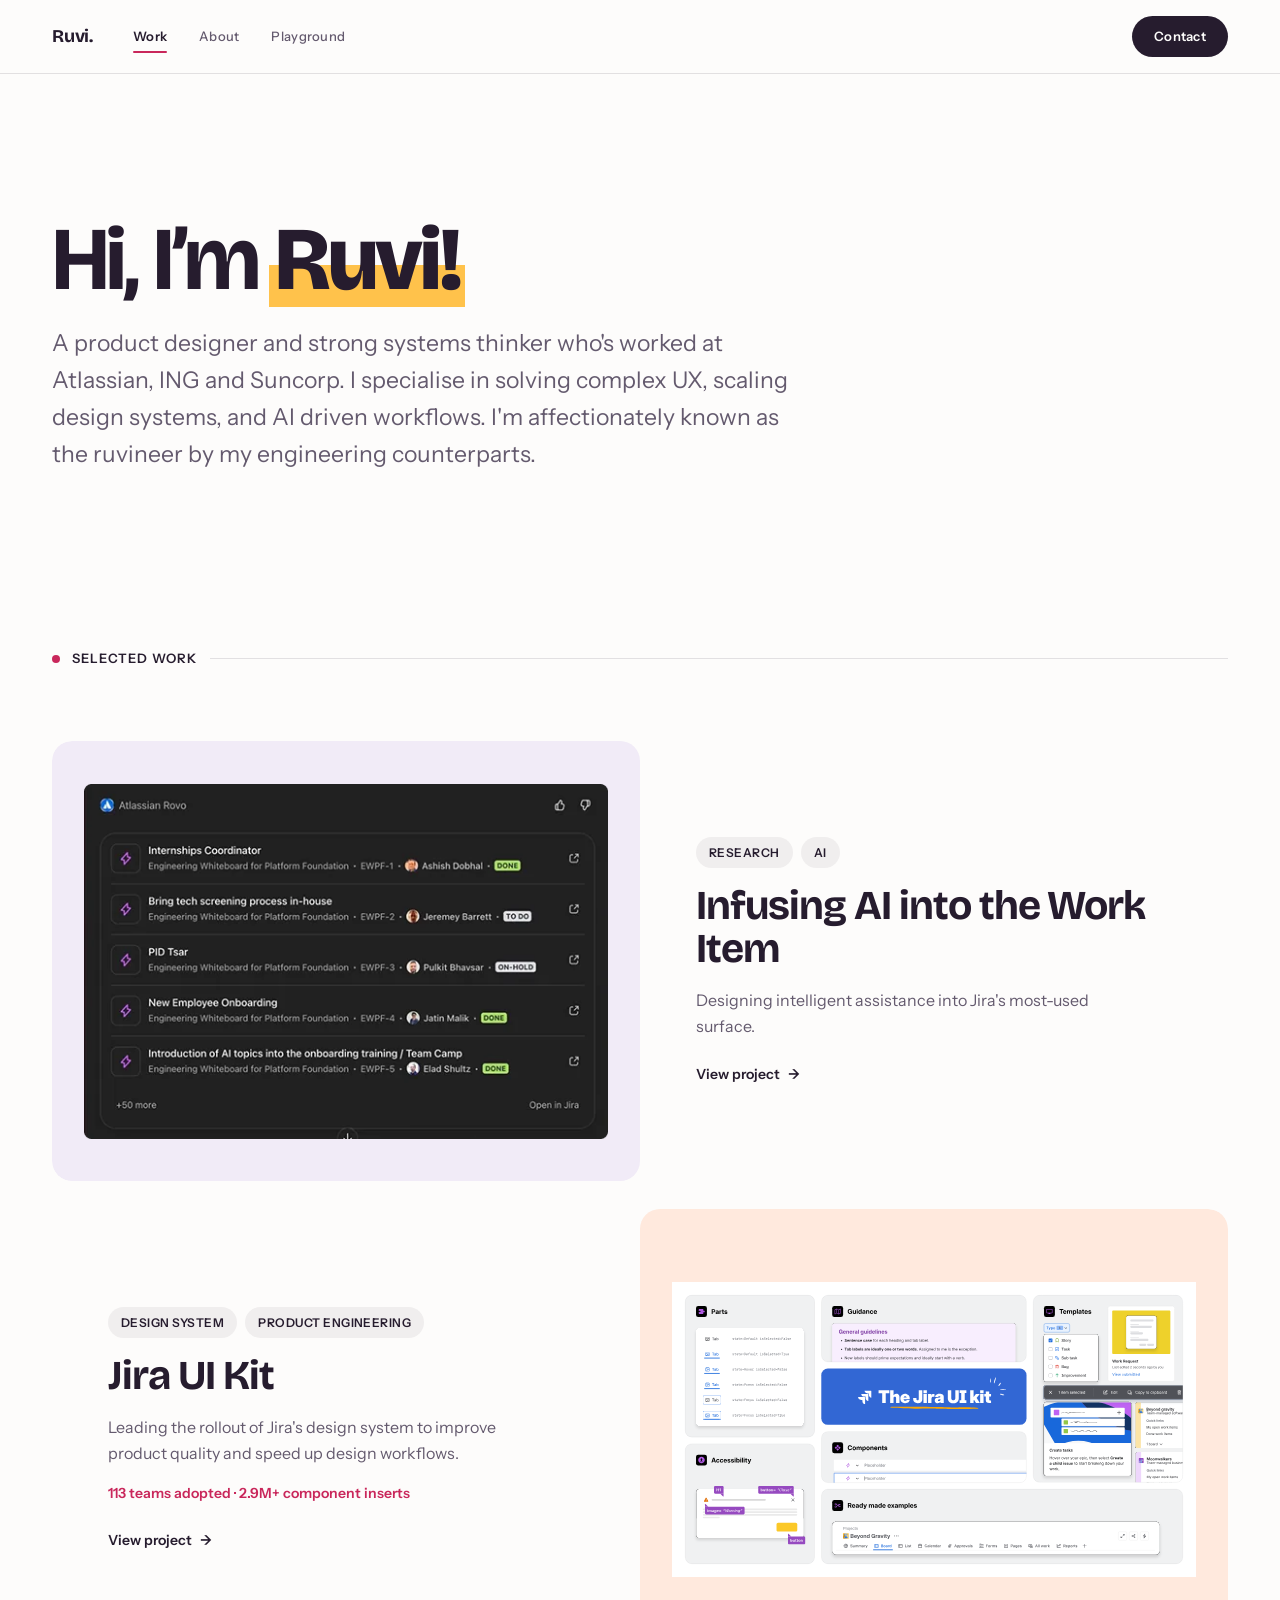
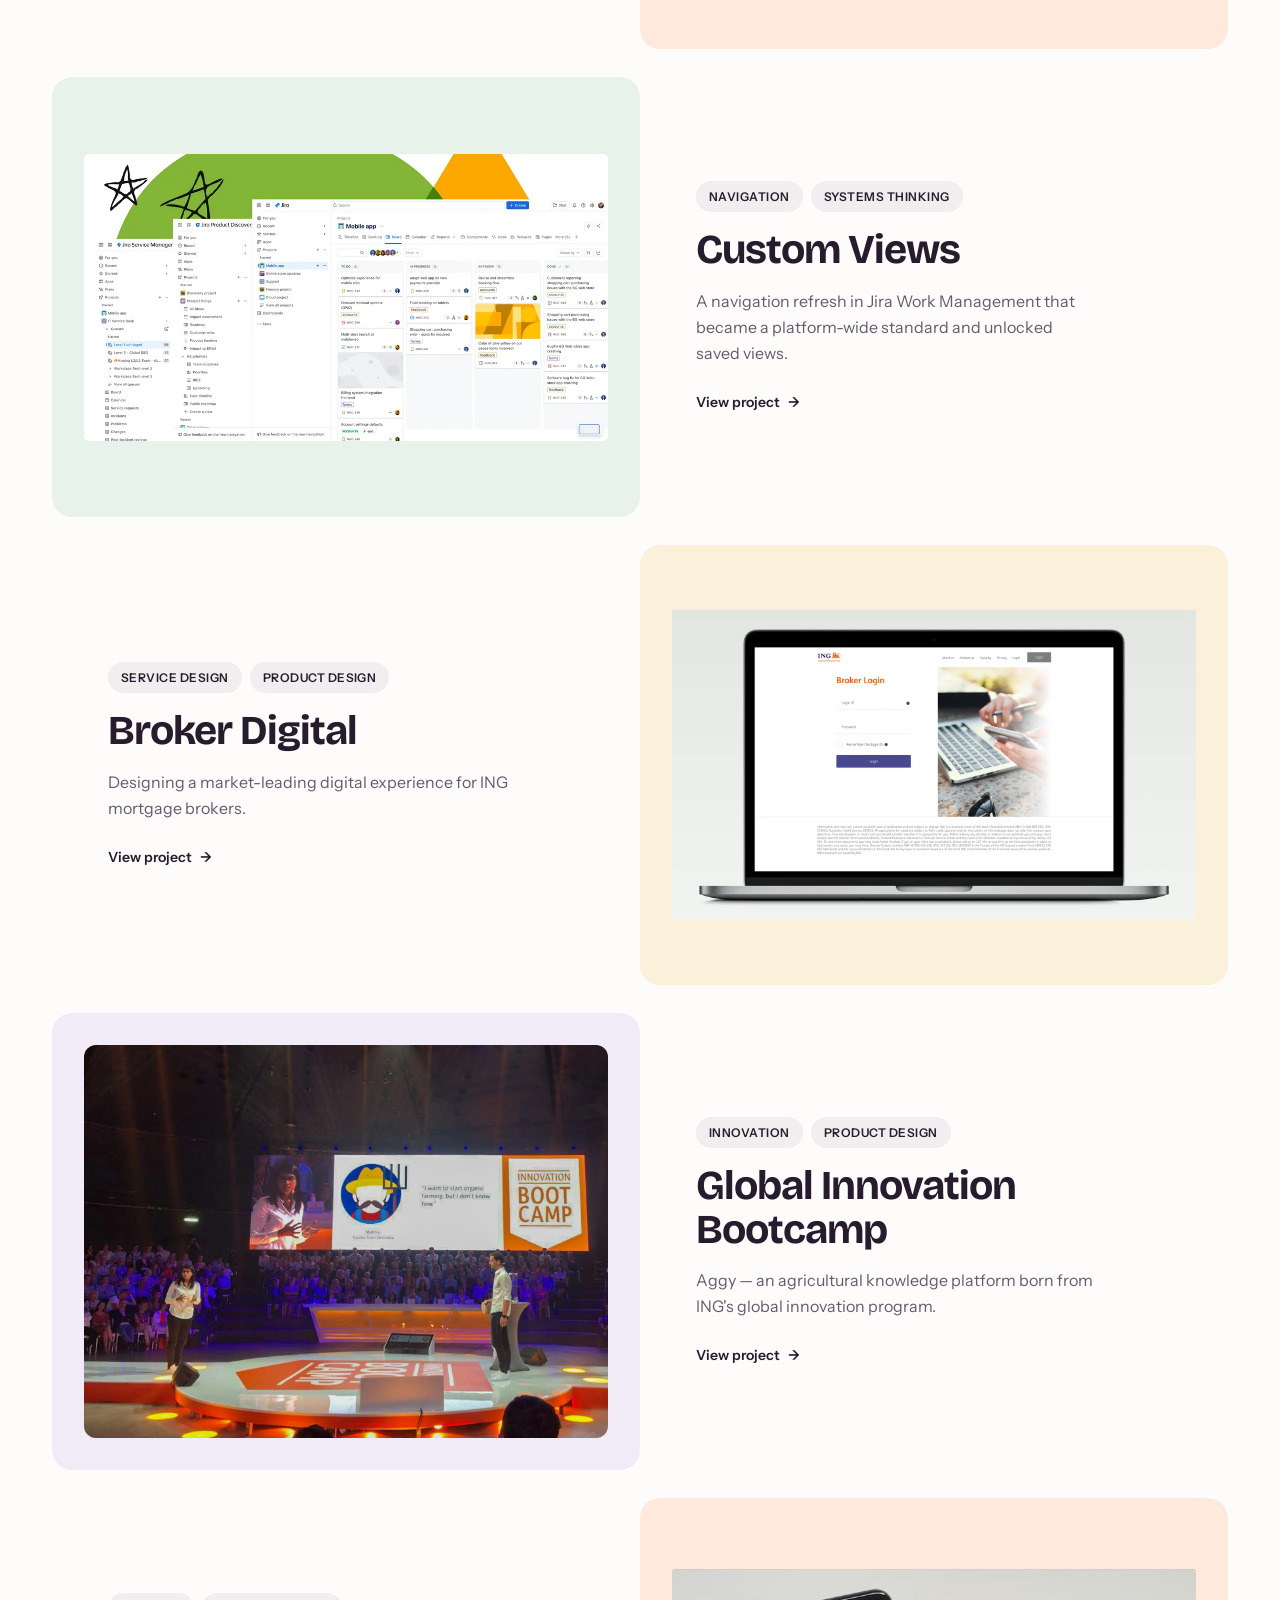
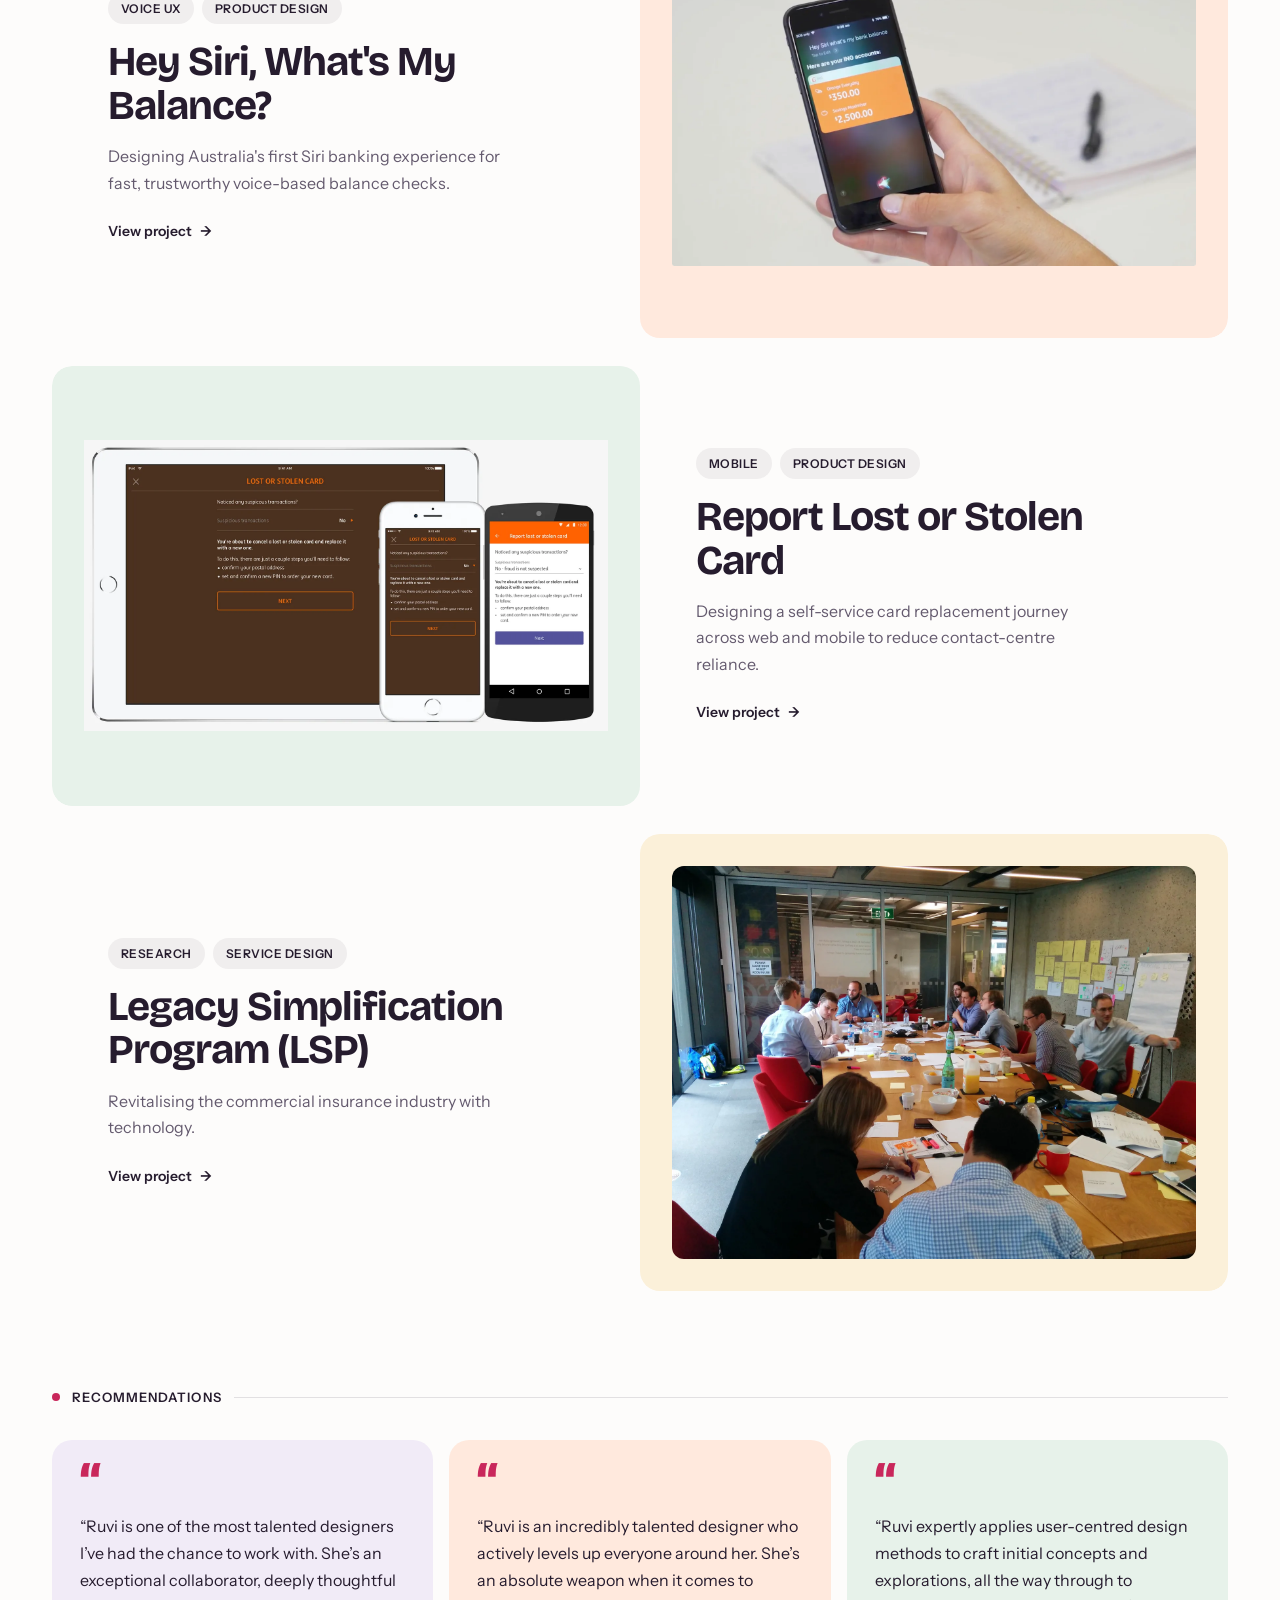
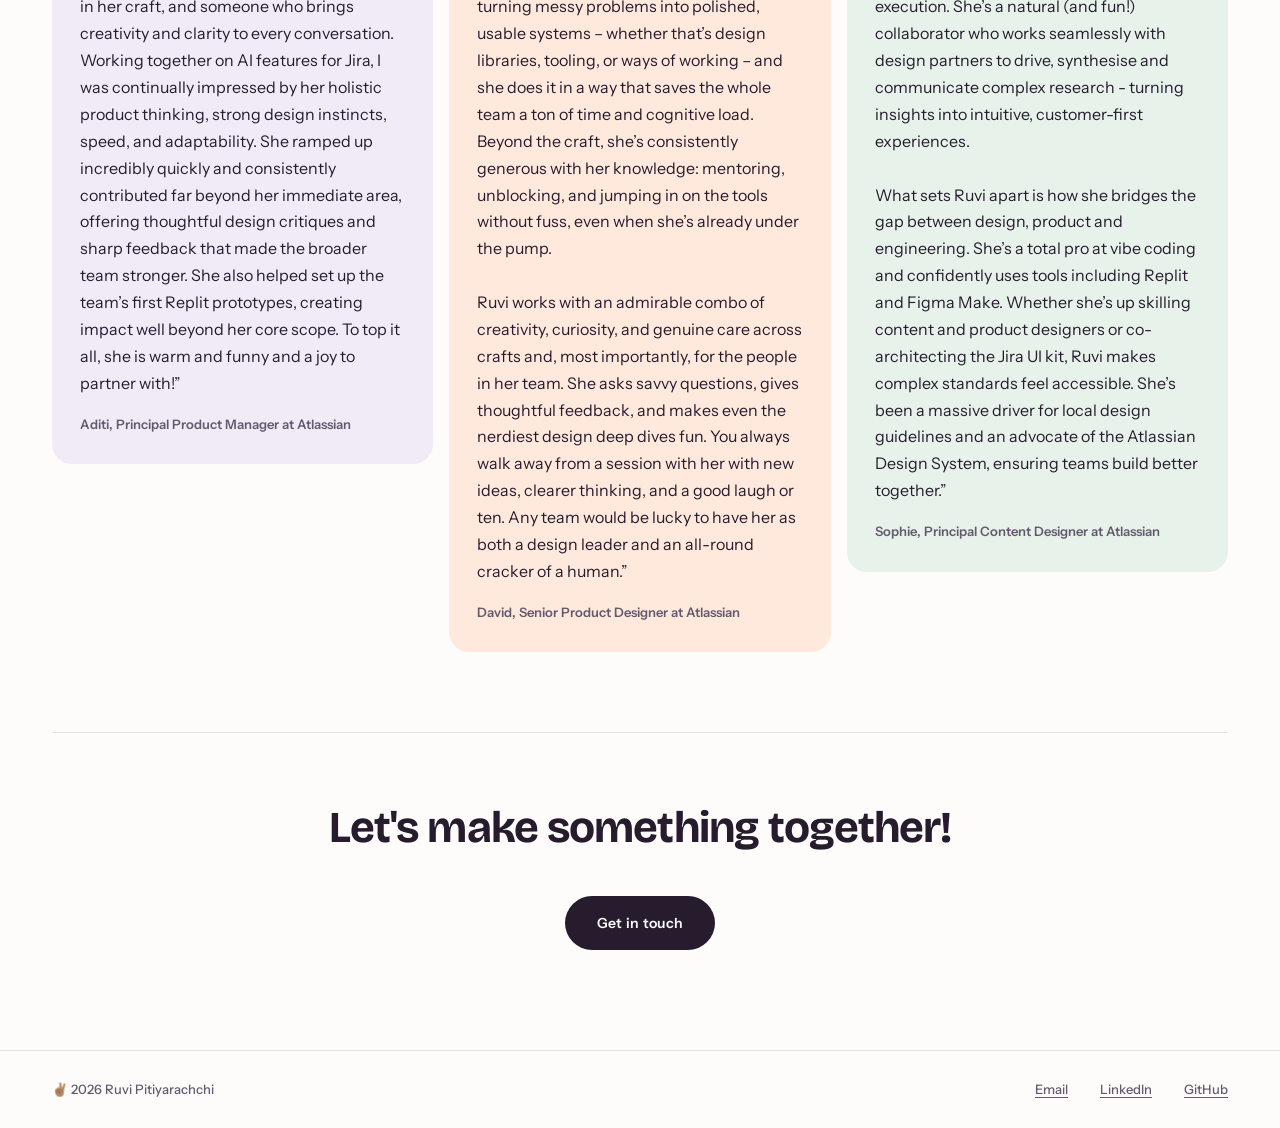
==== commit 33204405: "Standardise site copy to Australian English spelling. Replace American spellings in case studies and" ====
--- a/index.html
+++ b/index.html
@@ -220,7 +220,7 @@
         </blockquote>
 
         <blockquote class="recommendation-card">
-          <p>“Ruvi expertly applies user-centered design methods to craft initial concepts and explorations, all the way through to execution. She’s a natural (and fun!) collaborator who works seamlessly with design partners to drive, synthesize and communicate complex research - turning insights into intuitive, customer-first experiences.
+          <p>“Ruvi expertly applies user-centred design methods to craft initial concepts and explorations, all the way through to execution. She’s a natural (and fun!) collaborator who works seamlessly with design partners to drive, synthesise and communicate complex research - turning insights into intuitive, customer-first experiences.
               <br><br>What sets Ruvi apart is how she bridges the gap between design, product and engineering. She’s a total pro at vibe coding and confidently uses tools including Replit and Figma Make. Whether she’s up skilling content and product designers or co-architecting the Jira UI kit, Ruvi makes complex standards feel accessible. She’s been a massive driver for local design guidelines and an advocate of the Atlassian Design System, ensuring teams build better together.”</p>
           <cite>Sophie, Principal Content Designer at Atlassian</cite>
         </blockquote>
